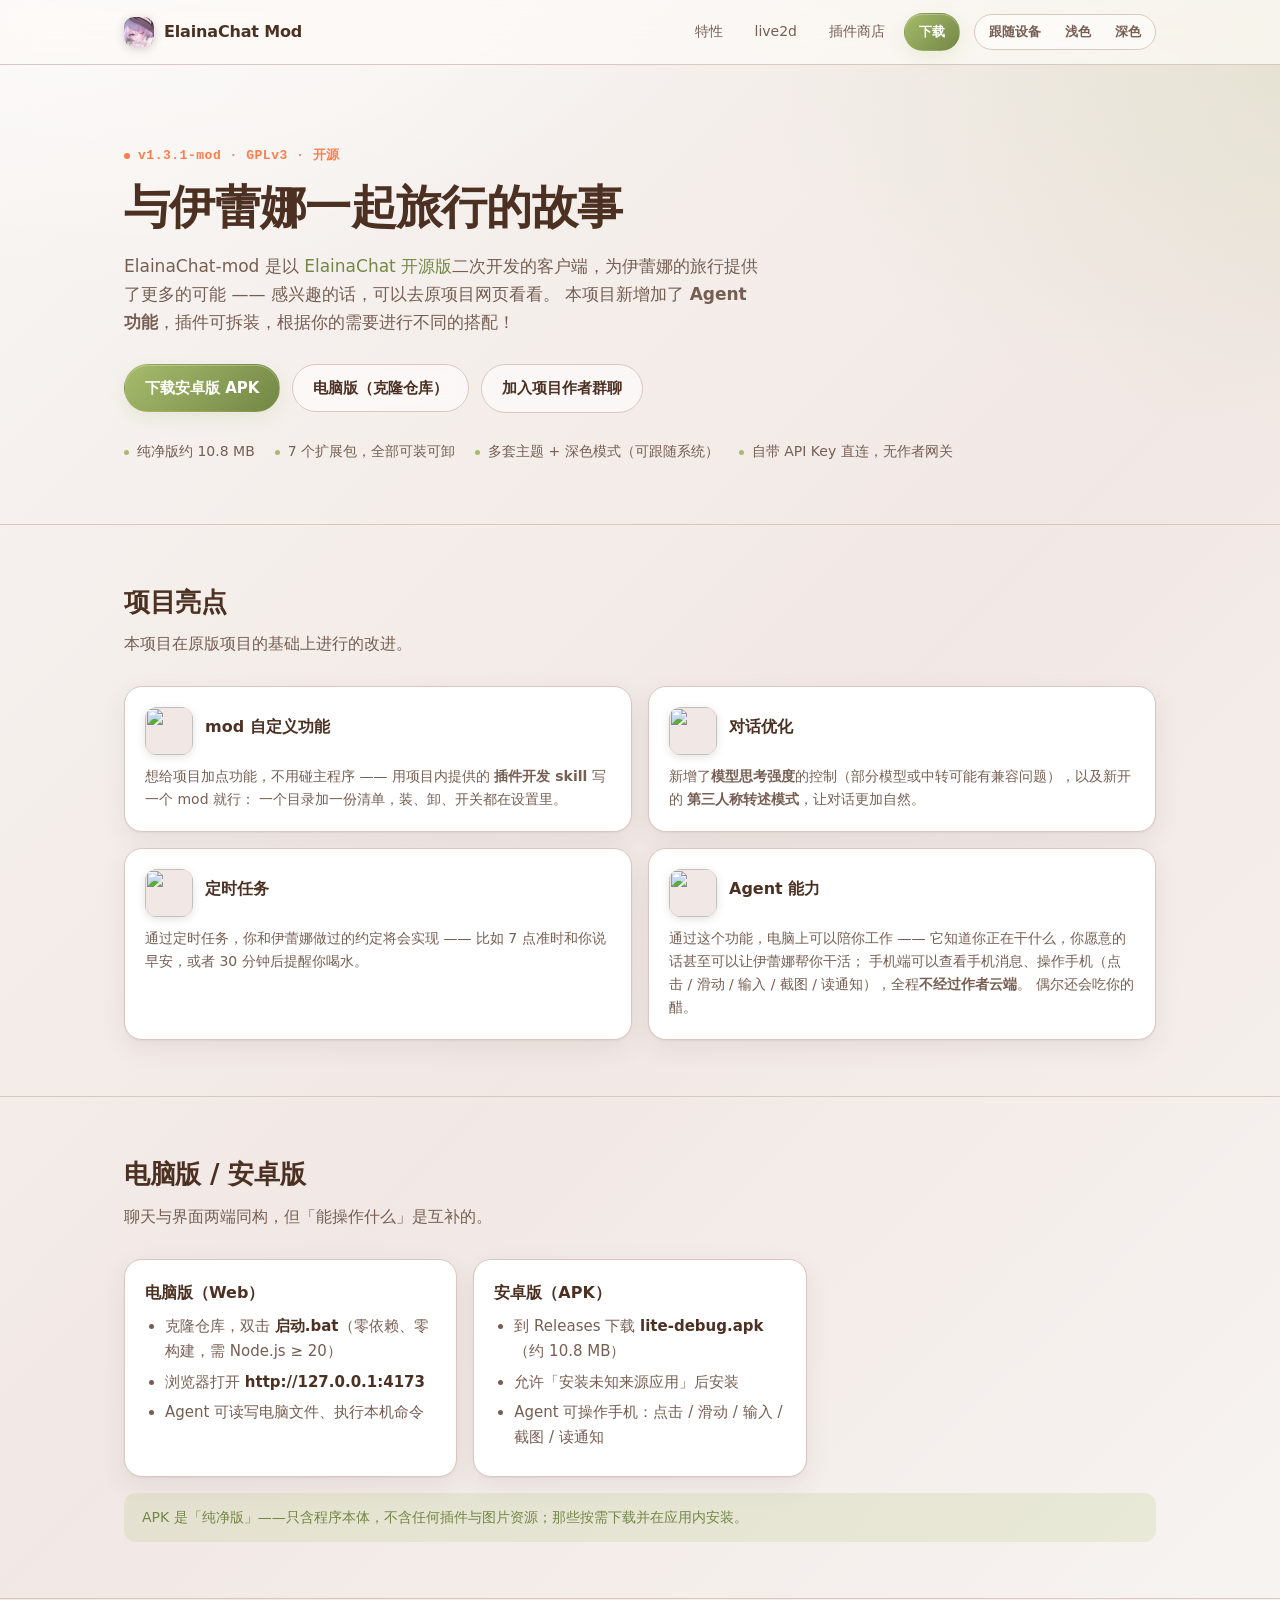
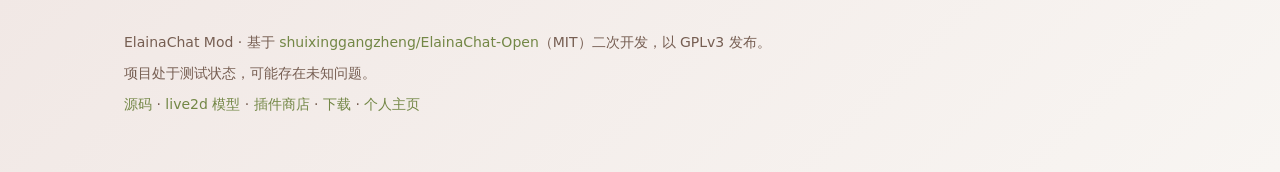
==== index.html @ 5423472d "Update index.html" ====
<!DOCTYPE html>
<html lang="zh-CN">
<head>
<meta charset="UTF-8">
<meta name="viewport" content="width=device-width, initial-scale=1">
<title>ElainaChat Mod · 以插件为核心的伊蕾娜角色聊天应用</title>
<meta name="description" content="ElainaChat Mod：程序本体只有文字聊天与 Agent 能力，角色呈现与界面全部交给可装可卸的扩展包。自带 API Key 直连服务商，开源（GPLv3）。">
<link rel="stylesheet" href="./style.css">
<!-- 外观切换：在 head 里同步引入，绘制前先落地主题，避免刷新时闪一下默认配色 -->
<script src="./theme.js"></script>
</head>
<body>

<!-- ── 顶部导航：改站点名 / 菜单项在这里 ───────────────────────────── -->
<header class="site-header">
  <div class="wrap header-inner">
    <a class="brand" href="./">
      <img class="brand-mark" src="./brand.png" width="30" height="30" alt="">
      <span>ElainaChat Mod</span>
    </a>
    <div class="header-right">
      <nav class="nav">
        <a class="nav-link" href="#features">特性</a>
        <a class="nav-link" href="./models/">live2d</a>
        <a class="nav-link" href="./store/">插件商店</a>
        <a class="btn btn--sm btn--primary" href="https://github.com/XYZ921746/ElainaChat-mod/releases/latest">下载</a>
      </nav>
      <!-- 外观控件：深浅色三态胶囊。配色固定为应用的默认主题「暖米绿」，不再提供色点选择 -->
      <div class="appearance">
        <div class="theme-capsule" role="group" aria-label="主题模式">
          <button type="button" data-mode="auto" title="跟随设备深浅色">跟随设备</button>
          <button type="button" data-mode="light" title="始终使用浅色">浅色</button>
          <button type="button" data-mode="dark" title="始终使用深色">深色</button>
        </div>
      </div>
    </div>
  </div>
</header>

<main>

  <!-- ── Hero：标题、简介、按钮 ──────────────────────────────────── -->
  <section class="hero">
    <div class="wrap">
      <p class="eyebrow">v1.3.1-mod · GPLv3 · 开源</p>
      <h1>与伊蕾娜一起旅行的故事</h1>
      <p class="lede">ElainaChat-mod 是以 <a href="https://elainachat.j3.ink" target="_blank" rel="noopener">ElainaChat 开源版</a>二次开发的客户端，为伊蕾娜的旅行提供了更多的可能 —— 感兴趣的话，可以去原项目网页看看。
        本项目新增加了 <strong>Agent 功能</strong>，插件可拆装，根据你的需要进行不同的搭配！</p>
      <div class="hero-actions">
        <a class="btn btn--primary" href="https://github.com/XYZ921746/ElainaChat-mod/releases/latest">下载安卓版 APK</a>
        <a class="btn btn--ghost" href="https://github.com/XYZ921746/ElainaChat-mod">电脑版（克隆仓库）</a>
        <a class="btn btn--ghost" href="https://qm.qq.com/q/cr59nTQiUo" target="_blank" rel="noopener">加入项目作者群聊</a>
      </div>
      <ul class="meta">
        <li>纯净版约 10.8 MB</li>
        <li>7 个扩展包，全部可装可卸</li>
        <li>多套主题 + 深色模式（可跟随系统）</li>
        <li>自带 API Key 直连，无作者网关</li>
      </ul>
    </div>
  </section>

  <!-- ── 项目亮点（相对原版项目改了什么） ────────────────────────── -->
  <section class="section" id="features">
    <div class="wrap">
      <div class="section-head">
        <h2>项目亮点</h2>
        <p>本项目在原版项目的基础上进行的改进。</p>
      </div>
      <div class="grid grid--2">
        <article class="card">
          <div class="card-head">
            <img class="card-thumb" src="https://trae-api-cn.mchost.guru/api/ide/v1/text_to_image?prompt=soft%20watercolor%20storybook%20illustration%2C%20a%20witch%27s%20satchel%20spilling%20glowing%20magical%20trinkets%20and%20small%20tool%20icons%20onto%20cream%20paper%2C%20olive%20green%20and%20warm%20gold%2C%20hand%20painted%20texture&image_size=square" width="48" height="48" alt="" loading="lazy">
            <h3>mod 自定义功能</h3>
          </div>
          <p>想给项目加点功能，不用碰主程序 —— 用项目内提供的 <strong>插件开发 skill</strong> 写一个 mod 就行：
            一个目录加一份清单，装、卸、开关都在设置里。</p>
        </article>
        <article class="card">
          <div class="card-head">
            <img class="card-thumb" src="https://trae-api-cn.mchost.guru/api/ide/v1/text_to_image?prompt=soft%20watercolor%20storybook%20illustration%2C%20two%20speech%20bubbles%20drifting%20like%20paper%20lanterns%20above%20an%20open%20notebook%2C%20cream%20paper%20texture%2C%20sage%20green%20and%20dusty%20pink%2C%20hand%20painted&image_size=square" width="48" height="48" alt="" loading="lazy">
            <h3>对话优化</h3>
          </div>
          <p>新增了<strong>模型思考强度</strong>的控制（部分模型或中转可能有兼容问题），以及新开的
            <strong>第三人称转述模式</strong>，让对话更加自然。</p>
        </article>
        <article class="card">
          <div class="card-head">
            <img class="card-thumb" src="https://trae-api-cn.mchost.guru/api/ide/v1/text_to_image?prompt=soft%20watercolor%20storybook%20illustration%2C%20a%20pocket%20watch%20and%20a%20small%20broom%20on%20a%20windowsill%20at%20dawn%2C%20cream%20paper%20texture%2C%20amber%20and%20olive%20green%2C%20hand%20painted&image_size=square" width="48" height="48" alt="" loading="lazy">
            <h3>定时任务</h3>
          </div>
          <p>通过定时任务，你和伊蕾娜做过的约定将会实现 —— 比如 7 点准时和你说早安，或者 30 分钟后提醒你喝水。</p>
        </article>
        <article class="card">
          <div class="card-head">
            <img class="card-thumb" src="https://trae-api-cn.mchost.guru/api/ide/v1/text_to_image?prompt=soft%20watercolor%20storybook%20illustration%2C%20a%20tidy%20desk%20with%20a%20laptop%20and%20a%20phone%2C%20a%20tiny%20witch%20silhouette%20helping%20arrange%20papers%2C%20cream%20paper%20texture%2C%20teal%20and%20olive%20green%2C%20hand%20painted&image_size=square" width="48" height="48" alt="" loading="lazy">
            <h3>Agent 能力</h3>
          </div>
          <p>通过这个功能，电脑上可以陪你工作 —— 它知道你正在干什么，你愿意的话甚至可以让伊蕾娜帮你干活；
            手机端可以查看手机消息、操作手机（点击 / 滑动 / 输入 / 截图 / 读通知），全程<strong>不经过作者云端</strong>。
            偶尔还会吃你的醋。</p>
        </article>
      </div>
    </div>
  </section>

  <!-- ── 双端 ────────────────────────────────────────────────────── -->
  <section class="section" id="platforms">
    <div class="wrap">
      <div class="section-head">
        <h2>电脑版 / 安卓版</h2>
        <p>聊天与界面两端同构，但「能操作什么」是互补的。</p>
      </div>
      <div class="grid">
        <article class="card">
          <h3>电脑版（Web）</h3>
          <ul class="steps">
            <li>克隆仓库，双击 <strong>启动.bat</strong>（零依赖、零构建，需 Node.js ≥ 20）</li>
            <li>浏览器打开 <strong>http://127.0.0.1:4173</strong></li>
            <li>Agent 可读写电脑文件、执行本机命令</li>
          </ul>
        </article>
        <article class="card">
          <h3>安卓版（APK）</h3>
          <ul class="steps">
            <li>到 Releases 下载 <strong>lite-debug.apk</strong>（约 10.8 MB）</li>
            <li>允许「安装未知来源应用」后安装</li>
            <li>Agent 可操作手机：点击 / 滑动 / 输入 / 截图 / 读通知</li>
          </ul>
        </article>
      </div>
      <p class="notice">APK 是「纯净版」——只含程序本体，不含任何插件与图片资源；那些按需下载并在应用内安装。</p>
    </div>
  </section>

</main>

<!-- ── 页脚 ────────────────────────────────────────────────────────── -->
<footer class="site-footer">
  <div class="wrap">
    <p>ElainaChat Mod · 基于 <a href="https://github.com/shuixinggangzheng/ElainaChat-Open">shuixinggangzheng/ElainaChat-Open</a>（MIT）二次开发，以 GPLv3 发布。</p>
    <p>项目处于测试状态，可能存在未知问题。</p>
    <p>
      <a href="https://github.com/XYZ921746/ElainaChat-mod">源码</a> ·
      <a href="./models/">live2d 模型</a> ·
      <a href="./store/">插件商店</a> ·
      <a href="https://github.com/XYZ921746/ElainaChat-mod/releases/latest">下载</a> ·
      <a href="https://github.com/XYZ921746">个人主页</a>
    </p>
  </div>
</footer>

</body>
</html>
---- style.css ----
/* ==========================================================================
   ElainaChat Mod · 站点样式（单文件，首页与插件商店共用）
   ── 想改配色 / 圆角 / 宽度：改下面 :root 里的变量即可 ──

   ★ 2026-10 改版：**配色与组件语言全部改成应用（web/）那一套** —— 站点是应用的
     对外门面，两边同一套视觉才对得上。令牌直接照搬应用（web/index.html 的 :root
     与 web/css/themes.css）。

   ★ 2026-10（第二次）：**取消颜色选择**，站点固定用应用的默认主题「暖米绿」，
     不再提供 iOS 蓝 / 陶土橙 / 鼠尾草 / 樱花桃 那排色点 —— 所以这里只保留
     默认主题的浅色与深色两份令牌，多主题的变量块已整段删掉。
     深浅色仍可切换（跟随设备 / 浅色 / 深色），那是模式而不是配色，见 theme.js。
   ========================================================================== */

/* ── 一、令牌层：默认主题「暖米绿」（与应用默认外观同源） ────────────── */
:root {
  color-scheme: light;

  --pixso-canvas: #a8b974;
  --pixso-cream: #f8f5f2;
  --pixso-surface: #ffffff;
  --pixso-panel: #e9ddda;
  --pixso-panel-soft: #f1e8e5;
  --pixso-brown: #4c3123;
  --pixso-brown-soft: #765e52;
  --pixso-green: #a7bb6c;
  --pixso-green-dark: #738746;
  --pixso-orange: #ff7d4d;
  --pixso-line: #d9c7c0;
  --pixso-warn: #b45309;
  --pixso-warn-bg: rgba(255, 247, 237, 0.75);
  --pixso-warn-line: #fed7aa;
  --pixso-shadow: 0 24px 70px rgba(67, 47, 36, 0.18);

  /* 品牌色的半透明版（药丸按钮投影、标签底、导航悬停都用它） */
  --tpl-tint: rgba(167, 187, 108, 0.18);

  /* 站点语义层：组件只认这几个名字，改配色时不用动组件 */
  --text: var(--pixso-brown);
  --text-muted: var(--pixso-brown-soft);
  --border: var(--pixso-line);
  --surface: var(--pixso-surface);
  --surface-2: var(--pixso-panel-soft);
  --accent: var(--pixso-green);
  --accent-deep: var(--pixso-green-dark);
  --on-accent: #ffffff;
  --glass: rgba(255, 255, 255, 0.55);
  --header-bg: rgba(252, 250, 247, 0.74);
  --card-shadow: 0 8px 26px rgba(67, 47, 36, 0.08), 0 1px 2px rgba(67, 47, 36, 0.06);
  --card-shadow-hover: 0 18px 46px rgba(67, 47, 36, 0.16), 0 2px 6px rgba(67, 47, 36, 0.08);

  /* 页面底：照应用的聊天区处理 —— 柔白 + 品牌色光斑 + 暖米渐变。
     光斑的纵向位置用 px 写死（不用 %）：% 是相对**整篇文档高度**解析的，
     页面一长就会把光斑推到屏幕之外；px 才能稳定贴在页面顶部。 */
  --page-bg:
    radial-gradient(1100px 700px at 8% -140px, rgba(255, 255, 255, 0.88), transparent 62%),
    radial-gradient(900px 620px at 104% 40px, var(--tpl-tint), transparent 64%),
    linear-gradient(135deg, var(--pixso-cream) 0%, var(--pixso-panel-soft) 52%, var(--pixso-cream) 100%);

  /* 尺寸 / 字体 */
  --radius: 12px;
  --radius-lg: 18px;
  --maxw: 1080px;
  --gap: 16px;
  --font: system-ui, -apple-system, "Segoe UI", "PingFang SC", "Microsoft YaHei", sans-serif;
  --mono: ui-monospace, SFMono-Regular, Consolas, "Liberation Mono", monospace;
}

/* ── 二、深色模式 ──────────────────────────────────────────────────────
   文字 / 警示 / 阴影是专门调过对比度的（深色下正文不是纯白，避免过硬），
   底色与品牌色取应用深色版里「暖米绿」那一组。 */
html[data-theme="dark"] {
  color-scheme: dark;

  --pixso-canvas: #10140f;
  --pixso-cream: #252c23;
  --pixso-surface: #171c15;
  --pixso-panel: #1c221b;
  --pixso-panel-soft: #242b22;
  --pixso-brown: #dfe6f0;
  --pixso-brown-dark: #eef2f7;
  --pixso-brown-soft: #9aa4b6;
  --pixso-green: #9db167;
  --pixso-green-dark: #74873f;
  --pixso-orange: #ff7d4d;
  --pixso-line: #2f3a2e;
  --pixso-warn: #fbbf24;
  --pixso-warn-bg: rgba(251, 191, 36, 0.1);
  --pixso-warn-line: rgba(251, 191, 36, 0.35);
  --pixso-shadow: 0 30px 80px rgba(0, 0, 0, 0.5), 0 6px 18px rgba(0, 0, 0, 0.3);
  --card-shadow: 0 10px 30px rgba(0, 0, 0, 0.35), 0 1px 2px rgba(0, 0, 0, 0.3);
  --card-shadow-hover: 0 20px 48px rgba(0, 0, 0, 0.5), 0 2px 8px rgba(0, 0, 0, 0.35);

  --tpl-tint: rgba(157, 177, 103, 0.18);
  --glass: rgba(255, 255, 255, 0.07);
  --header-bg: rgba(23, 28, 21, 0.74);
  --on-accent: #ffffff;
}

/* ── 三、基础 ─────────────────────────────────────────────────────────── */
* { box-sizing: border-box; }
html {
  scroll-behavior: smooth;
  /* 顶栏是 sticky 的，锚点跳转要留出它的高度，否则标题会被压在栏下 */
  scroll-padding-top: 84px;
}
body {
  margin: 0;
  /* 不用 background-attachment: fixed —— 移动端普遍忽略它，桌面端长页面滚动时
     逐帧重绘固定底图也要额外开销；渐变本身铺满整篇文档就够了 */
  background: var(--page-bg);
  background-color: var(--pixso-cream);
  color: var(--text);
  font: 16px/1.65 var(--font);
  -webkit-font-smoothing: antialiased;
  text-rendering: optimizeLegibility;
}
a { color: var(--accent-deep); text-decoration: none; }
a:hover { text-decoration: underline; }
:focus-visible { outline: 2px solid var(--accent); outline-offset: 2px; border-radius: 6px; }
img { max-width: 100%; }
.wrap {
  width: 100%;
  max-width: var(--maxw);
  margin: 0 auto;
  padding: 0 24px;
}

/* ── 四、顶部导航 ─────────────────────────────────────────────────────── */
.site-header {
  position: sticky;
  top: 0;
  z-index: 20;
  background: var(--header-bg);
  backdrop-filter: blur(16px) saturate(1.6);
  -webkit-backdrop-filter: blur(16px) saturate(1.6);
  border-bottom: 1px solid var(--border);
}
.header-inner {
  display: flex;
  align-items: center;
  justify-content: space-between;
  gap: 16px;
  min-height: 64px;
}
/* 导航与外观控件同组，窄屏时整组换行到第二排（不会挤坏品牌区） */
.header-right {
  display: flex;
  align-items: center;
  justify-content: flex-end;
  flex-wrap: wrap;
  gap: 14px;
}
.brand {
  display: inline-flex;
  align-items: center;
  gap: 10px;
  color: var(--text);
  font-weight: 650;
  letter-spacing: -0.01em;
  white-space: nowrap;
}
.brand:hover { text-decoration: none; }
/* 站点图标（图片）：与应用左上角的角色头像同源 */
.brand-mark {
  display: block;
  width: 30px;
  height: 30px;
  flex: none;
  border-radius: 10px;
  object-fit: cover;
  background: var(--surface-2);
  box-shadow: 0 2px 10px rgba(67, 47, 36, 0.22), inset 0 0 0 1px rgba(0, 0, 0, 0.06);
}
.nav { display: flex; align-items: center; gap: 6px; font-size: 14px; }
.nav-link {
  padding: 7px 13px;
  border-radius: 999px;
  color: var(--text-muted);
  transition: background 0.18s ease, color 0.18s ease;
}
.nav-link:hover {
  background: var(--tpl-tint);
  color: var(--text);
  text-decoration: none;
}

/* 外观控件：深浅色三态胶囊（与应用顶栏同一套语言、连体胶囊） */
.appearance { display: flex; align-items: center; gap: 10px; }
.theme-capsule {
  display: inline-flex;
  align-items: center;
  gap: 2px;
  padding: 3px;
  border: 1px solid var(--border);
  border-radius: 999px;
  background: var(--glass);
}
.theme-capsule button {
  border: 0;
  border-radius: 999px;
  padding: 5px 11px;
  background: transparent;
  color: var(--text-muted);
  font: 600 13px/1.4 var(--font);
  cursor: pointer;
  white-space: nowrap;
  transition: color 0.18s ease, background 0.18s ease, box-shadow 0.18s ease;
}
.theme-capsule button:hover { color: var(--text); }
.theme-capsule button[aria-pressed="true"] {
  background: linear-gradient(135deg, var(--pixso-green), var(--pixso-green-dark));
  color: var(--on-accent);
  box-shadow: 0 3px 10px var(--tpl-tint);
}

/* ── 五、按钮：药丸 + 柔渐变（与应用主按钮一致，不是纯色块） ───────────── */
.btn {
  display: inline-flex;
  align-items: center;
  justify-content: center;
  gap: 8px;
  padding: 11px 20px;
  border: 1px solid transparent;
  border-radius: 999px;
  font-size: 15px;
  font-weight: 650;
  cursor: pointer;
  white-space: nowrap;
  text-decoration: none;
  transition: transform 0.18s ease, box-shadow 0.18s ease, background 0.18s ease,
    border-color 0.18s ease, color 0.18s ease;
}
.btn:hover { text-decoration: none; }
.btn--primary {
  background: linear-gradient(135deg, var(--pixso-green), var(--pixso-green-dark));
  color: var(--on-accent);
  box-shadow: 0 6px 18px var(--tpl-tint), inset 0 1px 0 rgba(255, 255, 255, 0.26);
}
.btn--primary:hover { transform: translateY(-1px); box-shadow: 0 10px 24px var(--tpl-tint); }
.btn--primary:active { transform: translateY(0); }
.btn--ghost {
  background: var(--glass);
  border-color: var(--border);
  color: var(--text);
  backdrop-filter: blur(8px);
  -webkit-backdrop-filter: blur(8px);
}
.btn--ghost:hover {
  border-color: var(--accent);
  color: var(--accent-deep);
  background: var(--tpl-tint);
  transform: translateY(-1px);
}
.btn--sm { padding: 7px 14px; font-size: 13px; }

/* ── 六、Hero ─────────────────────────────────────────────────────────── */
.hero { padding: 76px 0 60px; }
.eyebrow {
  display: inline-flex;
  align-items: center;
  gap: 8px;
  margin: 0 0 14px;
  color: var(--pixso-orange);
  font: 600 13px/1.6 var(--mono);
  letter-spacing: 0.04em;
}
.eyebrow::before {
  content: "";
  width: 6px;
  height: 6px;
  border-radius: 50%;
  background: var(--pixso-orange);
}
.hero h1 {
  margin: 0 0 16px;
  font-size: clamp(30px, 5vw, 46px);
  line-height: 1.2;
  letter-spacing: -0.015em;
}
.lede {
  margin: 0 0 28px;
  max-width: 640px;
  font-size: 17px;
  color: var(--text-muted);
}
.hero-actions { display: flex; flex-wrap: wrap; gap: 12px; }
.meta {
  display: flex;
  flex-wrap: wrap;
  gap: 8px 20px;
  margin: 28px 0 0;
  padding: 0;
  list-style: none;
  font-size: 14px;
  color: var(--text-muted);
}
.meta li { display: flex; align-items: center; gap: 8px; }
.meta li::before {
  content: "";
  width: 5px;
  height: 5px;
  border-radius: 50%;
  background: var(--accent);
}

/* ── 七、区块 ─────────────────────────────────────────────────────────── */
.section { padding: 56px 0; border-top: 1px solid var(--border); }
.section-head { margin-bottom: 28px; }
.section-head h2 {
  margin: 0 0 8px;
  font-size: 26px;
  letter-spacing: -0.01em;
}
.section-head p { margin: 0; max-width: 680px; color: var(--text-muted); }

/* ── 八、卡片网格 ─────────────────────────────────────────────────────── */
.grid {
  display: grid;
  gap: var(--gap);
  grid-template-columns: repeat(auto-fill, minmax(260px, 1fr));
}
/* 亮点卡（比较大，且左上角带图）排成两列，不要「三列 + 一张落单」 */
.grid--2 { grid-template-columns: repeat(auto-fit, minmax(340px, 1fr)); }

/* 卡片左上角的小图 + 标题（图片是装饰，标题已经承载语义，所以 alt 留空） */
.card-head { display: flex; align-items: center; gap: 12px; margin-bottom: 10px; }
.card-head h3 { margin: 0; }
.card-thumb {
  width: 48px;
  height: 48px;
  flex: none;
  border-radius: 12px;
  object-fit: cover;
  background: var(--surface-2);
  box-shadow: 0 2px 8px rgba(67, 47, 36, 0.14), inset 0 0 0 1px rgba(0, 0, 0, 0.06);
}
.card {
  background: var(--surface);
  border: 1px solid var(--border);
  border-radius: var(--radius-lg);
  padding: 20px;
  box-shadow: var(--card-shadow);
  transition: transform 0.18s ease, box-shadow 0.18s ease, border-color 0.18s ease;
}
.card:hover {
  transform: translateY(-2px);
  box-shadow: var(--card-shadow-hover);
  border-color: var(--accent);
}
.card h3 { margin: 0 0 8px; font-size: 16px; }
.card p { margin: 0; font-size: 14px; color: var(--text-muted); }
/* 扩展包 / 模型卡片 */
.mod-card { display: flex; flex-direction: column; gap: 10px; }
.mod-head { display: flex; align-items: center; justify-content: space-between; gap: 10px; }
.mod-name { margin: 0; font-size: 16px; }
.mod-desc { flex: 1; }
.mod-dep { margin: 0; color: var(--text-muted); font: 13px/1.6 var(--mono); }
/* 使用范围：用途标签（可商用 / 禁止商用 …）与授权说明排在同一行 */
.mod-usage { display: flex; align-items: center; gap: 8px; flex-wrap: wrap; }
.mod-foot {
  display: flex;
  align-items: center;
  justify-content: space-between;
  flex-wrap: wrap;
  gap: 8px 10px;
  margin-top: 4px;
}
.mod-ver { color: var(--text-muted); font: 12px/1.6 var(--mono); }
/* 卡片右下角的一组动作按钮（README / 演示视频 / 下载 zip） */
.mod-actions {
  display: flex;
  align-items: center;
  justify-content: flex-end;
  flex-wrap: wrap;
  gap: 8px;
}

/* 标签：强调类用品牌色淡底，普通类用面板色（语义分工与页面上一致） */
.tag {
  display: inline-block;
  padding: 3px 9px;
  border-radius: 999px;
  background: var(--surface-2);
  color: var(--text-muted);
  font-size: 12px;
  line-height: 1.5;
  white-space: nowrap;
}
.tag--accent { background: var(--tpl-tint); color: var(--accent-deep); }
/* 用途标签：可商用走品牌色，禁止 / 需授权走警示色（警示色在两套深浅色里都调过对比度） */
.tag--ok { background: var(--tpl-tint); color: var(--accent-deep); }
.tag--warn { background: var(--pixso-warn-bg); color: var(--pixso-warn); }

/* ── 九、说明列表 / 提示条 ────────────────────────────────────────────── */
.steps { margin: 0; padding-left: 20px; color: var(--text-muted); font-size: 15px; }
.steps li { margin: 6px 0; }
.steps strong { color: var(--text); font-weight: 650; }
.notice {
  margin: 16px 0 0;
  padding: 13px 18px;
  border-radius: var(--radius);
  background: var(--tpl-tint);
  color: var(--accent-deep);
  font-size: 14px;
}
.notice[hidden] { display: none; }
.notice a { color: inherit; text-decoration: underline; }
/* 免责声明块：整幅卡片，跟在列表下面 */
.disclaimer { margin-top: 24px; }
.disclaimer h3 { color: var(--pixso-warn); }
.disclaimer p + p { margin-top: 8px; }
.disclaimer ul {
  margin: 8px 0 0;
  padding-left: 20px;
  color: var(--text-muted);
  font-size: 14px;
}
.disclaimer li { margin: 5px 0; }
.disclaimer strong { color: var(--text); font-weight: 650; }
.loading { color: var(--text-muted); font-size: 14px; }

/* ── 十、页脚 ─────────────────────────────────────────────────────────── */
.site-footer {
  border-top: 1px solid var(--border);
  padding: 32px 0 48px;
  font-size: 14px;
  color: var(--text-muted);
}
.site-footer p { margin: 0 0 8px; }

/* ── 十一、小屏 ───────────────────────────────────────────────────────── */
@media (max-width: 620px) {
  /* 品牌区一行、导航 + 外观控件换到第二行，避免在手机上挤成一团 */
  .header-inner { flex-wrap: wrap; min-height: 0; padding: 10px 0; row-gap: 10px; }
  .hero { padding: 48px 0 36px; }
  .nav { gap: 4px; }
  .nav-link { display: none; }  /* 小屏只留「下载」按钮，需要保留就别删这行 */
  .theme-capsule button { padding: 5px 9px; font-size: 12px; }
  .section { padding: 44px 0; }
}
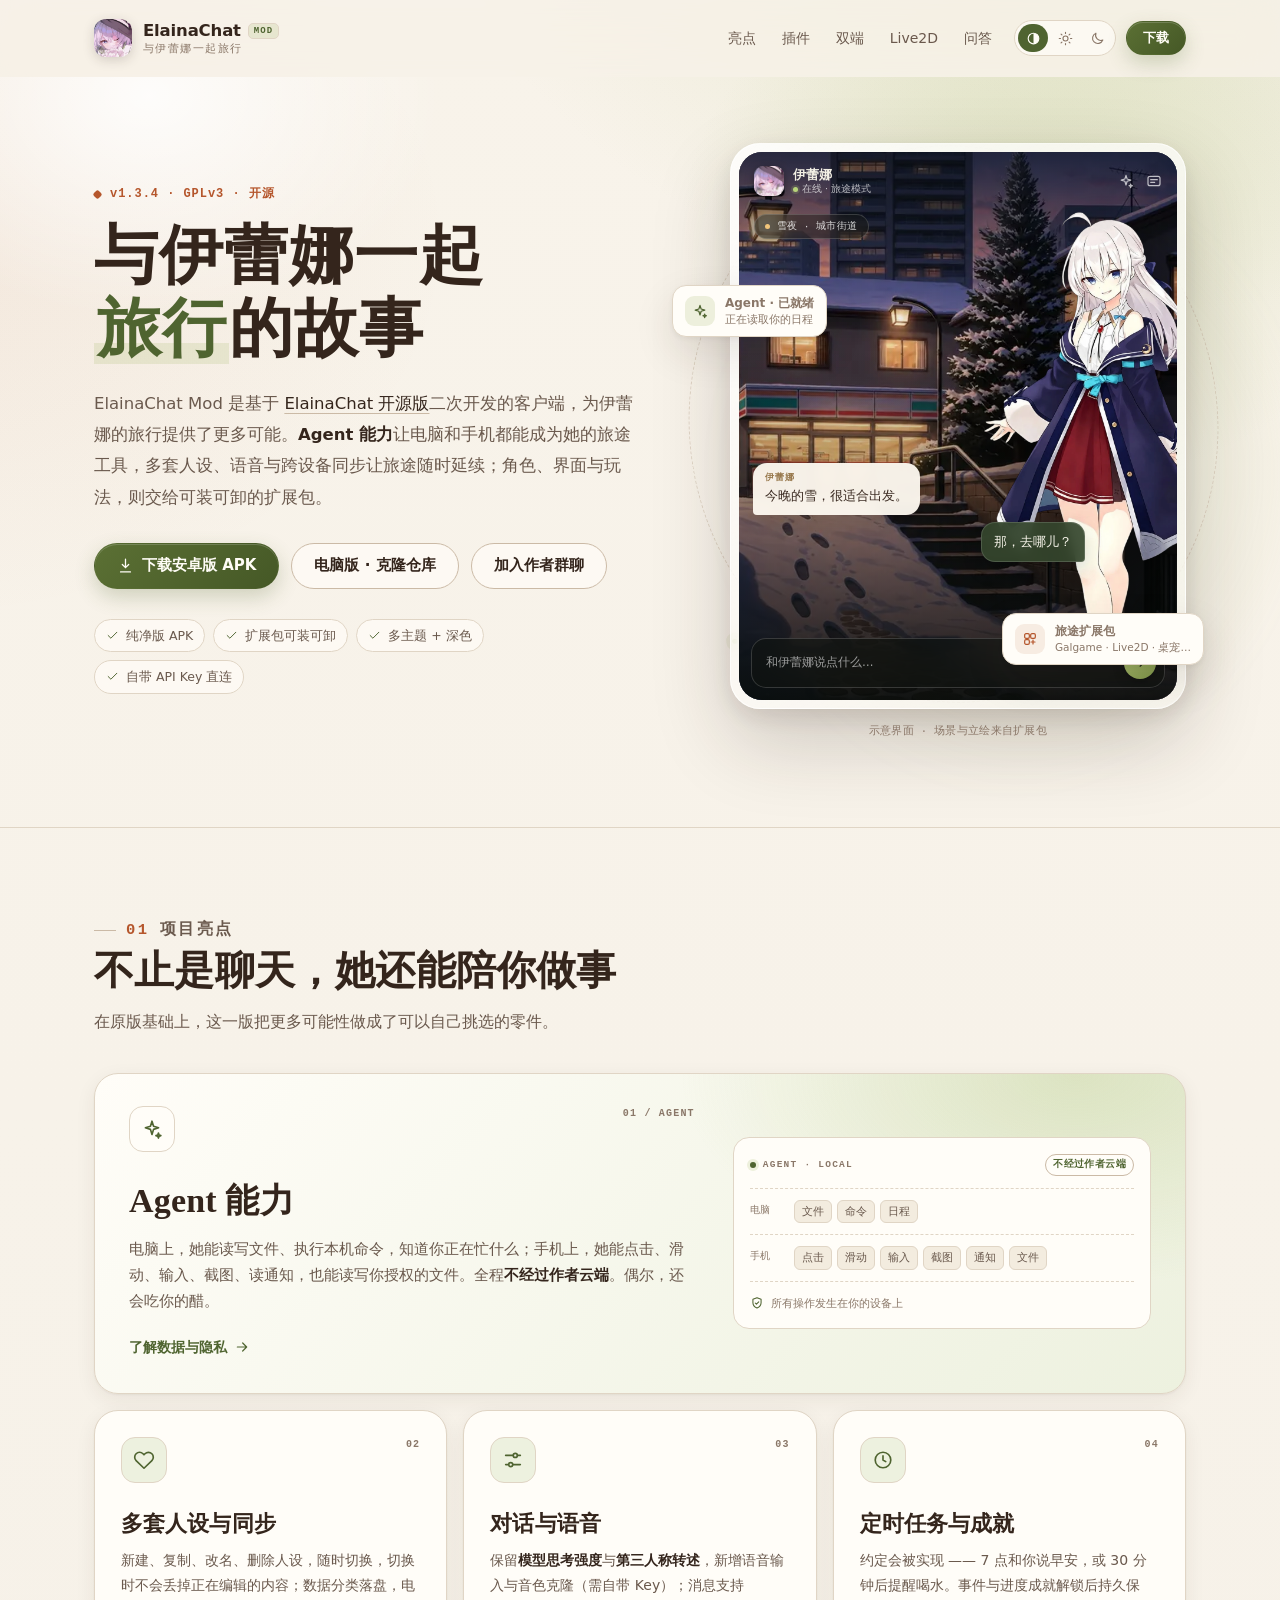
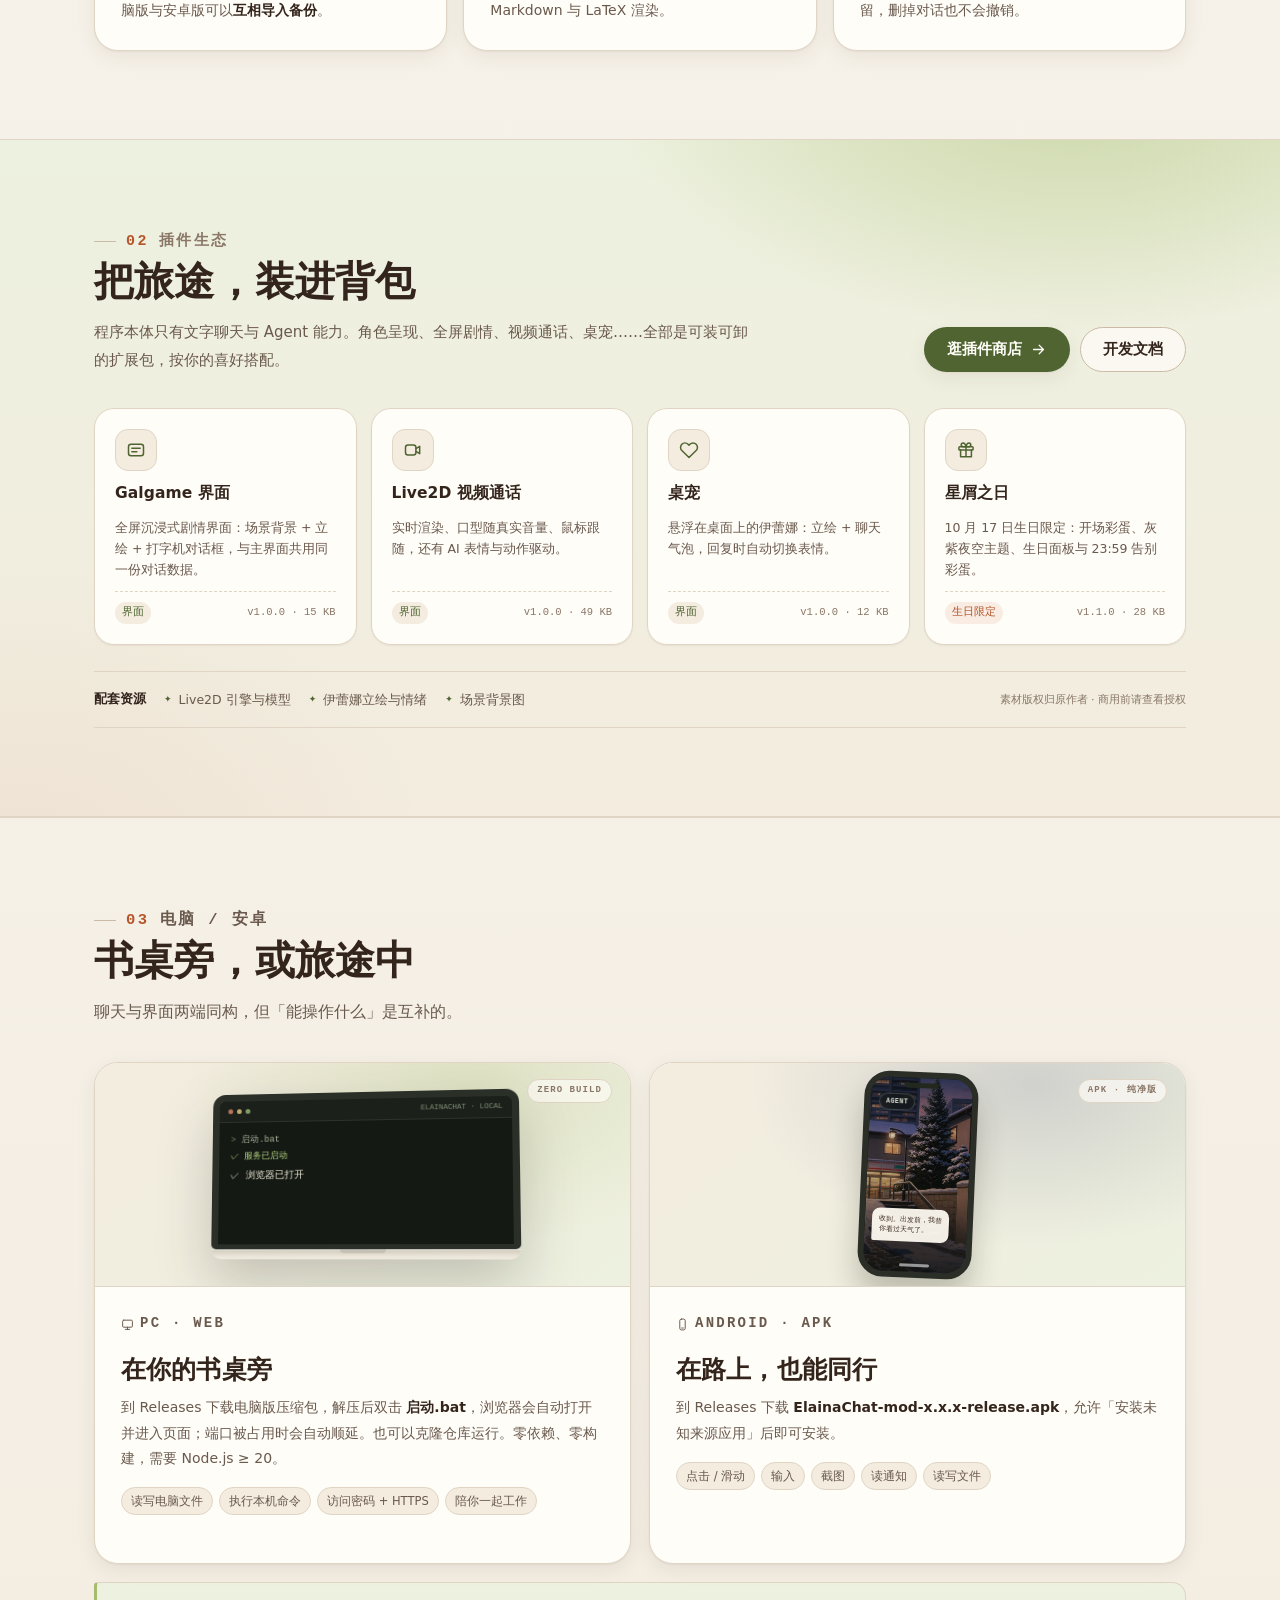
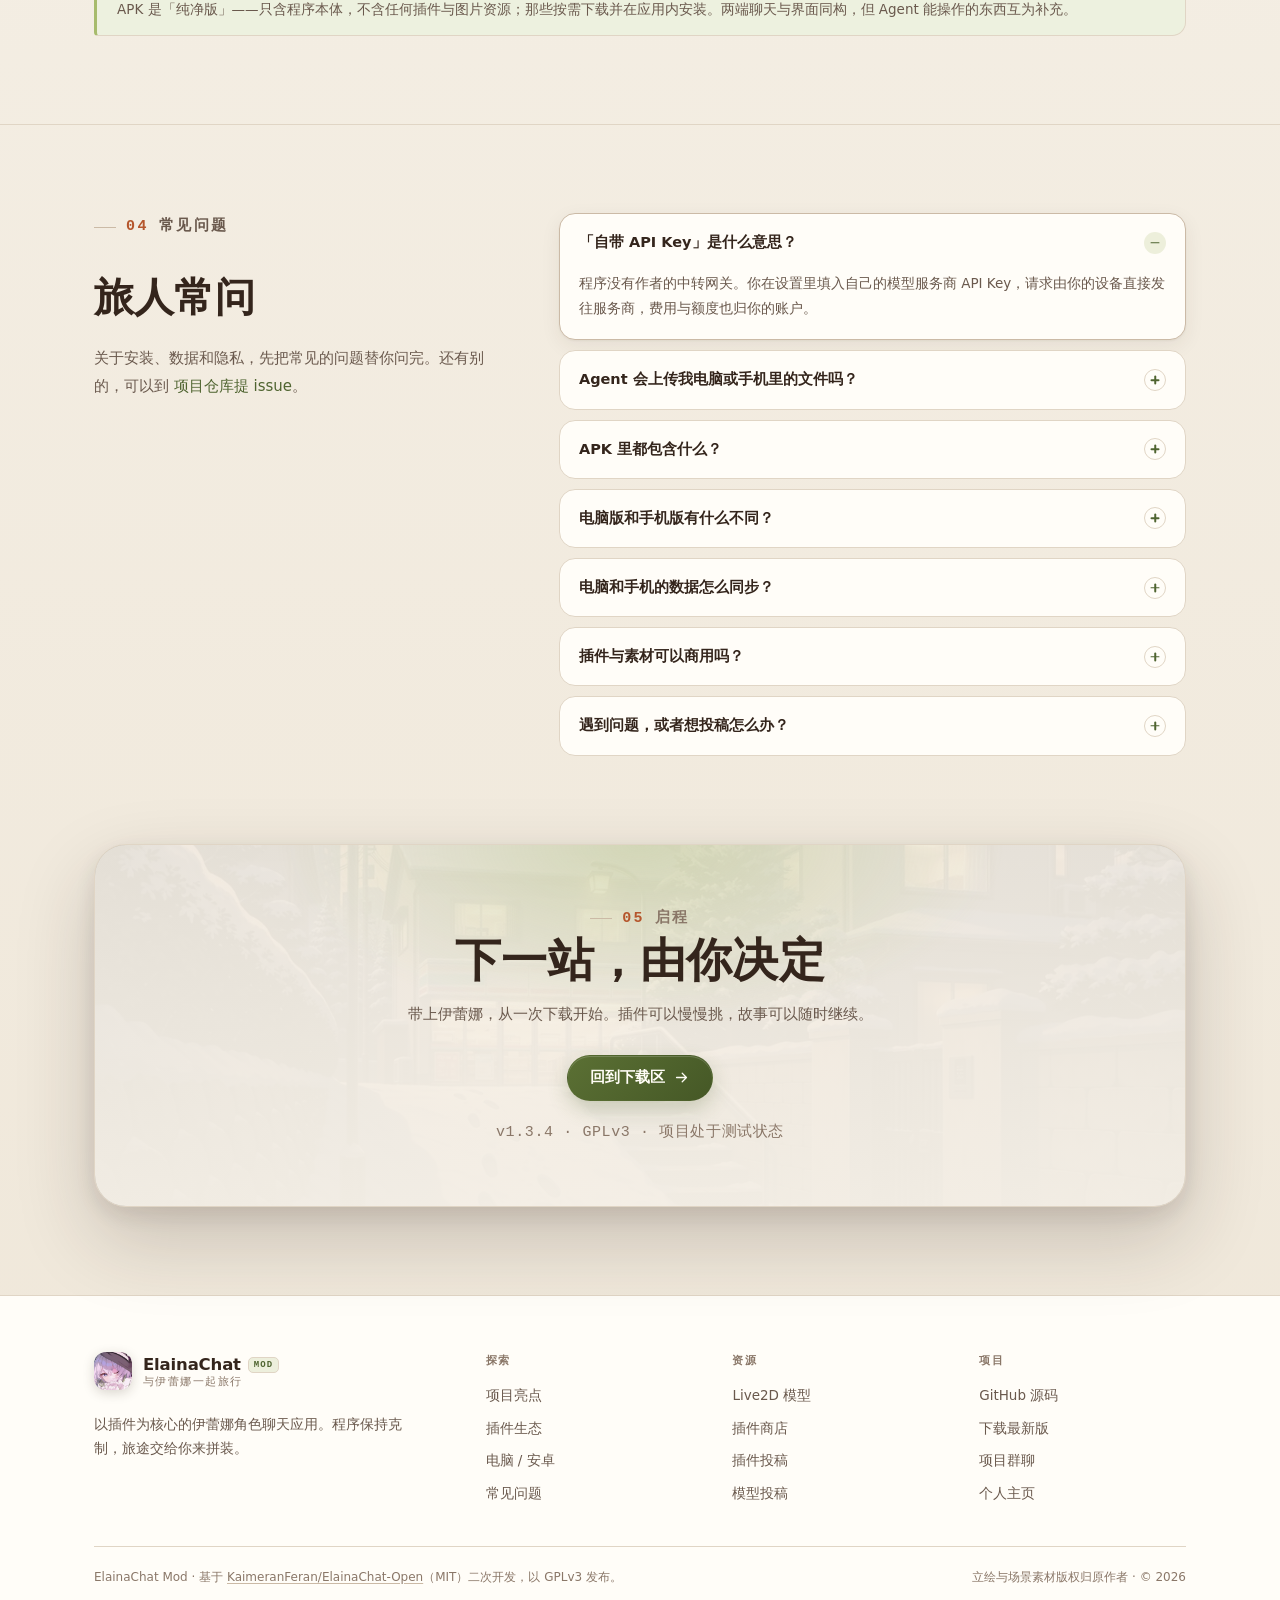
==== commit a9438828: "feat(site): 整体重构官网视觉与目录体验 - 重做全站视觉、三态主题与响应式导航 - 首页加入应用界面示意、Agent/插件/双端内容与统一下载区 - 模型区与插件商店新增双栏首屏、搜索筛选" ====
--- a/index.html
+++ b/index.html
@@ -3,150 +3,507 @@
 <head>
 <meta charset="UTF-8">
 <meta name="viewport" content="width=device-width, initial-scale=1">
-<title>ElainaChat Mod · 以插件为核心的伊蕾娜角色聊天应用</title>
-<meta name="description" content="ElainaChat Mod：程序本体只有文字聊天与 Agent 能力，角色呈现与界面全部交给可装可卸的扩展包。自带 API Key 直连服务商，开源（GPLv3）。">
+<title>ElainaChat Mod · 与伊蕾娜一起旅行的聊天应用</title>
+<meta name="description" content="ElainaChat Mod 是基于 ElainaChat 开源版二次开发的伊蕾娜聊天应用：文字与语音聊天、Agent 能力、多套人设与跨设备同步；角色、界面与玩法交给可装可卸的扩展包。自带 API Key 直连，开源（GPLv3）。">
+<meta name="theme-color" id="theme-color" content="#f6f1e8">
+<link rel="icon" href="./assets/favicon.png" type="image/png">
+<link rel="canonical" href="https://xyz921746.github.io/web/">
+<meta property="og:type" content="website">
+<meta property="og:locale" content="zh_CN">
+<meta property="og:site_name" content="ElainaChat Mod">
+<meta property="og:title" content="ElainaChat Mod · 与伊蕾娜一起旅行的聊天应用">
+<meta property="og:description" content="文字与语音聊天、Agent 能力、多套人设与跨设备同步；角色与玩法交给可装可卸的扩展包。自带 API Key 直连服务商，开源（GPLv3）。">
+<meta property="og:url" content="https://xyz921746.github.io/web/">
+<meta property="og:image" content="https://xyz921746.github.io/web/assets/og-cover.jpg">
+<meta property="og:image:width" content="1200">
+<meta property="og:image:height" content="630">
+<meta property="og:image:alt" content="雪夜街道背景下的伊蕾娜立绘，标题：与伊蕾娜一起旅行的故事">
+<meta name="twitter:card" content="summary_large_image">
+<meta name="twitter:title" content="ElainaChat Mod · 与伊蕾娜一起旅行">
+<meta name="twitter:description" content="文字与语音聊天、Agent 能力、多套人设与跨设备同步；角色与玩法交给扩展包。">
+<meta name="twitter:image" content="https://xyz921746.github.io/web/assets/og-cover.jpg">
+<meta name="twitter:image:alt" content="雪夜街道背景下的伊蕾娜立绘，标题：与伊蕾娜一起旅行的故事">
+<script type="application/ld+json">
+{
+  "@context": "https://schema.org",
+  "@type": "SoftwareApplication",
+  "name": "ElainaChat Mod",
+  "url": "https://xyz921746.github.io/web/",
+  "description": "基于 ElainaChat 开源版二次开发的伊蕾娜聊天应用：文字与语音聊天、Agent 能力、多套人设与跨设备同步；角色、界面与玩法交给可装可卸的扩展包。",
+  "applicationCategory": "EntertainmentApplication",
+  "applicationSubCategory": "Chat",
+  "operatingSystem": "Windows, Android",
+  "softwareVersion": "1.3.4",
+  "inLanguage": "zh-CN",
+  "isAccessibleForFree": true,
+  "image": "https://xyz921746.github.io/web/assets/og-cover.jpg",
+  "downloadUrl": "https://github.com/XYZ921746/ElainaChat-mod/releases/latest",
+  "codeRepository": "https://github.com/XYZ921746/ElainaChat-mod",
+  "license": "https://www.gnu.org/licenses/gpl-3.0.html",
+  "offers": {
+    "@type": "Offer",
+    "price": "0",
+    "priceCurrency": "CNY"
+  }
+}
+</script>
 <link rel="stylesheet" href="./style.css">
-<!-- 外观切换：在 head 里同步引入，绘制前先落地主题，避免刷新时闪一下默认配色 -->
+<link rel="stylesheet" href="./home.css">
 <script src="./theme.js"></script>
+<script src="./site.js" defer></script>
 </head>
 <body>
 
-<!-- ── 顶部导航：改站点名 / 菜单项在这里 ───────────────────────────── -->
+<svg class="svg-sprite" width="0" height="0" aria-hidden="true" focusable="false" style="position:absolute;overflow:hidden">
+  <defs>
+    <symbol id="i-arrow" viewBox="0 0 24 24"><path d="M5 12h14M13 6l6 6-6 6"/></symbol>
+    <symbol id="i-check" viewBox="0 0 24 24"><path d="m20 6-11 11-5-5"/></symbol>
+    <symbol id="i-download" viewBox="0 0 24 24"><path d="M12 3v12m0 0 4.5-4.5M12 15l-4.5-4.5M5 21h14"/></symbol>
+    <symbol id="i-sparkles" viewBox="0 0 24 24"><path d="M12 3.5 13.7 9l5.5 1.7-5.5 1.7L12 18l-1.7-5.6L4.8 10.7 10.3 9 12 3.5Z"/><path d="M19 16.5l.7 2 2 .7-2 .7-.7 2-.7-2-2-.7 2-.7.7-2Z"/></symbol>
+    <symbol id="i-modules" viewBox="0 0 24 24"><rect x="4" y="4" width="7" height="7" rx="2"/><rect x="13" y="4" width="7" height="7" rx="2"/><rect x="4" y="13" width="7" height="7" rx="2"/><path d="M16.5 13.5v6M13.5 16.5h6"/></symbol>
+    <symbol id="i-sliders" viewBox="0 0 24 24"><path d="M4 7h8M17 7h3M4 17h3M12 17h8"/><circle cx="14.5" cy="7" r="2.2"/><circle cx="9.5" cy="17" r="2.2"/></symbol>
+    <symbol id="i-clock" viewBox="0 0 24 24"><circle cx="12" cy="12" r="8.5"/><path d="M12 7.5V12l3 1.8"/></symbol>
+    <symbol id="i-panel" viewBox="0 0 24 24"><rect x="3" y="5" width="18" height="14" rx="3"/><path d="M7 10h10M7 14h6"/></symbol>
+    <symbol id="i-video" viewBox="0 0 24 24"><rect x="3" y="6" width="12.5" height="12" rx="3"/><path d="m15.5 10.3 4.5-2.7v8.8l-4.5-2.7"/></symbol>
+    <symbol id="i-heart" viewBox="0 0 24 24"><path d="M20.6 5.2a5.3 5.3 0 0 0-7.5 0L12 6.3l-1.1-1.1a5.3 5.3 0 0 0-7.5 7.5L12 21l8.6-8.3a5.3 5.3 0 0 0 0-7.5Z"/></symbol>
+    <symbol id="i-gift" viewBox="0 0 24 24"><rect x="3.5" y="8" width="17" height="4" rx="1"/><path d="M5.5 12v8h13v-8M12 8v12"/><path d="M12 8S11 3.5 8.5 3.5a2.25 2.25 0 0 0 0 4.5H12Zm0 0s1-4.5 3.5-4.5a2.25 2.25 0 0 1 0 4.5H12Z"/></symbol>
+    <symbol id="i-shield" viewBox="0 0 24 24"><path d="m12 3 7 2.6v5.8c0 4.3-3 7.4-7 9.1-4-1.7-7-4.8-7-9.1V5.6L12 3Z"/><path d="m9 12 2 2 4-4"/></symbol>
+    <symbol id="i-monitor" viewBox="0 0 24 24"><rect x="3" y="4" width="18" height="13" rx="2"/><path d="M8 21h8M12 17v4"/></symbol>
+    <symbol id="i-phone" viewBox="0 0 24 24"><rect x="7" y="2" width="10" height="20" rx="3"/><path d="M10.5 18.5h3"/></symbol>
+    <symbol id="i-sun" viewBox="0 0 24 24"><circle cx="12" cy="12" r="4"/><path d="M12 2v2M12 20v2M4.9 4.9l1.4 1.4M17.7 17.7l1.4 1.4M2 12h2M20 12h2M4.9 19.1l1.4-1.4M17.7 6.3l1.4-1.4"/></symbol>
+    <symbol id="i-moon" viewBox="0 0 24 24"><path d="M20.5 14.5A8.5 8.5 0 0 1 9.5 3.5a8.5 8.5 0 1 0 11 11Z"/></symbol>
+    <symbol id="i-auto" viewBox="0 0 24 24"><circle cx="12" cy="12" r="8.5"/><path d="M12 3.5v17a8.5 8.5 0 0 0 0-17Z" fill="currentColor" stroke="none"/></symbol>
+  </defs>
+</svg>
+
+<a class="skip-link" href="#main">跳到主要内容</a>
+
 <header class="site-header">
   <div class="wrap header-inner">
-    <a class="brand" href="./">
-      <img class="brand-mark" src="./brand.png" width="30" height="30" alt="">
-      <span>ElainaChat Mod</span>
+    <a class="brand" href="./" aria-label="ElainaChat Mod 首页">
+      <img class="brand-mark" src="./brand.png" width="38" height="38" alt="">
+      <span class="brand-copy">
+        <span class="brand-name">ElainaChat <span class="brand-badge">MOD</span></span>
+        <span class="brand-sub">与伊蕾娜一起旅行</span>
+      </span>
     </a>
     <div class="header-right">
-      <nav class="nav">
-        <a class="nav-link" href="#features">特性</a>
-        <a class="nav-link" href="./models/">live2d</a>
-        <a class="nav-link" href="./store/">插件商店</a>
-        <a class="btn btn--sm btn--primary" href="https://github.com/XYZ921746/ElainaChat-mod/releases/latest">下载</a>
+      <nav class="nav" aria-label="主要导航">
+        <a class="nav-link" href="#features">亮点</a>
+        <a class="nav-link" href="./store/">插件</a>
+        <a class="nav-link" href="#platforms">双端</a>
+        <a class="nav-link" href="./models/">Live2D</a>
+        <a class="nav-link" href="#faq">问答</a>
       </nav>
-      <!-- 外观控件：深浅色三态胶囊。配色固定为应用的默认主题「暖米绿」，不再提供色点选择 -->
       <div class="appearance">
         <div class="theme-capsule" role="group" aria-label="主题模式">
-          <button type="button" data-mode="auto" title="跟随设备深浅色">跟随设备</button>
-          <button type="button" data-mode="light" title="始终使用浅色">浅色</button>
-          <button type="button" data-mode="dark" title="始终使用深色">深色</button>
-        </div>
-      </div>
-    </div>
+          <button type="button" data-mode="auto" title="跟随设备深浅色" aria-label="跟随设备深浅色"><svg class="icon" aria-hidden="true"><use href="#i-auto"></use></svg></button>
+          <button type="button" data-mode="light" title="始终使用浅色" aria-label="始终使用浅色"><svg class="icon" aria-hidden="true"><use href="#i-sun"></use></svg></button>
+          <button type="button" data-mode="dark" title="始终使用深色" aria-label="始终使用深色"><svg class="icon" aria-hidden="true"><use href="#i-moon"></use></svg></button>
+        </div>
+      </div>
+      <a class="btn btn--primary btn--sm header-cta" href="https://github.com/XYZ921746/ElainaChat-mod/releases/latest">下载</a>
+      <button class="menu-toggle" type="button" aria-expanded="false" aria-controls="mobile-menu" aria-label="打开菜单">
+        <span aria-hidden="true"></span><span aria-hidden="true"></span><span aria-hidden="true"></span>
+      </button>
+    </div>
+  </div>
+  <div class="mobile-menu" id="mobile-menu" hidden>
+    <nav class="mobile-nav" aria-label="移动导航">
+      <a class="nav-link" href="#features">项目亮点</a>
+      <a class="nav-link" href="./store/">插件商店</a>
+      <a class="nav-link" href="#platforms">电脑 / 安卓</a>
+      <a class="nav-link" href="#faq">常见问题</a>
+      <a class="nav-link" href="./models/">Live2D 模型</a>
+      <a class="nav-link" href="./store/submit/">插件投稿</a>
+      <a class="nav-link" href="./models/submit/">模型投稿</a>
+    </nav>
+    <div class="mobile-menu__actions">
+      <a class="btn btn--primary" href="https://github.com/XYZ921746/ElainaChat-mod/releases/latest">下载 APK</a>
+      <a class="btn btn--ghost" href="https://github.com/XYZ921746/ElainaChat-mod">GitHub 源码</a>
+    </div>
+    <p class="mobile-menu__note">电脑版需要 Node.js ≥ 20 · 项目处于测试状态</p>
   </div>
 </header>
 
-<main>
-
-  <!-- ── Hero：标题、简介、按钮 ──────────────────────────────────── -->
-  <section class="hero">
+<main id="main" tabindex="-1">
+
+  <!-- ── 首屏 ──────────────────────────────────────────────────────── -->
+  <section class="home-hero">
     <div class="wrap">
-      <p class="eyebrow">v1.3.1-mod · GPLv3 · 开源</p>
-      <h1>与伊蕾娜一起旅行的故事</h1>
-      <p class="lede">ElainaChat-mod 是以 <a href="https://elainachat.j3.ink" target="_blank" rel="noopener">ElainaChat 开源版</a>二次开发的客户端，为伊蕾娜的旅行提供了更多的可能 —— 感兴趣的话，可以去原项目网页看看。
-        本项目新增加了 <strong>Agent 功能</strong>，插件可拆装，根据你的需要进行不同的搭配！</p>
-      <div class="hero-actions">
-        <a class="btn btn--primary" href="https://github.com/XYZ921746/ElainaChat-mod/releases/latest">下载安卓版 APK</a>
-        <a class="btn btn--ghost" href="https://github.com/XYZ921746/ElainaChat-mod">电脑版（克隆仓库）</a>
-        <a class="btn btn--ghost" href="https://qm.qq.com/q/cr59nTQiUo" target="_blank" rel="noopener">加入项目作者群聊</a>
-      </div>
-      <ul class="meta">
-        <li>纯净版约 10.8 MB</li>
-        <li>7 个扩展包，全部可装可卸</li>
-        <li>多套主题 + 深色模式（可跟随系统）</li>
-        <li>自带 API Key 直连，无作者网关</li>
-      </ul>
+      <div class="hero-grid">
+        <div class="hero-copy">
+          <p class="eyebrow">v1.3.4 · GPLv3 · 开源</p>
+          <h1 class="hero-title">
+            <span>与伊蕾娜一起</span>
+            <span><em>旅行</em>的故事</span>
+          </h1>
+          <p class="hero-lede">
+            ElainaChat Mod 是基于 <a href="https://github.com/KaimeranFeran/ElainaChat-Open" target="_blank" rel="noopener">ElainaChat 开源版</a>二次开发的客户端，为伊蕾娜的旅行提供了更多可能。<strong>Agent 能力</strong>让电脑和手机都能成为她的旅途工具，多套人设、语音与跨设备同步让旅途随时延续；角色、界面与玩法，则交给可装可卸的扩展包。
+          </p>
+          <div class="hero-actions" id="download" role="group" aria-label="下载与加入">
+            <a class="btn btn--primary" href="https://github.com/XYZ921746/ElainaChat-mod/releases/latest" title="从 GitHub Releases 下载安卓 APK">
+              <svg class="icon" aria-hidden="true"><use href="#i-download"></use></svg>
+              下载安卓版 APK
+            </a>
+            <a class="btn btn--ghost" href="https://github.com/XYZ921746/ElainaChat-mod" title="克隆 GitHub 仓库运行电脑版">电脑版 · 克隆仓库</a>
+            <a class="btn btn--ghost" href="https://qm.qq.com/q/cr59nTQiUo" target="_blank" rel="noopener" title="加入项目作者 QQ 群">加入作者群聊</a>
+          </div>
+          <ul class="hero-meta" aria-label="项目速览">
+            <li><svg class="icon" aria-hidden="true"><use href="#i-check"></use></svg>纯净版 APK</li>
+            <li><svg class="icon" aria-hidden="true"><use href="#i-check"></use></svg>扩展包可装可卸</li>
+            <li><svg class="icon" aria-hidden="true"><use href="#i-check"></use></svg>多主题 + 深色</li>
+            <li><svg class="icon" aria-hidden="true"><use href="#i-check"></use></svg>自带 API Key 直连</li>
+          </ul>
+        </div>
+
+        <div class="hero-visual">
+          <div class="hero-stage">
+            <span class="stage-glow" aria-hidden="true"></span>
+            <span class="stage-ring" aria-hidden="true"></span>
+
+            <div class="float-note float-note--agent" aria-hidden="true">
+              <span class="float-icon"><svg class="icon"><use href="#i-sparkles"></use></svg></span>
+              <span><strong>Agent · 已就绪</strong><span>正在读取你的日程</span></span>
+            </div>
+
+            <figure class="app-frame">
+              <div class="app-window" role="img" aria-label="应用界面示意：雪夜街道前，伊蕾娜正在和你聊天">
+                <img class="app-bg" src="./assets/night-street.webp" width="1200" height="672" alt="" fetchpriority="high" decoding="async">
+                <span class="app-shade" aria-hidden="true"></span>
+                <div class="app-topbar">
+                  <span class="app-contact">
+                    <img src="./brand.png" width="30" height="30" alt="">
+                    <span class="app-contact-copy">
+                      <strong>伊蕾娜</strong>
+                      <small><i></i>在线 · 旅途模式</small>
+                    </span>
+                  </span>
+                  <span class="app-actions" aria-hidden="true">
+                    <svg class="icon"><use href="#i-sparkles"></use></svg>
+                    <svg class="icon"><use href="#i-panel"></use></svg>
+                  </span>
+                </div>
+                <span class="scene-chip">雪夜 · 城市街道</span>
+                <img class="hero-art" src="./assets/elaina.webp" width="760" height="1454" alt="" decoding="async">
+                <div class="chat-stack">
+                  <div class="bubble bubble--elaina"><span class="bubble-name">伊蕾娜</span>今晚的雪，很适合出发。</div>
+                  <div class="bubble bubble--user">那，去哪儿？</div>
+                </div>
+                <span class="app-composer">
+                  <span>和伊蕾娜说点什么…</span>
+                  <span class="app-send" aria-hidden="true"><svg class="icon"><use href="#i-arrow"></use></svg></span>
+                </span>
+              </div>
+            </figure>
+
+            <div class="float-note float-note--plugins" aria-hidden="true">
+              <span class="float-icon"><svg class="icon"><use href="#i-modules"></use></svg></span>
+              <span><strong>旅途扩展包</strong><span>Galgame · Live2D · 桌宠…</span></span>
+            </div>
+
+            <p class="stage-caption">示意界面 · 场景与立绘来自扩展包</p>
+          </div>
+        </div>
+      </div>
     </div>
   </section>
 
-  <!-- ── 项目亮点（相对原版项目改了什么） ────────────────────────── -->
+  <!-- ── 项目亮点 ──────────────────────────────────────────────────── -->
   <section class="section" id="features">
     <div class="wrap">
       <div class="section-head">
-        <h2>项目亮点</h2>
-        <p>本项目在原版项目的基础上进行的改进。</p>
-      </div>
-      <div class="grid grid--2">
-        <article class="card">
-          <div class="card-head">
-            <img class="card-thumb" src="https://trae-api-cn.mchost.guru/api/ide/v1/text_to_image?prompt=soft%20watercolor%20storybook%20illustration%2C%20a%20witch%27s%20satchel%20spilling%20glowing%20magical%20trinkets%20and%20small%20tool%20icons%20onto%20cream%20paper%2C%20olive%20green%20and%20warm%20gold%2C%20hand%20painted%20texture&image_size=square" width="48" height="48" alt="" loading="lazy">
-            <h3>mod 自定义功能</h3>
-          </div>
-          <p>想给项目加点功能，不用碰主程序 —— 用项目内提供的 <strong>插件开发 skill</strong> 写一个 mod 就行：
-            一个目录加一份清单，装、卸、开关都在设置里。</p>
-        </article>
-        <article class="card">
-          <div class="card-head">
-            <img class="card-thumb" src="https://trae-api-cn.mchost.guru/api/ide/v1/text_to_image?prompt=soft%20watercolor%20storybook%20illustration%2C%20two%20speech%20bubbles%20drifting%20like%20paper%20lanterns%20above%20an%20open%20notebook%2C%20cream%20paper%20texture%2C%20sage%20green%20and%20dusty%20pink%2C%20hand%20painted&image_size=square" width="48" height="48" alt="" loading="lazy">
-            <h3>对话优化</h3>
-          </div>
-          <p>新增了<strong>模型思考强度</strong>的控制（部分模型或中转可能有兼容问题），以及新开的
-            <strong>第三人称转述模式</strong>，让对话更加自然。</p>
-        </article>
-        <article class="card">
-          <div class="card-head">
-            <img class="card-thumb" src="https://trae-api-cn.mchost.guru/api/ide/v1/text_to_image?prompt=soft%20watercolor%20storybook%20illustration%2C%20a%20pocket%20watch%20and%20a%20small%20broom%20on%20a%20windowsill%20at%20dawn%2C%20cream%20paper%20texture%2C%20amber%20and%20olive%20green%2C%20hand%20painted&image_size=square" width="48" height="48" alt="" loading="lazy">
-            <h3>定时任务</h3>
-          </div>
-          <p>通过定时任务，你和伊蕾娜做过的约定将会实现 —— 比如 7 点准时和你说早安，或者 30 分钟后提醒你喝水。</p>
-        </article>
-        <article class="card">
-          <div class="card-head">
-            <img class="card-thumb" src="https://trae-api-cn.mchost.guru/api/ide/v1/text_to_image?prompt=soft%20watercolor%20storybook%20illustration%2C%20a%20tidy%20desk%20with%20a%20laptop%20and%20a%20phone%2C%20a%20tiny%20witch%20silhouette%20helping%20arrange%20papers%2C%20cream%20paper%20texture%2C%20teal%20and%20olive%20green%2C%20hand%20painted&image_size=square" width="48" height="48" alt="" loading="lazy">
+        <p class="kicker"><b>01</b>项目亮点</p>
+        <h2>不止是聊天，她还能陪你做事</h2>
+        <p>在原版基础上，这一版把更多可能性做成了可以自己挑选的零件。</p>
+      </div>
+
+      <div class="feature-grid">
+        <article class="feature-card feature-card--agent">
+          <div class="agent-copy">
+            <div class="feature-top">
+              <span class="feature-icon"><svg class="icon" aria-hidden="true"><use href="#i-sparkles"></use></svg></span>
+              <span class="feature-index">01 / AGENT</span>
+            </div>
             <h3>Agent 能力</h3>
-          </div>
-          <p>通过这个功能，电脑上可以陪你工作 —— 它知道你正在干什么，你愿意的话甚至可以让伊蕾娜帮你干活；
-            手机端可以查看手机消息、操作手机（点击 / 滑动 / 输入 / 截图 / 读通知），全程<strong>不经过作者云端</strong>。
-            偶尔还会吃你的醋。</p>
+            <p>电脑上，她能读写文件、执行本机命令，知道你正在忙什么；手机上，她能点击、滑动、输入、截图、读通知，也能读写你授权的文件。全程<strong>不经过作者云端</strong>。偶尔，还会吃你的醋。</p>
+            <a class="link-arrow link-arrow--light" href="#faq">了解数据与隐私 <svg class="icon" aria-hidden="true"><use href="#i-arrow"></use></svg></a>
+          </div>
+          <div class="agent-console" role="group" aria-label="Agent 能力一览">
+            <div class="console-head"><span><i aria-hidden="true"></i>AGENT · LOCAL</span><span class="console-badge">不经过作者云端</span></div>
+            <div class="console-row">
+              <span class="console-key">电脑</span>
+              <div class="console-chips"><span>文件</span><span>命令</span><span>日程</span></div>
+            </div>
+            <div class="console-row">
+              <span class="console-key">手机</span>
+              <div class="console-chips"><span>点击</span><span>滑动</span><span>输入</span><span>截图</span><span>通知</span><span>文件</span></div>
+            </div>
+            <div class="console-foot"><svg class="icon" aria-hidden="true"><use href="#i-shield"></use></svg>所有操作发生在你的设备上</div>
+          </div>
+        </article>
+
+        <article class="feature-card">
+          <div class="feature-top">
+            <span class="feature-icon"><svg class="icon" aria-hidden="true"><use href="#i-heart"></use></svg></span>
+            <span class="feature-index">02</span>
+          </div>
+          <h3>多套人设与同步</h3>
+          <p>新建、复制、改名、删除人设，随时切换，切换时不会丢掉正在编辑的内容；数据分类落盘，电脑版与安卓版可以<strong>互相导入备份</strong>。</p>
+        </article>
+
+        <article class="feature-card">
+          <div class="feature-top">
+            <span class="feature-icon"><svg class="icon" aria-hidden="true"><use href="#i-sliders"></use></svg></span>
+            <span class="feature-index">03</span>
+          </div>
+          <h3>对话与语音</h3>
+          <p>保留<strong>模型思考强度</strong>与<strong>第三人称转述</strong>，新增语音输入与音色克隆（需自带 Key）；消息支持 Markdown 与 LaTeX 渲染。</p>
+        </article>
+
+        <article class="feature-card">
+          <div class="feature-top">
+            <span class="feature-icon"><svg class="icon" aria-hidden="true"><use href="#i-clock"></use></svg></span>
+            <span class="feature-index">04</span>
+          </div>
+          <h3>定时任务与成就</h3>
+          <p>约定会被实现 —— 7 点和你说早安，或 30 分钟后提醒喝水。事件与进度成就解锁后持久保留，删掉对话也不会撤销。</p>
         </article>
       </div>
     </div>
   </section>
 
-  <!-- ── 双端 ────────────────────────────────────────────────────── -->
+  <!-- ── 插件生态 ──────────────────────────────────────────────────── -->
+  <section class="band band--night" id="plugins">
+    <div class="wrap">
+      <div class="band-head">
+        <div class="section-head">
+          <p class="kicker"><b>02</b>插件生态</p>
+          <h2>把旅途，装进背包</h2>
+          <p>程序本体只有文字聊天与 Agent 能力。角色呈现、全屏剧情、视频通话、桌宠……全部是可装可卸的扩展包，按你的喜好搭配。</p>
+        </div>
+        <div class="band-actions">
+          <a class="btn btn--light" href="./store/">逛插件商店 <svg class="icon" aria-hidden="true"><use href="#i-arrow"></use></svg></a>
+          <a class="btn btn--outline-light" href="https://github.com/XYZ921746/ElainaChat-mod/blob/main/%E5%BC%80%E5%8F%91%E6%96%87%E6%A1%A3.md" target="_blank" rel="noopener">开发文档</a>
+        </div>
+      </div>
+
+      <div class="plugin-grid">
+        <article class="plugin-card">
+          <span class="plugin-icon"><svg class="icon" aria-hidden="true"><use href="#i-panel"></use></svg></span>
+          <h3>Galgame 界面</h3>
+          <p>全屏沉浸式剧情界面：场景背景 + 立绘 + 打字机对话框，与主界面共用同一份对话数据。</p>
+          <div class="plugin-meta"><span class="plugin-type">界面</span><span>v1.0.0 · 15 KB</span></div>
+        </article>
+        <article class="plugin-card">
+          <span class="plugin-icon"><svg class="icon" aria-hidden="true"><use href="#i-video"></use></svg></span>
+          <h3>Live2D 视频通话</h3>
+          <p>实时渲染、口型随真实音量、鼠标跟随，还有 AI 表情与动作驱动。</p>
+          <div class="plugin-meta"><span class="plugin-type">界面</span><span>v1.0.0 · 49 KB</span></div>
+        </article>
+        <article class="plugin-card">
+          <span class="plugin-icon"><svg class="icon" aria-hidden="true"><use href="#i-heart"></use></svg></span>
+          <h3>桌宠</h3>
+          <p>悬浮在桌面上的伊蕾娜：立绘 + 聊天气泡，回复时自动切换表情。</p>
+          <div class="plugin-meta"><span class="plugin-type">界面</span><span>v1.0.0 · 12 KB</span></div>
+        </article>
+        <article class="plugin-card">
+          <span class="plugin-icon"><svg class="icon" aria-hidden="true"><use href="#i-gift"></use></svg></span>
+          <h3>星屑之日</h3>
+          <p>10 月 17 日生日限定：开场彩蛋、灰紫夜空主题、生日面板与 23:59 告别彩蛋。</p>
+          <div class="plugin-meta"><span class="plugin-type plugin-type--event">生日限定</span><span>v1.1.0 · 28 KB</span></div>
+        </article>
+      </div>
+
+      <div class="resource-bar">
+        <b>配套资源</b>
+        <div class="resource-list">
+          <span>Live2D 引擎与模型</span>
+          <span>伊蕾娜立绘与情绪</span>
+          <span>场景背景图</span>
+        </div>
+        <span class="resource-note">素材版权归原作者 · 商用前请查看授权</span>
+      </div>
+    </div>
+  </section>
+
+  <!-- ── 双端 ──────────────────────────────────────────────────────── -->
   <section class="section" id="platforms">
     <div class="wrap">
       <div class="section-head">
-        <h2>电脑版 / 安卓版</h2>
+        <p class="kicker"><b>03</b>电脑 / 安卓</p>
+        <h2>书桌旁，或旅途中</h2>
         <p>聊天与界面两端同构，但「能操作什么」是互补的。</p>
       </div>
-      <div class="grid">
-        <article class="card">
-          <h3>电脑版（Web）</h3>
-          <ul class="steps">
-            <li>克隆仓库，双击 <strong>启动.bat</strong>（零依赖、零构建，需 Node.js ≥ 20）</li>
-            <li>浏览器打开 <strong>http://127.0.0.1:4173</strong></li>
-            <li>Agent 可读写电脑文件、执行本机命令</li>
-          </ul>
-        </article>
-        <article class="card">
-          <h3>安卓版（APK）</h3>
-          <ul class="steps">
-            <li>到 Releases 下载 <strong>lite-debug.apk</strong>（约 10.8 MB）</li>
-            <li>允许「安装未知来源应用」后安装</li>
-            <li>Agent 可操作手机：点击 / 滑动 / 输入 / 截图 / 读通知</li>
-          </ul>
-        </article>
-      </div>
-      <p class="notice">APK 是「纯净版」——只含程序本体，不含任何插件与图片资源；那些按需下载并在应用内安装。</p>
+
+      <div class="platform-grid">
+        <article class="platform-card">
+          <div class="platform-stage" aria-hidden="true">
+            <span class="stage-sticker">ZERO BUILD</span>
+            <div class="laptop">
+              <div class="laptop-screen">
+                <div class="laptop-bar"><span></span><span></span><span></span><em>ELAINACHAT · LOCAL</em></div>
+                <div class="laptop-code">
+                  <p><span class="prompt">&gt;</span>启动.bat</p>
+                  <p class="ok">✓ 服务已启动</p>
+                  <p class="url">✓ 浏览器已打开</p>
+                </div>
+              </div>
+              <div class="laptop-base"></div>
+            </div>
+          </div>
+          <div class="platform-body">
+            <p class="device-label"><svg class="icon" aria-hidden="true"><use href="#i-monitor"></use></svg>PC · WEB</p>
+            <h3>在你的书桌旁</h3>
+            <p>到 Releases 下载电脑版压缩包，解压后双击 <strong>启动.bat</strong>，浏览器会自动打开并进入页面；端口被占用时会自动顺延。也可以克隆仓库运行。零依赖、零构建，需要 Node.js ≥ 20。</p>
+            <ul class="platform-caps">
+              <li>读写电脑文件</li>
+              <li>执行本机命令</li>
+              <li>访问密码 + HTTPS</li>
+              <li>陪你一起工作</li>
+            </ul>
+          </div>
+        </article>
+
+        <article class="platform-card">
+          <div class="platform-stage platform-stage--android" aria-hidden="true">
+            <span class="stage-sticker">APK · 纯净版</span>
+            <div class="phone">
+              <span class="phone-notch"></span>
+              <div class="phone-screen">
+                <img src="./assets/night-street.webp" width="1200" height="672" alt="" loading="lazy" decoding="async">
+                <span class="phone-chip">AGENT</span>
+                <span class="phone-bubble">收到。出发前，我替你看过天气了。</span>
+              </div>
+              <span class="phone-home"></span>
+            </div>
+          </div>
+          <div class="platform-body">
+            <p class="device-label"><svg class="icon" aria-hidden="true"><use href="#i-phone"></use></svg>ANDROID · APK</p>
+            <h3>在路上，也能同行</h3>
+            <p>到 Releases 下载 <strong>ElainaChat-mod-x.x.x-release.apk</strong>，允许「安装未知来源应用」后即可安装。</p>
+            <ul class="platform-caps">
+              <li>点击 / 滑动</li>
+              <li>输入</li>
+              <li>截图</li>
+              <li>读通知</li>
+              <li>读写文件</li>
+            </ul>
+          </div>
+        </article>
+      </div>
+
+      <p class="notice">APK 是「纯净版」——只含程序本体，不含任何插件与图片资源；那些按需下载并在应用内安装。两端聊天与界面同构，但 Agent 能操作的东西互为补充。</p>
     </div>
   </section>
 
+  <!-- ── 常见问题 ──────────────────────────────────────────────────── -->
+  <section class="section" id="faq">
+    <div class="wrap faq-layout">
+      <div class="faq-aside">
+        <p class="kicker"><b>04</b>常见问题</p>
+        <h2>旅人常问</h2>
+        <p>关于安装、数据和隐私，先把常见的问题替你问完。还有别的，可以到 <a href="https://github.com/XYZ921746/web/issues" target="_blank" rel="noopener">项目仓库提 issue</a>。</p>
+      </div>
+
+      <div class="faq-list">
+        <details class="faq-item" open>
+          <summary>「自带 API Key」是什么意思？<span class="faq-toggle" aria-hidden="true"></span></summary>
+          <div class="faq-answer"><p>程序没有作者的中转网关。你在设置里填入自己的模型服务商 API Key，请求由你的设备直接发往服务商，费用与额度也归你的账户。</p></div>
+        </details>
+        <details class="faq-item">
+          <summary>Agent 会上传我电脑或手机里的文件吗？<span class="faq-toggle" aria-hidden="true"></span></summary>
+          <div class="faq-answer"><p>Agent 的操作在你的设备上完成，全程不经过作者云端。电脑版可以读写文件、执行本机命令；手机版可以点击、滑动、输入、截图、读通知，也能读写你授权的手机文件。具体能看到什么，取决于你交办的任务 —— 建议只在信任的环境里使用。</p></div>
+        </details>
+        <details class="faq-item">
+          <summary>APK 里都包含什么？<span class="faq-toggle" aria-hidden="true"></span></summary>
+          <div class="faq-answer"><p>它是纯净版：只含程序本体，不含任何插件与图片资源。立绘、场景、Live2D 引擎和模型都按需下载，装进应用后再启用。</p></div>
+        </details>
+        <details class="faq-item">
+          <summary>电脑版和手机版有什么不同？<span class="faq-toggle" aria-hidden="true"></span></summary>
+          <div class="faq-answer"><p>聊天、主题、插件与数据备份在两端同构；区别主要在 Agent：电脑能读写文件、执行命令，手机能操作手机界面、读写授权文件，各自做擅长的事。电脑版需要 Node.js ≥ 20，零构建启动。</p></div>
+        </details>
+        <details class="faq-item">
+          <summary>电脑和手机的数据怎么同步？<span class="faq-toggle" aria-hidden="true"></span></summary>
+          <div class="faq-answer"><p>数据分类落盘保存，电脑版与安卓版可以互相导入备份；也可以手动导出标准 zip，手机端会导出到文档目录。</p></div>
+        </details>
+        <details class="faq-item">
+          <summary>插件与素材可以商用吗？<span class="faq-toggle" aria-hidden="true"></span></summary>
+          <div class="faq-answer"><p>程序与插件代码以 GPLv3 发布；角色立绘、场景背景、Live2D 模型等素材的权利属于各自作者，商用需另行取得授权。<a href="./store/">插件商店</a>与<a href="./models/">模型区</a>的每张卡片都标注了用途，安装前看一眼。</p></div>
+        </details>
+        <details class="faq-item">
+          <summary>遇到问题，或者想投稿怎么办？<span class="faq-toggle" aria-hidden="true"></span></summary>
+          <div class="faq-answer"><p>可以到 <a href="https://github.com/XYZ921746/web/issues" target="_blank" rel="noopener">web 仓库提 issue</a>，或加入作者群聊。插件与模型都有各自的 GitHub 投稿表单：<a href="./store/submit/">插件投稿</a>、<a href="./models/submit/">模型投稿</a>，不用会 git。</p></div>
+        </details>
+      </div>
+    </div>
+  </section>
+
+  <!-- ── 结尾 CTA ──────────────────────────────────────────────────── -->
+  <section class="final-cta">
+    <div class="wrap">
+      <div class="cta-card">
+        <img class="cta-bg" src="./assets/night-street.webp" width="1200" height="672" alt="" loading="lazy" decoding="async">
+        <div class="cta-inner">
+          <p class="kicker"><b>05</b>启程</p>
+          <h2>下一站，由你决定</h2>
+          <p>带上伊蕾娜，从一次下载开始。插件可以慢慢挑，故事可以随时继续。</p>
+          <div class="cta-actions">
+            <a class="btn btn--primary" href="#download">回到下载区 <svg class="icon" aria-hidden="true"><use href="#i-arrow"></use></svg></a>
+          </div>
+          <p class="cta-note">v1.3.4 · GPLv3 · 项目处于测试状态</p>
+        </div>
+      </div>
+    </div>
+  </section>
+
 </main>
 
-<!-- ── 页脚 ────────────────────────────────────────────────────────── -->
 <footer class="site-footer">
   <div class="wrap">
-    <p>ElainaChat Mod · 基于 <a href="https://github.com/shuixinggangzheng/ElainaChat-Open">shuixinggangzheng/ElainaChat-Open</a>（MIT）二次开发，以 GPLv3 发布。</p>
-    <p>项目处于测试状态，可能存在未知问题。</p>
-    <p>
-      <a href="https://github.com/XYZ921746/ElainaChat-mod">源码</a> ·
-      <a href="./models/">live2d 模型</a> ·
-      <a href="./store/">插件商店</a> ·
-      <a href="https://github.com/XYZ921746/ElainaChat-mod/releases/latest">下载</a> ·
-      <a href="https://github.com/XYZ921746">个人主页</a>
-    </p>
+    <div class="footer-grid">
+      <div class="footer-brand">
+        <a class="brand" href="./" aria-label="ElainaChat Mod 首页">
+          <img class="brand-mark" src="./brand.png" width="38" height="38" alt="" loading="lazy">
+          <span class="brand-copy">
+            <span class="brand-name">ElainaChat <span class="brand-badge">MOD</span></span>
+            <span class="brand-sub">与伊蕾娜一起旅行</span>
+          </span>
+        </a>
+        <p>以插件为核心的伊蕾娜角色聊天应用。程序保持克制，旅途交给你来拼装。</p>
+      </div>
+      <div>
+        <p class="footer-col-title">探索</p>
+        <ul class="footer-links">
+          <li><a href="#features">项目亮点</a></li>
+          <li><a href="#plugins">插件生态</a></li>
+          <li><a href="#platforms">电脑 / 安卓</a></li>
+          <li><a href="#faq">常见问题</a></li>
+        </ul>
+      </div>
+      <div>
+        <p class="footer-col-title">资源</p>
+        <ul class="footer-links">
+          <li><a href="./models/">Live2D 模型</a></li>
+          <li><a href="./store/">插件商店</a></li>
+          <li><a href="./store/submit/">插件投稿</a></li>
+          <li><a href="./models/submit/">模型投稿</a></li>
+        </ul>
+      </div>
+      <div>
+        <p class="footer-col-title">项目</p>
+        <ul class="footer-links">
+          <li><a href="https://github.com/XYZ921746/ElainaChat-mod">GitHub 源码</a></li>
+          <li><a href="https://github.com/XYZ921746/ElainaChat-mod/releases/latest">下载最新版</a></li>
+          <li><a href="https://qm.qq.com/q/cr59nTQiUo" target="_blank" rel="noopener">项目群聊</a></li>
+          <li><a href="https://github.com/XYZ921746">个人主页</a></li>
+        </ul>
+      </div>
+    </div>
+    <div class="footer-bottom">
+      <p>ElainaChat Mod · 基于 <a href="https://github.com/KaimeranFeran/ElainaChat-Open" target="_blank" rel="noopener">KaimeranFeran/ElainaChat-Open</a>（MIT）二次开发，以 GPLv3 发布。</p>
+      <p>立绘与场景素材版权归原作者 · © 2026</p>
+    </div>
   </div>
 </footer>
 
--- a/style.css
+++ b/style.css
@@ -1,373 +1,777 @@
 /* ==========================================================================
-   ElainaChat Mod · 站点样式（单文件，首页与插件商店共用）
-   ── 想改配色 / 圆角 / 宽度：改下面 :root 里的变量即可 ──
-
-   ★ 2026-10 改版：**配色与组件语言全部改成应用（web/）那一套** —— 站点是应用的
-     对外门面，两边同一套视觉才对得上。令牌直接照搬应用（web/index.html 的 :root
-     与 web/css/themes.css）。
-
-   ★ 2026-10（第二次）：**取消颜色选择**，站点固定用应用的默认主题「暖米绿」，
-     不再提供 iOS 蓝 / 陶土橙 / 鼠尾草 / 樱花桃 那排色点 —— 所以这里只保留
-     默认主题的浅色与深色两份令牌，多主题的变量块已整段删掉。
-     深浅色仍可切换（跟随设备 / 浅色 / 深色），那是模式而不是配色，见 theme.js。
+   ElainaChat Mod · 站点设计系统（首页 / 插件商店 / 模型区共用）
+   配色沿用应用的默认主题「暖米绿」，排版上加入故事书式的衬线标题与纸张质感。
    ========================================================================== */
 
-/* ── 一、令牌层：默认主题「暖米绿」（与应用默认外观同源） ────────────── */
+/* ── 一、设计令牌 ─────────────────────────────────────────────────────── */
 :root {
   color-scheme: light;
 
-  --pixso-canvas: #a8b974;
-  --pixso-cream: #f8f5f2;
-  --pixso-surface: #ffffff;
-  --pixso-panel: #e9ddda;
-  --pixso-panel-soft: #f1e8e5;
-  --pixso-brown: #4c3123;
-  --pixso-brown-soft: #765e52;
-  --pixso-green: #a7bb6c;
-  --pixso-green-dark: #738746;
-  --pixso-orange: #ff7d4d;
-  --pixso-line: #d9c7c0;
-  --pixso-warn: #b45309;
-  --pixso-warn-bg: rgba(255, 247, 237, 0.75);
-  --pixso-warn-line: #fed7aa;
-  --pixso-shadow: 0 24px 70px rgba(67, 47, 36, 0.18);
-
-  /* 品牌色的半透明版（药丸按钮投影、标签底、导航悬停都用它） */
-  --tpl-tint: rgba(167, 187, 108, 0.18);
-
-  /* 站点语义层：组件只认这几个名字，改配色时不用动组件 */
-  --text: var(--pixso-brown);
-  --text-muted: var(--pixso-brown-soft);
-  --border: var(--pixso-line);
-  --surface: var(--pixso-surface);
-  --surface-2: var(--pixso-panel-soft);
-  --accent: var(--pixso-green);
-  --accent-deep: var(--pixso-green-dark);
-  --on-accent: #ffffff;
-  --glass: rgba(255, 255, 255, 0.55);
-  --header-bg: rgba(252, 250, 247, 0.74);
-  --card-shadow: 0 8px 26px rgba(67, 47, 36, 0.08), 0 1px 2px rgba(67, 47, 36, 0.06);
-  --card-shadow-hover: 0 18px 46px rgba(67, 47, 36, 0.16), 0 2px 6px rgba(67, 47, 36, 0.08);
-
-  /* 页面底：照应用的聊天区处理 —— 柔白 + 品牌色光斑 + 暖米渐变。
-     光斑的纵向位置用 px 写死（不用 %）：% 是相对**整篇文档高度**解析的，
-     页面一长就会把光斑推到屏幕之外；px 才能稳定贴在页面顶部。 */
+  --font-sans: system-ui, -apple-system, "Segoe UI", "PingFang SC", "Hiragino Sans GB",
+    "Microsoft YaHei", sans-serif;
+  --font-serif: "Source Han Serif SC", "Noto Serif CJK SC", "Noto Serif SC", "Songti SC",
+    STSong, "SimSun", Georgia, serif;
+  --font-mono: ui-monospace, SFMono-Regular, "JetBrains Mono", Consolas, monospace;
+
+  --paper: #f6f1e8;
+  --paper-deep: #efe7d9;
+  --surface: #fffdf8;
+  --surface-soft: #f3ecdf;
+  --surface-glass: rgba(255, 253, 248, 0.68);
+  --ink: #34251c;
+  --ink-soft: #6a594d;
+  --ink-faint: #8a7768;
+  --line: #e0d5c5;
+  --line-strong: #cbbaa6;
+
+  --sage: #a7bb6c;
+  --sage-deep: #4f6430;
+  --sage-soft: rgba(167, 187, 108, 0.2);
+  --sage-wash: #edf1df;
+  --clay: #b5562c;
+  --clay-soft: rgba(181, 86, 44, 0.1);
+  --gold: #c79a4b;
+  --navy: #262a4a;
+
+  --warn: #925614;
+  --warn-bg: #fdf3e3;
+  --warn-line: #e9c9a4;
+
+  --on-dark: #f5f1e6;
+  --on-dark-soft: #bdc0b0;
+
   --page-bg:
-    radial-gradient(1100px 700px at 8% -140px, rgba(255, 255, 255, 0.88), transparent 62%),
-    radial-gradient(900px 620px at 104% 40px, var(--tpl-tint), transparent 64%),
-    linear-gradient(135deg, var(--pixso-cream) 0%, var(--pixso-panel-soft) 52%, var(--pixso-cream) 100%);
-
-  /* 尺寸 / 字体 */
-  --radius: 12px;
-  --radius-lg: 18px;
-  --maxw: 1080px;
-  --gap: 16px;
-  --font: system-ui, -apple-system, "Segoe UI", "PingFang SC", "Microsoft YaHei", sans-serif;
-  --mono: ui-monospace, SFMono-Regular, Consolas, "Liberation Mono", monospace;
-}
-
-/* ── 二、深色模式 ──────────────────────────────────────────────────────
-   文字 / 警示 / 阴影是专门调过对比度的（深色下正文不是纯白，避免过硬），
-   底色与品牌色取应用深色版里「暖米绿」那一组。 */
+    radial-gradient(1100px 700px at 88% -120px, rgba(167, 187, 108, 0.24), transparent 62%),
+    radial-gradient(900px 620px at -8% 240px, rgba(181, 86, 44, 0.07), transparent 62%),
+    linear-gradient(180deg, #f8f3ea 0%, var(--paper) 46%, var(--paper-deep) 100%);
+  --header-bg: rgba(247, 242, 233, 0.8);
+  --focus: #43552a;
+
+  --shadow-xs: 0 1px 2px rgba(52, 37, 28, 0.06);
+  --shadow-sm: 0 6px 20px rgba(52, 37, 28, 0.07), 0 1px 2px rgba(52, 37, 28, 0.05);
+  --shadow-md: 0 16px 40px rgba(52, 37, 28, 0.11), 0 2px 6px rgba(52, 37, 28, 0.06);
+  --shadow-lg: 0 32px 80px rgba(45, 32, 24, 0.2), 0 8px 24px rgba(45, 32, 24, 0.1);
+  --card-shadow: var(--shadow-sm);
+  --card-shadow-hover: var(--shadow-md);
+
+  --radius-xs: 8px;
+  --radius-sm: 12px;
+  --radius-md: 18px;
+  --radius-lg: 24px;
+  --radius-xl: 32px;
+  --maxw: 1140px;
+  --gutter: 24px;
+  --header-h: 76px;
+  --section-y: 88px;
+}
+
 html[data-theme="dark"] {
   color-scheme: dark;
 
-  --pixso-canvas: #10140f;
-  --pixso-cream: #252c23;
-  --pixso-surface: #171c15;
-  --pixso-panel: #1c221b;
-  --pixso-panel-soft: #242b22;
-  --pixso-brown: #dfe6f0;
-  --pixso-brown-dark: #eef2f7;
-  --pixso-brown-soft: #9aa4b6;
-  --pixso-green: #9db167;
-  --pixso-green-dark: #74873f;
-  --pixso-orange: #ff7d4d;
-  --pixso-line: #2f3a2e;
-  --pixso-warn: #fbbf24;
-  --pixso-warn-bg: rgba(251, 191, 36, 0.1);
-  --pixso-warn-line: rgba(251, 191, 36, 0.35);
-  --pixso-shadow: 0 30px 80px rgba(0, 0, 0, 0.5), 0 6px 18px rgba(0, 0, 0, 0.3);
-  --card-shadow: 0 10px 30px rgba(0, 0, 0, 0.35), 0 1px 2px rgba(0, 0, 0, 0.3);
-  --card-shadow-hover: 0 20px 48px rgba(0, 0, 0, 0.5), 0 2px 8px rgba(0, 0, 0, 0.35);
-
-  --tpl-tint: rgba(157, 177, 103, 0.18);
-  --glass: rgba(255, 255, 255, 0.07);
-  --header-bg: rgba(23, 28, 21, 0.74);
-  --on-accent: #ffffff;
-}
-
-/* ── 三、基础 ─────────────────────────────────────────────────────────── */
+  --paper: #10140f;
+  --paper-deep: #0c100c;
+  --surface: #171d16;
+  --surface-soft: #1e251d;
+  --surface-glass: rgba(23, 29, 22, 0.66);
+  --ink: #eee9dd;
+  --ink-soft: #b2ab9d;
+  --ink-faint: #8b8578;
+  --line: #2e382c;
+  --line-strong: #465442;
+
+  --sage: #a9bd74;
+  --sage-deep: #c3d58d;
+  --sage-soft: rgba(169, 189, 116, 0.16);
+  --sage-wash: #1d241b;
+  --clay: #e79a6d;
+  --clay-soft: rgba(231, 154, 109, 0.12);
+  --gold: #e0b56a;
+
+  --warn: #f0bf72;
+  --warn-bg: #211c12;
+  --warn-line: #4f4226;
+
+  --on-dark: #f5f1e6;
+  --on-dark-soft: #b9bcac;
+
+  --page-bg:
+    radial-gradient(1000px 620px at 86% -120px, rgba(169, 189, 116, 0.14), transparent 62%),
+    radial-gradient(900px 640px at -10% 220px, rgba(58, 66, 104, 0.28), transparent 62%),
+    linear-gradient(180deg, #0d110d 0%, var(--paper) 48%, var(--paper-deep) 100%);
+  --header-bg: rgba(16, 20, 15, 0.8);
+  --focus: #c3d58d;
+
+  --shadow-xs: 0 1px 2px rgba(0, 0, 0, 0.3);
+  --shadow-sm: 0 8px 26px rgba(0, 0, 0, 0.3), 0 1px 2px rgba(0, 0, 0, 0.25);
+  --shadow-md: 0 20px 48px rgba(0, 0, 0, 0.42), 0 2px 8px rgba(0, 0, 0, 0.3);
+  --shadow-lg: 0 36px 90px rgba(0, 0, 0, 0.55), 0 10px 30px rgba(0, 0, 0, 0.35);
+  --card-shadow: var(--shadow-sm);
+  --card-shadow-hover: var(--shadow-md);
+}
+
+/* ── 二、基础 ─────────────────────────────────────────────────────────── */
 * { box-sizing: border-box; }
 html {
   scroll-behavior: smooth;
-  /* 顶栏是 sticky 的，锚点跳转要留出它的高度，否则标题会被压在栏下 */
-  scroll-padding-top: 84px;
+  scroll-padding-top: calc(var(--header-h) + 20px);
 }
 body {
   margin: 0;
-  /* 不用 background-attachment: fixed —— 移动端普遍忽略它，桌面端长页面滚动时
-     逐帧重绘固定底图也要额外开销；渐变本身铺满整篇文档就够了 */
   background: var(--page-bg);
-  background-color: var(--pixso-cream);
-  color: var(--text);
-  font: 16px/1.65 var(--font);
+  background-color: var(--paper);
+  color: var(--ink);
+  font: 16px/1.75 var(--font-sans);
   -webkit-font-smoothing: antialiased;
   text-rendering: optimizeLegibility;
 }
-a { color: var(--accent-deep); text-decoration: none; }
-a:hover { text-decoration: underline; }
-:focus-visible { outline: 2px solid var(--accent); outline-offset: 2px; border-radius: 6px; }
-img { max-width: 100%; }
+h1, h2, h3, h4 {
+  font-family: var(--font-serif);
+  font-weight: 600;
+  letter-spacing: 0.005em;
+  text-wrap: balance;
+}
+p { text-wrap: pretty; }
+a {
+  color: var(--sage-deep);
+  text-decoration: none;
+  text-underline-offset: 0.2em;
+  transition: color 0.16s ease;
+}
+a:hover {
+  color: var(--ink);
+  text-decoration: underline;
+  text-decoration-thickness: 1px;
+}
+:focus-visible {
+  outline: 2px solid var(--focus);
+  outline-offset: 3px;
+  border-radius: 6px;
+}
+::selection { background: var(--sage); color: #243016; }
+img { display: block; max-width: 100%; }
+svg { display: block; }
+ul, ol { padding-left: 1.3em; }
 .wrap {
   width: 100%;
   max-width: var(--maxw);
   margin: 0 auto;
-  padding: 0 24px;
-}
-
-/* ── 四、顶部导航 ─────────────────────────────────────────────────────── */
+  padding: 0 var(--gutter);
+}
+.sr-only {
+  position: absolute;
+  width: 1px;
+  height: 1px;
+  padding: 0;
+  margin: -1px;
+  overflow: hidden;
+  clip: rect(0 0 0 0);
+  white-space: nowrap;
+  border: 0;
+}
+.skip-link {
+  position: fixed;
+  top: 12px;
+  left: 12px;
+  z-index: 100;
+  padding: 10px 16px;
+  border-radius: 999px;
+  background: var(--ink);
+  color: var(--paper);
+  font-size: 14px;
+  transform: translateY(-160%);
+  transition: transform 0.2s ease;
+}
+.skip-link:focus-visible {
+  transform: translateY(0);
+  color: var(--paper);
+  text-decoration: none;
+}
+.icon {
+  width: 20px;
+  height: 20px;
+  flex: none;
+  fill: none;
+  stroke: currentColor;
+  stroke-width: 1.8;
+  stroke-linecap: round;
+  stroke-linejoin: round;
+}
+
+/* ── 三、页头与导航 ───────────────────────────────────────────────────── */
 .site-header {
   position: sticky;
   top: 0;
-  z-index: 20;
+  z-index: 60;
   background: var(--header-bg);
-  backdrop-filter: blur(16px) saturate(1.6);
-  -webkit-backdrop-filter: blur(16px) saturate(1.6);
-  border-bottom: 1px solid var(--border);
+  border-bottom: 1px solid transparent;
+  backdrop-filter: blur(18px) saturate(1.45);
+  -webkit-backdrop-filter: blur(18px) saturate(1.45);
+  transition: border-color 0.2s ease, box-shadow 0.2s ease;
+}
+.site-header.is-scrolled {
+  border-bottom-color: var(--line);
+  box-shadow: 0 10px 30px rgba(52, 37, 28, 0.06);
+}
+html[data-theme="dark"] .site-header.is-scrolled {
+  box-shadow: 0 10px 30px rgba(0, 0, 0, 0.28);
 }
 .header-inner {
   display: flex;
   align-items: center;
   justify-content: space-between;
-  gap: 16px;
-  min-height: 64px;
-}
-/* 导航与外观控件同组，窄屏时整组换行到第二排（不会挤坏品牌区） */
+  gap: 18px;
+  min-height: var(--header-h);
+}
 .header-right {
   display: flex;
   align-items: center;
   justify-content: flex-end;
-  flex-wrap: wrap;
-  gap: 14px;
+  gap: 10px;
+  min-width: 0;
 }
 .brand {
   display: inline-flex;
   align-items: center;
-  gap: 10px;
-  color: var(--text);
-  font-weight: 650;
+  gap: 11px;
+  flex: none;
+  color: var(--ink);
+}
+.brand:hover { color: var(--ink); text-decoration: none; }
+.brand-mark {
+  width: 38px;
+  height: 38px;
+  flex: none;
+  border-radius: 12px;
+  object-fit: cover;
+  background: var(--surface-soft);
+  box-shadow: 0 3px 12px rgba(52, 37, 28, 0.18), inset 0 0 0 1px rgba(0, 0, 0, 0.06);
+}
+.brand-copy {
+  display: flex;
+  flex-direction: column;
+  gap: 1px;
+  line-height: 1.2;
+}
+.brand-name {
+  display: flex;
+  align-items: center;
+  gap: 7px;
+  font-size: 16.5px;
+  font-weight: 700;
   letter-spacing: -0.01em;
   white-space: nowrap;
 }
-.brand:hover { text-decoration: none; }
-/* 站点图标（图片）：与应用左上角的角色头像同源 */
-.brand-mark {
-  display: block;
-  width: 30px;
-  height: 30px;
-  flex: none;
-  border-radius: 10px;
-  object-fit: cover;
-  background: var(--surface-2);
-  box-shadow: 0 2px 10px rgba(67, 47, 36, 0.22), inset 0 0 0 1px rgba(0, 0, 0, 0.06);
-}
-.nav { display: flex; align-items: center; gap: 6px; font-size: 14px; }
+.brand-badge {
+  padding: 3px 5px 2px;
+  border: 1px solid var(--line);
+  border-radius: 5px;
+  background: var(--sage-soft);
+  color: var(--sage-deep);
+  font: 700 9px/1 var(--font-mono);
+  letter-spacing: 0.12em;
+}
+.brand-sub {
+  color: var(--ink-faint);
+  font-size: 10.5px;
+  letter-spacing: 0.14em;
+  white-space: nowrap;
+}
+.nav {
+  display: flex;
+  align-items: center;
+  gap: 2px;
+}
 .nav-link {
-  padding: 7px 13px;
+  padding: 8px 12px;
   border-radius: 999px;
-  color: var(--text-muted);
-  transition: background 0.18s ease, color 0.18s ease;
+  color: var(--ink-soft);
+  font-size: 14px;
+  font-weight: 500;
+  white-space: nowrap;
+  transition: background 0.16s ease, color 0.16s ease;
 }
 .nav-link:hover {
-  background: var(--tpl-tint);
-  color: var(--text);
+  background: var(--sage-soft);
+  color: var(--ink);
   text-decoration: none;
 }
-
-/* 外观控件：深浅色三态胶囊（与应用顶栏同一套语言、连体胶囊） */
-.appearance { display: flex; align-items: center; gap: 10px; }
+.nav-link.is-active,
+.nav-link[aria-current="page"],
+.nav-link[aria-current="true"] {
+  background: var(--sage-soft);
+  color: var(--ink);
+}
+.appearance { display: flex; align-items: center; }
 .theme-capsule {
   display: inline-flex;
   align-items: center;
   gap: 2px;
   padding: 3px;
-  border: 1px solid var(--border);
+  border: 1px solid var(--line);
   border-radius: 999px;
-  background: var(--glass);
+  background: var(--surface-glass);
 }
 .theme-capsule button {
+  display: grid;
+  place-items: center;
+  width: 30px;
+  height: 28px;
+  padding: 0;
   border: 0;
   border-radius: 999px;
-  padding: 5px 11px;
   background: transparent;
-  color: var(--text-muted);
-  font: 600 13px/1.4 var(--font);
+  color: var(--ink-faint);
   cursor: pointer;
-  white-space: nowrap;
-  transition: color 0.18s ease, background 0.18s ease, box-shadow 0.18s ease;
-}
-.theme-capsule button:hover { color: var(--text); }
+  transition: background 0.16s ease, color 0.16s ease;
+}
+.theme-capsule button svg { width: 15px; height: 15px; }
+.theme-capsule button:hover { color: var(--ink); }
 .theme-capsule button[aria-pressed="true"] {
-  background: linear-gradient(135deg, var(--pixso-green), var(--pixso-green-dark));
-  color: var(--on-accent);
-  box-shadow: 0 3px 10px var(--tpl-tint);
-}
-
-/* ── 五、按钮：药丸 + 柔渐变（与应用主按钮一致，不是纯色块） ───────────── */
+  background: var(--sage-deep);
+  color: #fffdf6;
+}
+html[data-theme="dark"] .theme-capsule button[aria-pressed="true"] {
+  background: var(--sage);
+  color: #1b2117;
+}
+.header-cta {
+  padding: 8px 17px;
+  font-size: 13.5px;
+}
+.menu-toggle {
+  display: none;
+  position: relative;
+  width: 40px;
+  height: 40px;
+  padding: 0;
+  border: 1px solid var(--line);
+  border-radius: 12px;
+  background: var(--surface-glass);
+  color: var(--ink);
+  cursor: pointer;
+}
+.menu-toggle span {
+  position: absolute;
+  left: 12px;
+  width: 16px;
+  height: 1.5px;
+  border-radius: 2px;
+  background: currentColor;
+  transition: transform 0.2s ease, opacity 0.2s ease, top 0.2s ease;
+}
+.menu-toggle span:nth-child(1) { top: 14px; }
+.menu-toggle span:nth-child(2) { top: 19px; }
+.menu-toggle span:nth-child(3) { top: 24px; }
+.menu-toggle[aria-expanded="true"] span:nth-child(1) { top: 19px; transform: rotate(45deg); }
+.menu-toggle[aria-expanded="true"] span:nth-child(2) { opacity: 0; }
+.menu-toggle[aria-expanded="true"] span:nth-child(3) { top: 19px; transform: rotate(-45deg); }
+.mobile-menu {
+  position: absolute;
+  top: 100%;
+  left: 0;
+  right: 0;
+  z-index: 59;
+  max-height: calc(100vh - var(--header-h));
+  overflow-y: auto;
+  padding: 10px var(--gutter) 22px;
+  background: var(--surface);
+  border-top: 1px solid var(--line);
+  border-bottom: 1px solid var(--line);
+  box-shadow: var(--shadow-md);
+}
+.mobile-menu[hidden] { display: none; }
+.mobile-nav {
+  display: flex;
+  flex-direction: column;
+  gap: 2px;
+}
+.mobile-nav .nav-link {
+  padding: 11px 12px;
+  border-radius: 10px;
+  font-size: 15px;
+}
+.mobile-menu__actions {
+  display: flex;
+  gap: 10px;
+  margin-top: 14px;
+  padding-top: 16px;
+  border-top: 1px dashed var(--line);
+}
+.mobile-menu__actions .btn { flex: 1; }
+.mobile-menu__note {
+  margin: 14px 2px 0;
+  color: var(--ink-faint);
+  font-size: 12px;
+}
+
+/* ── 四、按钮 ─────────────────────────────────────────────────────────── */
 .btn {
   display: inline-flex;
   align-items: center;
   justify-content: center;
   gap: 8px;
-  padding: 11px 20px;
+  padding: 12px 22px;
   border: 1px solid transparent;
   border-radius: 999px;
+  font-family: var(--font-sans);
   font-size: 15px;
   font-weight: 650;
+  line-height: 1.3;
+  white-space: nowrap;
   cursor: pointer;
-  white-space: nowrap;
   text-decoration: none;
   transition: transform 0.18s ease, box-shadow 0.18s ease, background 0.18s ease,
     border-color 0.18s ease, color 0.18s ease;
 }
-.btn:hover { text-decoration: none; }
+.btn:hover {
+  text-decoration: none;
+  color: inherit;
+}
+.btn .icon { width: 17px; height: 17px; }
 .btn--primary {
-  background: linear-gradient(135deg, var(--pixso-green), var(--pixso-green-dark));
-  color: var(--on-accent);
-  box-shadow: 0 6px 18px var(--tpl-tint), inset 0 1px 0 rgba(255, 255, 255, 0.26);
-}
-.btn--primary:hover { transform: translateY(-1px); box-shadow: 0 10px 24px var(--tpl-tint); }
+  background: linear-gradient(135deg, #5b7034 0%, #455826 100%);
+  color: #fffdf6;
+  box-shadow: 0 8px 20px rgba(79, 100, 48, 0.24), inset 0 1px 0 rgba(255, 255, 255, 0.18);
+}
+.btn--primary:hover {
+  color: #fffdf6;
+  transform: translateY(-1px);
+  box-shadow: 0 12px 28px rgba(79, 100, 48, 0.3), inset 0 1px 0 rgba(255, 255, 255, 0.2);
+}
 .btn--primary:active { transform: translateY(0); }
 .btn--ghost {
-  background: var(--glass);
-  border-color: var(--border);
-  color: var(--text);
-  backdrop-filter: blur(8px);
-  -webkit-backdrop-filter: blur(8px);
+  background: var(--surface-glass);
+  border-color: var(--line-strong);
+  color: var(--ink);
 }
 .btn--ghost:hover {
-  border-color: var(--accent);
-  color: var(--accent-deep);
-  background: var(--tpl-tint);
+  background: var(--sage-soft);
+  border-color: var(--sage);
+  color: var(--ink);
   transform: translateY(-1px);
 }
-.btn--sm { padding: 7px 14px; font-size: 13px; }
-
-/* ── 六、Hero ─────────────────────────────────────────────────────────── */
-.hero { padding: 76px 0 60px; }
+.btn--sm { padding: 8px 16px; font-size: 13px; }
+.btn--block { width: 100%; }
+.link-arrow {
+  display: inline-flex;
+  align-items: center;
+  gap: 7px;
+  font-size: 14px;
+  font-weight: 600;
+  color: var(--sage-deep);
+}
+.link-arrow .icon {
+  width: 16px;
+  height: 16px;
+  transition: transform 0.18s ease;
+}
+.link-arrow:hover { text-decoration: none; color: var(--ink); }
+.link-arrow:hover .icon { transform: translateX(3px); }
+html[data-theme="dark"] .btn--primary {
+  background: linear-gradient(135deg, #b4c982 0%, #8fa65a 100%);
+  color: #1b2117;
+  box-shadow: 0 8px 24px rgba(169, 189, 116, 0.18);
+}
+html[data-theme="dark"] .btn--primary:hover { color: #12170f; }
+
+/* ── 五、通用区块 / 首屏（子页面也使用） ───────────────────────────────── */
+.hero {
+  position: relative;
+  padding: 68px 0 58px;
+}
+.hero .wrap { position: relative; z-index: 1; }
+.hero h1 {
+  max-width: 18em;
+  margin: 0 0 18px;
+  font-size: clamp(34px, 4.6vw, 52px);
+  line-height: 1.2;
+}
 .eyebrow {
   display: inline-flex;
   align-items: center;
-  gap: 8px;
-  margin: 0 0 14px;
-  color: var(--pixso-orange);
-  font: 600 13px/1.6 var(--mono);
-  letter-spacing: 0.04em;
+  gap: 9px;
+  margin: 0 0 16px;
+  color: var(--clay);
+  font: 600 12px/1.6 var(--font-mono);
+  letter-spacing: 0.08em;
 }
 .eyebrow::before {
   content: "";
-  width: 6px;
-  height: 6px;
-  border-radius: 50%;
-  background: var(--pixso-orange);
-}
-.hero h1 {
-  margin: 0 0 16px;
-  font-size: clamp(30px, 5vw, 46px);
-  line-height: 1.2;
-  letter-spacing: -0.015em;
+  width: 7px;
+  height: 7px;
+  flex: none;
+  border-radius: 2px;
+  background: currentColor;
+  transform: rotate(45deg);
 }
 .lede {
+  max-width: 700px;
   margin: 0 0 28px;
-  max-width: 640px;
-  font-size: 17px;
-  color: var(--text-muted);
-}
-.hero-actions { display: flex; flex-wrap: wrap; gap: 12px; }
-.meta {
+  color: var(--ink-soft);
+  font-size: 16.5px;
+  line-height: 1.85;
+}
+.lede strong { color: var(--ink); font-weight: 650; }
+.hero-actions {
   display: flex;
   flex-wrap: wrap;
-  gap: 8px 20px;
-  margin: 28px 0 0;
+  align-items: center;
+  gap: 12px;
+}
+/* 目录页首屏：与首页的故事书气质一致，右侧放一张“使用便签” */
+.catalog-hero {
+  position: relative;
+  overflow: hidden;
+  padding: 64px 0 60px;
+  background:
+    radial-gradient(760px 420px at 88% -10%, rgba(167, 187, 108, 0.22), transparent 62%),
+    radial-gradient(620px 360px at 0% 110%, rgba(181, 86, 44, 0.06), transparent 65%);
+}
+.catalog-hero::after {
+  content: "";
+  position: absolute;
+  inset: 0;
+  pointer-events: none;
+  opacity: 0.4;
+  background-image:
+    radial-gradient(1.2px 1.2px at 15% 28%, var(--line-strong) 50%, transparent 51%),
+    radial-gradient(1px 1px at 42% 12%, var(--line-strong) 50%, transparent 51%),
+    radial-gradient(1.3px 1.3px at 73% 34%, var(--line-strong) 50%, transparent 51%),
+    radial-gradient(1px 1px at 91% 72%, var(--line-strong) 50%, transparent 51%);
+}
+.catalog-hero .wrap { position: relative; z-index: 1; }
+.catalog-hero__inner {
+  display: grid;
+  grid-template-columns: minmax(0, 1.12fr) minmax(320px, 0.88fr);
+  align-items: center;
+  gap: clamp(34px, 5vw, 64px);
+}
+.catalog-hero__copy .lede { margin-bottom: 26px; }
+.catalog-tags {
+  display: flex;
+  flex-wrap: wrap;
+  gap: 8px;
+  margin: 26px 0 0;
   padding: 0;
   list-style: none;
-  font-size: 14px;
-  color: var(--text-muted);
-}
-.meta li { display: flex; align-items: center; gap: 8px; }
-.meta li::before {
+}
+.catalog-tags li {
+  display: inline-flex;
+  align-items: center;
+  gap: 6px;
+  padding: 6px 10px;
+  border: 1px solid var(--line);
+  border-radius: 999px;
+  background: var(--surface-glass);
+  color: var(--ink-soft);
+  font-size: 12px;
+  line-height: 1.5;
+  backdrop-filter: blur(6px);
+}
+.catalog-tags li::before {
   content: "";
   width: 5px;
   height: 5px;
+  flex: none;
   border-radius: 50%;
-  background: var(--accent);
-}
-
-/* ── 七、区块 ─────────────────────────────────────────────────────────── */
-.section { padding: 56px 0; border-top: 1px solid var(--border); }
-.section-head { margin-bottom: 28px; }
+  background: var(--sage);
+}
+.catalog-note {
+  position: relative;
+  padding: 30px;
+  border: 1px solid var(--line);
+  border-radius: var(--radius-lg);
+  background:
+    linear-gradient(160deg, var(--surface) 0%, var(--sage-wash) 100%);
+  box-shadow: var(--shadow-md);
+}
+.catalog-note::before {
+  content: "";
+  position: absolute;
+  top: -9px;
+  left: 28px;
+  width: 56px;
+  height: 18px;
+  border: 1px solid var(--line);
+  border-radius: 3px;
+  background: var(--sage-soft);
+  transform: rotate(-2.5deg);
+}
+.catalog-note__label {
+  margin: 0 0 10px;
+  color: var(--clay);
+  font: 600 10px/1.5 var(--font-mono);
+  letter-spacing: 0.14em;
+}
+.catalog-note h2 {
+  margin: 0 0 18px;
+  font-size: clamp(22px, 2.4vw, 28px);
+  line-height: 1.3;
+}
+.catalog-note__list {
+  display: grid;
+  gap: 14px;
+  margin: 0;
+  padding: 0;
+  list-style: none;
+}
+.catalog-note__list li {
+  padding-top: 13px;
+  border-top: 1px dashed var(--line);
+}
+.catalog-note__list li:first-child {
+  padding-top: 0;
+  border-top: 0;
+}
+.catalog-note__list strong {
+  display: block;
+  margin-bottom: 3px;
+  color: var(--ink);
+  font-size: 14px;
+  font-weight: 650;
+}
+.catalog-note__list span {
+  display: block;
+  color: var(--ink-soft);
+  font-size: 12.5px;
+  line-height: 1.75;
+}
+.catalog-note__foot {
+  margin: 18px 0 0;
+  padding-top: 14px;
+  border-top: 1px solid var(--line);
+  color: var(--ink-faint);
+  font: 10.5px/1.65 var(--font-mono);
+  letter-spacing: 0.02em;
+}
+
+.section {
+  position: relative;
+  padding: var(--section-y) 0;
+  border-top: 1px solid var(--line);
+}
+.section-head {
+  max-width: 720px;
+  margin-bottom: 36px;
+}
 .section-head h2 {
-  margin: 0 0 8px;
-  font-size: 26px;
-  letter-spacing: -0.01em;
-}
-.section-head p { margin: 0; max-width: 680px; color: var(--text-muted); }
-
-/* ── 八、卡片网格 ─────────────────────────────────────────────────────── */
+  margin: 0 0 12px;
+  font-size: clamp(28px, 3.3vw, 40px);
+  line-height: 1.28;
+}
+.section-head p {
+  margin: 0;
+  color: var(--ink-soft);
+  font-size: 15.5px;
+  line-height: 1.85;
+}
+.section-head p + p { margin-top: 10px; }
+.section-head a { text-decoration: underline; text-decoration-color: var(--line-strong); }
+.section-head a:hover { text-decoration-color: currentColor; }
+.kicker {
+  display: flex;
+  align-items: center;
+  gap: 10px;
+  margin: 0 0 14px;
+  color: var(--ink-faint);
+  font: 600 11px/1.5 var(--font-mono);
+  letter-spacing: 0.16em;
+  text-transform: uppercase;
+}
+.kicker::before {
+  content: "";
+  width: 22px;
+  height: 1px;
+  background: var(--line-strong);
+}
+.kicker b { color: var(--clay); font-weight: 600; }
+
+/* ── 六、卡片 / 网格 / 标签 ───────────────────────────────────────────── */
 .grid {
   display: grid;
-  gap: var(--gap);
-  grid-template-columns: repeat(auto-fill, minmax(260px, 1fr));
-}
-/* 亮点卡（比较大，且左上角带图）排成两列，不要「三列 + 一张落单」 */
-.grid--2 { grid-template-columns: repeat(auto-fit, minmax(340px, 1fr)); }
-
-/* 卡片左上角的小图 + 标题（图片是装饰，标题已经承载语义，所以 alt 留空） */
-.card-head { display: flex; align-items: center; gap: 12px; margin-bottom: 10px; }
-.card-head h3 { margin: 0; }
-.card-thumb {
-  width: 48px;
-  height: 48px;
-  flex: none;
-  border-radius: 12px;
-  object-fit: cover;
-  background: var(--surface-2);
-  box-shadow: 0 2px 8px rgba(67, 47, 36, 0.14), inset 0 0 0 1px rgba(0, 0, 0, 0.06);
-}
+  grid-template-columns: repeat(auto-fill, minmax(280px, 1fr));
+  gap: 18px;
+}
+.grid--2 { grid-template-columns: repeat(auto-fit, minmax(320px, 1fr)); }
+.grid--4 { grid-template-columns: repeat(auto-fit, minmax(240px, 1fr)); }
 .card {
+  position: relative;
+  padding: 24px;
+  border: 1px solid var(--line);
+  border-radius: var(--radius-lg);
   background: var(--surface);
-  border: 1px solid var(--border);
-  border-radius: var(--radius-lg);
-  padding: 20px;
   box-shadow: var(--card-shadow);
-  transition: transform 0.18s ease, box-shadow 0.18s ease, border-color 0.18s ease;
+  transition: transform 0.2s ease, box-shadow 0.2s ease, border-color 0.2s ease;
 }
 .card:hover {
-  transform: translateY(-2px);
+  transform: translateY(-3px);
+  border-color: var(--line-strong);
   box-shadow: var(--card-shadow-hover);
-  border-color: var(--accent);
-}
-.card h3 { margin: 0 0 8px; font-size: 16px; }
-.card p { margin: 0; font-size: 14px; color: var(--text-muted); }
-/* 扩展包 / 模型卡片 */
-.mod-card { display: flex; flex-direction: column; gap: 10px; }
-.mod-head { display: flex; align-items: center; justify-content: space-between; gap: 10px; }
-.mod-name { margin: 0; font-size: 16px; }
-.mod-desc { flex: 1; }
-.mod-dep { margin: 0; color: var(--text-muted); font: 13px/1.6 var(--mono); }
-/* 使用范围：用途标签（可商用 / 禁止商用 …）与授权说明排在同一行 */
-.mod-usage { display: flex; align-items: center; gap: 8px; flex-wrap: wrap; }
+}
+.card h3 {
+  margin: 0 0 8px;
+  font-family: var(--font-sans);
+  font-size: 16.5px;
+  font-weight: 650;
+  line-height: 1.5;
+}
+.card p {
+  margin: 0;
+  color: var(--ink-soft);
+  font-size: 14.5px;
+  line-height: 1.8;
+}
+.card p + p, .card p + ul, .card ul + p { margin-top: 10px; }
+.card > .btn, .card > .link-arrow { margin-top: 16px; }
+.mod-card {
+  display: flex;
+  flex-direction: column;
+  gap: 9px;
+}
+.mod-head {
+  display: flex;
+  align-items: flex-start;
+  justify-content: space-between;
+  gap: 12px;
+}
+.mod-name {
+  margin: 0;
+  font-family: var(--font-sans);
+  font-size: 16.5px;
+  font-weight: 650;
+  line-height: 1.45;
+}
+.mod-desc { flex: 1; margin: 0; }
+.mod-dep {
+  margin: 0;
+  color: var(--ink-faint);
+  font: 12.5px/1.7 var(--font-mono);
+}
+.mod-dep a { text-decoration: underline; text-decoration-color: var(--line-strong); }
+.mod-usage {
+  display: flex;
+  align-items: center;
+  gap: 8px;
+  flex-wrap: wrap;
+  margin: 2px 0 0;
+  color: var(--ink-faint);
+  font-size: 12.5px;
+}
 .mod-foot {
   display: flex;
   align-items: center;
   justify-content: space-between;
   flex-wrap: wrap;
-  gap: 8px 10px;
-  margin-top: 4px;
-}
-.mod-ver { color: var(--text-muted); font: 12px/1.6 var(--mono); }
-/* 卡片右下角的一组动作按钮（README / 演示视频 / 下载 zip） */
+  gap: 10px;
+  margin-top: 8px;
+  padding-top: 14px;
+  border-top: 1px dashed var(--line);
+}
+.mod-ver {
+  color: var(--ink-faint);
+  font: 11.5px/1.6 var(--font-mono);
+  letter-spacing: 0.02em;
+}
 .mod-actions {
   display: flex;
   align-items: center;
@@ -375,67 +779,303 @@
   flex-wrap: wrap;
   gap: 8px;
 }
-
-/* 标签：强调类用品牌色淡底，普通类用面板色（语义分工与页面上一致） */
+.mod-card[hidden] { display: none !important; }
+.catalog-toolbar {
+  display: flex;
+  align-items: center;
+  justify-content: space-between;
+  gap: 14px;
+  margin-bottom: 14px;
+}
+.catalog-toolbar[hidden] { display: none; }
+.catalog-search {
+  display: flex;
+  align-items: center;
+  gap: 9px;
+  flex: 1 1 260px;
+  max-width: 420px;
+  height: 46px;
+  padding: 0 15px;
+  border: 1px solid var(--line);
+  border-radius: 999px;
+  background: var(--surface);
+  color: var(--ink-faint);
+  transition: border-color 0.16s ease, box-shadow 0.16s ease;
+}
+.catalog-search:focus-within {
+  border-color: var(--sage);
+  box-shadow: 0 0 0 3px var(--sage-soft);
+}
+.catalog-search .icon {
+  width: 16px;
+  height: 16px;
+  flex: none;
+}
+.catalog-search input {
+  width: 100%;
+  min-width: 0;
+  padding: 0;
+  border: 0;
+  outline: 0;
+  background: transparent;
+  color: var(--ink);
+  font: 14px/1.5 var(--font-sans);
+}
+.catalog-search input::placeholder { color: var(--ink-faint); }
+main:focus { outline: 0; }
+.catalog-filters {
+  display: flex;
+  flex-wrap: wrap;
+  gap: 4px;
+  padding: 4px;
+  border: 1px solid var(--line);
+  border-radius: 999px;
+  background: var(--surface-soft);
+}
+.catalog-filters button {
+  padding: 7px 14px;
+  border: 0;
+  border-radius: 999px;
+  background: transparent;
+  color: var(--ink-soft);
+  font: 500 12.5px/1.4 var(--font-sans);
+  cursor: pointer;
+  transition: background 0.16s ease, color 0.16s ease;
+}
+.catalog-filters button:hover { color: var(--ink); }
+.catalog-filters button[aria-pressed="true"] {
+  background: var(--surface);
+  color: var(--ink);
+  box-shadow: var(--shadow-xs);
+}
+.catalog-status {
+  min-height: 1.6em;
+  margin: 0 0 18px;
+  color: var(--ink-faint);
+  font: 11.5px/1.6 var(--font-mono);
+  letter-spacing: 0.02em;
+}
+.catalog-empty {
+  padding: 34px 20px;
+  border: 1px dashed var(--line-strong);
+  border-radius: var(--radius-md);
+  background: var(--surface-soft);
+  color: var(--ink-soft);
+  font-size: 14px;
+  line-height: 1.8;
+  text-align: center;
+}
+.catalog-empty[hidden] { display: none; }
 .tag {
   display: inline-block;
-  padding: 3px 9px;
+  padding: 4px 9px;
+  border: 1px solid transparent;
   border-radius: 999px;
-  background: var(--surface-2);
-  color: var(--text-muted);
+  background: var(--surface-soft);
+  color: var(--ink-soft);
+  font-size: 11.5px;
+  font-weight: 500;
+  line-height: 1.4;
+  white-space: nowrap;
+}
+.tag--accent { background: var(--sage-soft); color: var(--sage-deep); }
+.tag--ok { background: var(--sage-soft); color: var(--sage-deep); }
+.tag--warn {
+  background: var(--warn-bg);
+  color: var(--warn);
+  border-color: var(--warn-line);
+}
+
+/* ── 七、说明列表 / 提示 / 免责声明 ───────────────────────────────────── */
+.steps {
+  margin: 0;
+  padding: 0;
+  list-style: none;
+  color: var(--ink-soft);
+  font-size: 14.5px;
+}
+.steps li {
+  position: relative;
+  margin: 0 0 9px;
+  padding-left: 21px;
+  line-height: 1.75;
+}
+.steps li:last-child { margin-bottom: 0; }
+.steps li::before {
+  content: "";
+  position: absolute;
+  top: 0.65em;
+  left: 2px;
+  width: 7px;
+  height: 7px;
+  border: 1.5px solid var(--sage-deep);
+  border-radius: 50%;
+}
+.steps strong { color: var(--ink); font-weight: 650; }
+.notice {
+  margin: 18px 0 0;
+  padding: 14px 18px 14px 20px;
+  border: 1px solid var(--line);
+  border-left: 3px solid var(--sage);
+  border-radius: 4px 14px 14px 4px;
+  background: var(--sage-wash);
+  color: var(--ink-soft);
+  font-size: 13.5px;
+  line-height: 1.8;
+}
+.notice[hidden] { display: none; }
+.notice strong { color: var(--ink); font-weight: 650; }
+.notice a { color: var(--sage-deep); text-decoration: underline; }
+html[data-theme="dark"] .notice { background: var(--surface-soft); }
+.disclaimer {
+  margin-top: 24px;
+  border-color: var(--warn-line);
+  background: linear-gradient(180deg, var(--warn-bg), var(--surface) 58%);
+}
+.disclaimer h3 { color: var(--warn); }
+.disclaimer p + p { margin-top: 10px; }
+.disclaimer ul {
+  margin: 10px 0 0;
+  padding-left: 20px;
+  color: var(--ink-soft);
+  font-size: 14px;
+  line-height: 1.85;
+}
+.disclaimer li { margin: 6px 0; }
+.disclaimer strong { color: var(--ink); font-weight: 650; }
+.loading {
+  margin: 0;
+  padding: 28px;
+  border: 1px dashed var(--line-strong);
+  border-radius: var(--radius-md);
+  color: var(--ink-faint);
+  font-size: 14px;
+  grid-column: 1 / -1;
+}
+
+/* ── 八、页脚 ─────────────────────────────────────────────────────────── */
+.site-footer {
+  padding: 56px 0 28px;
+  border-top: 1px solid var(--line);
+  background: var(--surface);
+  font-size: 14px;
+}
+.footer-grid {
+  display: grid;
+  grid-template-columns: 1.7fr repeat(3, 1fr);
+  gap: 40px;
+}
+.footer-brand p {
+  max-width: 320px;
+  margin: 14px 0 0;
+  color: var(--ink-soft);
+  font-size: 13.5px;
+  line-height: 1.8;
+}
+.footer-col-title {
+  margin: 2px 0 13px;
+  color: var(--ink-faint);
+  font: 600 10.5px/1.5 var(--font-mono);
+  letter-spacing: 0.14em;
+  text-transform: uppercase;
+}
+.footer-links {
+  display: flex;
+  flex-direction: column;
+  gap: 8px;
+  margin: 0;
+  padding: 0;
+  list-style: none;
+}
+.footer-links a {
+  color: var(--ink-soft);
+  font-size: 13.5px;
+}
+.footer-links a:hover { color: var(--sage-deep); }
+.footer-bottom {
+  display: flex;
+  flex-wrap: wrap;
+  justify-content: space-between;
+  gap: 8px 24px;
+  margin-top: 40px;
+  padding-top: 20px;
+  border-top: 1px solid var(--line);
+  color: var(--ink-faint);
   font-size: 12px;
-  line-height: 1.5;
-  white-space: nowrap;
-}
-.tag--accent { background: var(--tpl-tint); color: var(--accent-deep); }
-/* 用途标签：可商用走品牌色，禁止 / 需授权走警示色（警示色在两套深浅色里都调过对比度） */
-.tag--ok { background: var(--tpl-tint); color: var(--accent-deep); }
-.tag--warn { background: var(--pixso-warn-bg); color: var(--pixso-warn); }
-
-/* ── 九、说明列表 / 提示条 ────────────────────────────────────────────── */
-.steps { margin: 0; padding-left: 20px; color: var(--text-muted); font-size: 15px; }
-.steps li { margin: 6px 0; }
-.steps strong { color: var(--text); font-weight: 650; }
-.notice {
-  margin: 16px 0 0;
-  padding: 13px 18px;
-  border-radius: var(--radius);
-  background: var(--tpl-tint);
-  color: var(--accent-deep);
-  font-size: 14px;
-}
-.notice[hidden] { display: none; }
-.notice a { color: inherit; text-decoration: underline; }
-/* 免责声明块：整幅卡片，跟在列表下面 */
-.disclaimer { margin-top: 24px; }
-.disclaimer h3 { color: var(--pixso-warn); }
-.disclaimer p + p { margin-top: 8px; }
-.disclaimer ul {
-  margin: 8px 0 0;
-  padding-left: 20px;
-  color: var(--text-muted);
-  font-size: 14px;
-}
-.disclaimer li { margin: 5px 0; }
-.disclaimer strong { color: var(--text); font-weight: 650; }
-.loading { color: var(--text-muted); font-size: 14px; }
-
-/* ── 十、页脚 ─────────────────────────────────────────────────────────── */
-.site-footer {
-  border-top: 1px solid var(--border);
-  padding: 32px 0 48px;
-  font-size: 14px;
-  color: var(--text-muted);
-}
-.site-footer p { margin: 0 0 8px; }
-
-/* ── 十一、小屏 ───────────────────────────────────────────────────────── */
+  line-height: 1.8;
+}
+.footer-bottom p { margin: 0; }
+.footer-bottom a { color: inherit; text-decoration: underline; text-decoration-color: var(--line-strong); }
+.footer-bottom a:hover { color: var(--ink); }
+
+/* ── 九、响应式 ───────────────────────────────────────────────────────── */
+@media (max-width: 1080px) {
+  .nav-link { padding: 8px 9px; }
+  .footer-grid { grid-template-columns: 1.4fr repeat(3, 1fr); gap: 28px; }
+}
+@media (max-width: 960px) {
+  :root { --section-y: 72px; --header-h: 68px; }
+  .nav { display: none; }
+  .header-cta { display: none; }
+  .menu-toggle { display: inline-block; }
+  .brand-sub { display: none; }
+  .hero { padding: 52px 0 44px; }
+  .catalog-hero__inner { grid-template-columns: minmax(0, 1fr); }
+  .catalog-note { max-width: 620px; }
+  .footer-grid { grid-template-columns: 1fr 1fr; gap: 32px 24px; }
+  .footer-brand { grid-column: 1 / -1; }
+}
+@media (max-width: 720px) {
+  .catalog-toolbar {
+    flex-direction: column;
+    align-items: stretch;
+  }
+  .catalog-search {
+    flex-basis: auto;
+    max-width: none;
+  }
+  .catalog-search input { font-size: 16px; }
+  .catalog-filters { width: 100%; }
+  .catalog-filters button { flex: 1; }
+}
 @media (max-width: 620px) {
-  /* 品牌区一行、导航 + 外观控件换到第二行，避免在手机上挤成一团 */
-  .header-inner { flex-wrap: wrap; min-height: 0; padding: 10px 0; row-gap: 10px; }
-  .hero { padding: 48px 0 36px; }
-  .nav { gap: 4px; }
-  .nav-link { display: none; }  /* 小屏只留「下载」按钮，需要保留就别删这行 */
-  .theme-capsule button { padding: 5px 9px; font-size: 12px; }
-  .section { padding: 44px 0; }
-}
+  :root { --gutter: 18px; --header-h: 64px; --section-y: 60px; }
+  .brand-mark { width: 34px; height: 34px; border-radius: 10px; }
+  .brand-name { font-size: 15.5px; }
+  .header-right { gap: 8px; }
+  .theme-capsule button { width: 28px; height: 26px; }
+  .btn { padding: 11px 18px; }
+  .header-cta, .menu-toggle { flex: none; }
+  .hero { padding: 40px 0 36px; }
+  .hero h1 { font-size: clamp(30px, 8.6vw, 38px); }
+  .catalog-hero { padding: 42px 0 40px; }
+  .catalog-note { padding: 24px 20px; }
+  .catalog-note::before { left: 20px; }
+  .catalog-tags { margin-top: 22px; }
+  .lede { font-size: 15.5px; line-height: 1.8; }
+  .hero-actions { gap: 10px; }
+  .hero-actions .btn { flex: 1 1 160px; }
+  .section-head { margin-bottom: 26px; }
+  .section-head h2 { font-size: 27px; }
+  .card { padding: 20px; border-radius: var(--radius-md); }
+  .footer-grid { grid-template-columns: 1fr; gap: 28px; }
+  .footer-brand { grid-column: auto; }
+  .footer-bottom { flex-direction: column; }
+}
+@media (max-width: 380px) {
+  :root { --gutter: 14px; }
+  .brand-badge { display: none; }
+  .brand-name { font-size: 14.5px; }
+  .header-right { gap: 6px; }
+  .theme-capsule button { width: 25px; height: 24px; }
+  .menu-toggle { width: 36px; height: 36px; }
+}
+@media (prefers-reduced-motion: reduce) {
+  html { scroll-behavior: auto; }
+  *, *::before, *::after {
+    animation-duration: 0.01ms !important;
+    animation-iteration-count: 1 !important;
+    transition-duration: 0.01ms !important;
+    scroll-behavior: auto !important;
+  }
+}
--- a/home.css
+++ b/home.css
@@ -0,0 +1,1396 @@
+/* ==========================================================================
+   ElainaChat Mod · 首页
+   首页专属布局：首屏应用示意、亮点 Bento、夜间插件带、双端、FAQ、结尾 CTA。
+   共用令牌与组件在 style.css。
+   ========================================================================== */
+
+/* ── 首屏 ─────────────────────────────────────────────────────────────── */
+.home-hero {
+  position: relative;
+  overflow: clip;
+  padding: 56px 0 88px;
+}
+.home-hero::before {
+  content: "";
+  position: absolute;
+  inset: -10% -10% auto;
+  height: 780px;
+  pointer-events: none;
+  background:
+    radial-gradient(560px 420px at 76% 28%, rgba(167, 187, 108, 0.28), transparent 64%),
+    radial-gradient(420px 320px at 18% 12%, rgba(255, 255, 255, 0.85), transparent 70%);
+}
+html[data-theme="dark"] .home-hero::before {
+  background:
+    radial-gradient(560px 420px at 76% 28%, rgba(169, 189, 116, 0.14), transparent 64%),
+    radial-gradient(420px 320px at 18% 12%, rgba(255, 255, 255, 0.04), transparent 70%);
+}
+.hero-grid {
+  position: relative;
+  z-index: 1;
+  display: grid;
+  grid-template-columns: minmax(0, 1.04fr) minmax(0, 0.96fr);
+  align-items: center;
+  gap: 52px;
+}
+.hero-copy { min-width: 0; }
+.hero-title {
+  margin: 0 0 22px;
+  font-size: clamp(38px, 5.4vw, 64px);
+  line-height: 1.14;
+  letter-spacing: 0.015em;
+}
+.hero-title span { display: block; }
+.hero-title em {
+  font-style: normal;
+  color: var(--sage-deep);
+  background: linear-gradient(transparent 70%, var(--sage-soft) 70%);
+  padding: 0 0.04em;
+}
+.hero-lede {
+  max-width: 580px;
+  margin: 0 0 30px;
+  color: var(--ink-soft);
+  font-size: 16.5px;
+  line-height: 1.9;
+}
+.hero-lede strong { color: var(--ink); font-weight: 650; }
+.hero-lede a {
+  color: var(--ink);
+  text-decoration: underline;
+  text-decoration-color: var(--line-strong);
+  text-underline-offset: 0.22em;
+}
+.hero-lede a:hover { color: var(--sage-deep); text-decoration-color: currentColor; }
+.hero-actions {
+  display: flex;
+  flex-wrap: wrap;
+  align-items: center;
+  gap: 12px;
+}
+.hero-meta {
+  display: flex;
+  flex-wrap: wrap;
+  gap: 8px;
+  margin: 30px 0 0;
+  padding: 0;
+  list-style: none;
+}
+.hero-meta li {
+  display: inline-flex;
+  align-items: center;
+  gap: 7px;
+  padding: 7px 11px;
+  border: 1px solid var(--line);
+  border-radius: 999px;
+  background: var(--surface-glass);
+  color: var(--ink-soft);
+  font-size: 12.5px;
+  line-height: 1.4;
+  backdrop-filter: blur(6px);
+}
+.hero-meta .icon { width: 13px; height: 13px; color: var(--sage-deep); }
+
+/* 首屏舞台：应用界面示意 */
+.hero-visual { min-width: 0; }
+.hero-stage {
+  position: relative;
+  width: min(100%, 456px);
+  margin-left: auto;
+  padding: 10px 0 0;
+}
+.stage-glow {
+  position: absolute;
+  inset: 4% -22% -8% -18%;
+  z-index: 0;
+  border-radius: 50%;
+  background: radial-gradient(circle at 60% 50%, var(--sage-soft), transparent 64%);
+  filter: blur(18px);
+}
+.stage-ring {
+  position: absolute;
+  inset: 2% -7% 6% -9%;
+  z-index: 0;
+  border: 1px dashed var(--line-strong);
+  border-radius: 50%;
+  opacity: 0.55;
+  transform: rotate(-9deg);
+}
+.stage-ring::before,
+.stage-ring::after {
+  content: "";
+  position: absolute;
+  width: 7px;
+  height: 7px;
+  border-radius: 50%;
+  background: var(--sage);
+  box-shadow: 0 0 0 6px var(--sage-soft);
+}
+.stage-ring::before { top: 13%; right: 4%; }
+.stage-ring::after { bottom: 17%; left: 2%; width: 5px; height: 5px; }
+.app-frame {
+  position: relative;
+  z-index: 2;
+  margin: 0;
+  padding: 8px;
+  border: 1px solid rgba(255, 255, 255, 0.7);
+  border-radius: 30px;
+  background: linear-gradient(155deg, rgba(255, 255, 255, 0.82), rgba(255, 255, 255, 0.3));
+  box-shadow: var(--shadow-lg);
+  backdrop-filter: blur(10px);
+}
+html[data-theme="dark"] .app-frame {
+  border-color: rgba(255, 255, 255, 0.12);
+  background: linear-gradient(155deg, rgba(255, 255, 255, 0.12), rgba(255, 255, 255, 0.03));
+}
+.app-window {
+  position: relative;
+  isolation: isolate;
+  overflow: hidden;
+  aspect-ratio: 4 / 5;
+  border-radius: 23px;
+  background: #141a16;
+  color: #f3f0e5;
+}
+.app-bg {
+  position: absolute;
+  inset: 0;
+  z-index: 0;
+  width: 100%;
+  height: 100%;
+  object-fit: cover;
+  object-position: 54% center;
+}
+.app-shade {
+  position: absolute;
+  inset: 0;
+  z-index: 1;
+  background:
+    linear-gradient(180deg, rgba(9, 13, 18, 0.58) 0%, rgba(9, 13, 18, 0.06) 30%, transparent 48%),
+    linear-gradient(0deg, rgba(8, 12, 9, 0.92) 0%, rgba(8, 12, 9, 0.38) 34%, transparent 64%);
+}
+.app-topbar {
+  position: absolute;
+  top: 0;
+  left: 0;
+  right: 0;
+  z-index: 5;
+  display: flex;
+  align-items: center;
+  justify-content: space-between;
+  gap: 12px;
+  padding: 14px 15px 12px;
+}
+.app-contact {
+  display: flex;
+  align-items: center;
+  gap: 9px;
+  min-width: 0;
+}
+.app-contact img {
+  width: 30px;
+  height: 30px;
+  border-radius: 9px;
+  object-fit: cover;
+  box-shadow: 0 2px 8px rgba(0, 0, 0, 0.35), inset 0 0 0 1px rgba(255, 255, 255, 0.16);
+}
+.app-contact-copy {
+  display: flex;
+  flex-direction: column;
+  gap: 1px;
+  line-height: 1.25;
+}
+.app-contact-copy strong {
+  font-size: 12.5px;
+  font-weight: 650;
+  letter-spacing: 0.01em;
+}
+.app-contact-copy small {
+  display: inline-flex;
+  align-items: center;
+  gap: 4px;
+  color: rgba(255, 255, 255, 0.7);
+  font-size: 9.5px;
+}
+.app-contact-copy i {
+  width: 5px;
+  height: 5px;
+  border-radius: 50%;
+  background: #b8d47a;
+  box-shadow: 0 0 0 2px rgba(184, 212, 122, 0.18);
+}
+.app-actions {
+  display: flex;
+  align-items: center;
+  gap: 12px;
+  color: rgba(255, 255, 255, 0.7);
+}
+.app-actions .icon { width: 16px; height: 16px; }
+.scene-chip {
+  position: absolute;
+  top: 62px;
+  left: 15px;
+  z-index: 4;
+  display: inline-flex;
+  align-items: center;
+  gap: 7px;
+  max-width: calc(100% - 30px);
+  padding: 5px 10px;
+  border: 1px solid rgba(255, 255, 255, 0.16);
+  border-radius: 999px;
+  background: rgba(17, 23, 18, 0.42);
+  color: rgba(255, 255, 255, 0.82);
+  font: 500 9.5px/1.4 var(--font-mono);
+  letter-spacing: 0.04em;
+  backdrop-filter: blur(10px);
+}
+.scene-chip::before {
+  content: "";
+  width: 5px;
+  height: 5px;
+  border-radius: 50%;
+  background: #f0c47a;
+}
+.hero-art {
+  position: absolute;
+  right: -7%;
+  bottom: 60px;
+  z-index: 2;
+  width: auto;
+  height: 78%;
+  max-width: none;
+  filter: drop-shadow(0 20px 30px rgba(0, 0, 0, 0.45));
+  animation: art-drift 9s ease-in-out infinite;
+}
+@keyframes art-drift {
+  0%, 100% { transform: translateY(0); }
+  50% { transform: translateY(-7px); }
+}
+.chat-stack {
+  position: absolute;
+  left: 14px;
+  right: 92px;
+  bottom: 138px;
+  z-index: 6;
+  display: flex;
+  flex-direction: column;
+  align-items: flex-start;
+  gap: 7px;
+}
+.bubble {
+  max-width: 235px;
+  padding: 9px 12px;
+  border-radius: 14px 14px 14px 4px;
+  background: rgba(255, 251, 243, 0.94);
+  color: #3b2b22;
+  font-size: 12.5px;
+  line-height: 1.6;
+  box-shadow: 0 8px 20px rgba(0, 0, 0, 0.16);
+  backdrop-filter: blur(6px);
+}
+.bubble-name {
+  display: block;
+  margin-bottom: 1px;
+  color: #98794d;
+  font: 600 9px/1.4 var(--font-mono);
+  letter-spacing: 0.09em;
+}
+.bubble--user {
+  align-self: flex-end;
+  border-radius: 14px 14px 4px 14px;
+  background: rgba(53, 70, 45, 0.92);
+  color: #f5f2e8;
+  border: 1px solid rgba(255, 255, 255, 0.14);
+}
+.app-composer {
+  position: absolute;
+  left: 12px;
+  right: 12px;
+  bottom: 12px;
+  z-index: 7;
+  display: flex;
+  align-items: center;
+  gap: 10px;
+  padding: 8px 8px 8px 14px;
+  border: 1px solid rgba(255, 255, 255, 0.16);
+  border-radius: 15px;
+  background: rgba(16, 21, 17, 0.56);
+  color: rgba(255, 255, 255, 0.58);
+  font-size: 11.5px;
+  backdrop-filter: blur(16px);
+}
+.app-composer > span:first-child { flex: 1; }
+.app-send {
+  display: grid;
+  place-items: center;
+  width: 32px;
+  height: 32px;
+  flex: none;
+  border-radius: 50%;
+  background: linear-gradient(135deg, var(--sage), #7d9349);
+  color: #1c2416;
+  box-shadow: 0 4px 12px rgba(0, 0, 0, 0.24), inset 0 1px 0 rgba(255, 255, 255, 0.32);
+}
+.app-send .icon { width: 15px; height: 15px; }
+.float-note {
+  position: absolute;
+  z-index: 4;
+  display: flex;
+  align-items: center;
+  gap: 10px;
+  padding: 9px 12px;
+  border: 1px solid var(--line);
+  border-radius: 14px;
+  background: var(--surface);
+  box-shadow: var(--shadow-md);
+  color: var(--ink);
+  font-size: 11.5px;
+  line-height: 1.45;
+  animation: note-float 7s ease-in-out infinite;
+}
+.float-note strong {
+  display: block;
+  font-size: 12px;
+  font-weight: 650;
+}
+.float-note span:not(.float-icon) {
+  display: block;
+  color: var(--ink-faint);
+  font-size: 10.5px;
+}
+.float-icon {
+  display: grid !important;
+  place-items: center;
+  width: 30px;
+  height: 30px;
+  flex: none;
+  border-radius: 9px;
+  background: var(--sage-soft);
+  color: var(--sage-deep);
+}
+.float-icon .icon { width: 16px; height: 16px; }
+.float-note--agent {
+  top: 25%;
+  left: -58px;
+}
+.float-note--plugins {
+  right: -18px;
+  bottom: 74px;
+  animation-delay: -3.4s;
+}
+.float-note--plugins .float-icon { background: var(--clay-soft); color: var(--clay); }
+@keyframes note-float {
+  0%, 100% { transform: translateY(0); }
+  50% { transform: translateY(-5px); }
+}
+.stage-caption {
+  position: relative;
+  z-index: 2;
+  margin: 14px 2px 0;
+  color: var(--ink-faint);
+  font: 10.5px/1.6 var(--font-mono);
+  letter-spacing: 0.03em;
+  text-align: center;
+}
+
+/* ── 亮点 Bento ───────────────────────────────────────────────────────── */
+.feature-grid {
+  display: grid;
+  grid-template-columns: repeat(3, minmax(0, 1fr));
+  gap: 16px;
+}
+.feature-card {
+  position: relative;
+  display: flex;
+  flex-direction: column;
+  padding: 26px;
+  border: 1px solid var(--line);
+  border-radius: var(--radius-lg);
+  background: var(--surface);
+  box-shadow: var(--shadow-sm);
+  transition: transform 0.22s ease, box-shadow 0.22s ease, border-color 0.22s ease;
+}
+.feature-card:hover {
+  transform: translateY(-3px);
+  border-color: var(--line-strong);
+  box-shadow: var(--shadow-md);
+}
+.feature-top {
+  display: flex;
+  align-items: flex-start;
+  justify-content: space-between;
+  gap: 12px;
+  margin-bottom: 26px;
+}
+.feature-icon {
+  display: grid;
+  place-items: center;
+  width: 46px;
+  height: 46px;
+  flex: none;
+  border: 1px solid var(--line);
+  border-radius: 14px;
+  background: var(--sage-wash);
+  color: var(--sage-deep);
+}
+.feature-icon .icon { width: 22px; height: 22px; }
+.feature-index {
+  color: var(--ink-faint);
+  font: 600 10px/1.5 var(--font-mono);
+  letter-spacing: 0.12em;
+}
+.feature-card h3 {
+  margin: 0 0 9px;
+  font-size: 22px;
+  line-height: 1.35;
+}
+.feature-card p {
+  margin: 0;
+  color: var(--ink-soft);
+  font-size: 14px;
+  line-height: 1.82;
+}
+.feature-card p strong { color: var(--ink); font-weight: 650; }
+.feature-card .link-arrow { margin-top: 20px; }
+.feature-card--agent {
+  --agent-strong: var(--ink);
+  --agent-soft: var(--ink-soft);
+  --agent-faint: var(--ink-faint);
+  --agent-line: var(--line);
+  --agent-line-soft: var(--line);
+  --agent-panel: var(--surface);
+  --agent-chip: var(--surface-soft);
+  --agent-accent: var(--sage-deep);
+  --agent-icon-bg: var(--surface);
+  --agent-icon-ink: var(--sage-deep);
+  --agent-badge-line: var(--line-strong);
+  --agent-badge-ink: var(--sage-deep);
+  --agent-dot: var(--sage-deep);
+  --agent-dot-ring: var(--sage-soft);
+  grid-column: 1 / -1;
+  display: grid;
+  grid-template-columns: minmax(0, 1.15fr) minmax(0, 0.85fr);
+  align-items: center;
+  gap: 38px;
+  padding: 32px 34px;
+  border-color: var(--agent-line);
+  background:
+    radial-gradient(600px 320px at 90% 0%, rgba(167, 187, 108, 0.3), transparent 66%),
+    linear-gradient(135deg, var(--surface) 0%, var(--sage-wash) 100%);
+  color: var(--agent-strong);
+  box-shadow: var(--shadow-sm);
+}
+.feature-card--agent:hover { border-color: var(--line-strong); }
+.feature-card--agent .feature-icon {
+  border-color: var(--agent-line);
+  background: var(--agent-icon-bg);
+  color: var(--agent-icon-ink);
+}
+.feature-card--agent .feature-index { color: var(--agent-faint); }
+.feature-card--agent h3 {
+  font-size: clamp(26px, 3vw, 34px);
+  margin-bottom: 12px;
+}
+.feature-card--agent p {
+  max-width: 560px;
+  color: var(--agent-soft);
+  font-size: 14.5px;
+}
+.feature-card--agent p strong { color: var(--agent-strong); }
+.link-arrow--light { color: var(--agent-accent); }
+.link-arrow--light:hover { color: var(--agent-strong); }
+.agent-console {
+  overflow: hidden;
+  padding: 16px;
+  border: 1px solid var(--agent-line);
+  border-radius: 16px;
+  background: var(--agent-panel);
+  backdrop-filter: blur(8px);
+}
+.console-head {
+  display: flex;
+  align-items: center;
+  justify-content: space-between;
+  gap: 12px;
+  padding-bottom: 12px;
+  border-bottom: 1px dashed var(--agent-line-soft);
+  color: var(--agent-faint);
+  font: 600 9.5px/1.4 var(--font-mono);
+  letter-spacing: 0.13em;
+}
+.console-head > span:first-child { display: inline-flex; align-items: center; gap: 7px; }
+.console-head i {
+  width: 6px;
+  height: 6px;
+  border-radius: 50%;
+  background: var(--agent-dot);
+  box-shadow: 0 0 0 3px var(--agent-dot-ring);
+}
+.console-badge {
+  padding: 3px 7px;
+  border: 1px solid var(--agent-badge-line);
+  border-radius: 999px;
+  color: var(--agent-badge-ink);
+  letter-spacing: 0.04em;
+}
+.console-row {
+  display: flex;
+  align-items: flex-start;
+  gap: 12px;
+  padding: 11px 0;
+  border-bottom: 1px dashed var(--agent-line-soft);
+}
+.console-key {
+  width: 32px;
+  flex: none;
+  padding-top: 3px;
+  color: var(--agent-faint);
+  font: 500 10px/1.5 var(--font-mono);
+}
+.console-chips {
+  display: flex;
+  flex-wrap: wrap;
+  gap: 5px;
+}
+.console-chips span {
+  padding: 3px 7px;
+  border: 1px solid var(--agent-line-soft);
+  border-radius: 6px;
+  background: var(--agent-chip);
+  color: var(--agent-soft);
+  font-size: 10.5px;
+  line-height: 1.5;
+}
+.console-foot {
+  display: flex;
+  align-items: center;
+  gap: 7px;
+  padding-top: 12px;
+  color: var(--agent-faint);
+  font-size: 10.5px;
+}
+.console-foot .icon { width: 14px; height: 14px; color: var(--agent-accent); }
+html[data-theme="dark"] .feature-card--agent {
+  --agent-strong: #f4f1e6;
+  --agent-soft: var(--on-dark-soft);
+  --agent-faint: #9ca78e;
+  --agent-line: rgba(255, 255, 255, 0.12);
+  --agent-line-soft: rgba(255, 255, 255, 0.09);
+  --agent-panel: rgba(10, 14, 10, 0.34);
+  --agent-chip: rgba(255, 255, 255, 0.05);
+  --agent-accent: #c9db96;
+  --agent-icon-bg: rgba(255, 255, 255, 0.07);
+  --agent-icon-ink: #c9db96;
+  --agent-badge-line: rgba(201, 219, 150, 0.24);
+  --agent-badge-ink: #c9db96;
+  --agent-dot: #adc76f;
+  --agent-dot-ring: rgba(173, 199, 111, 0.16);
+  border-color: #2e392b;
+  background:
+    radial-gradient(600px 320px at 90% 0%, rgba(167, 187, 108, 0.16), transparent 66%),
+    linear-gradient(135deg, #1b221a 0%, #232d21 100%);
+  color: var(--agent-strong);
+  box-shadow: 0 20px 48px rgba(35, 43, 31, 0.18);
+}
+html[data-theme="dark"] .feature-card--agent:hover { border-color: #465b3c; }
+
+/* ── 夜间插件带 ───────────────────────────────────────────────────────── */
+.band {
+  position: relative;
+  overflow: hidden;
+}
+.band--night {
+  --band-ink: var(--ink);
+  --band-soft: var(--ink-soft);
+  --band-faint: var(--ink-faint);
+  --band-line: var(--line);
+  --band-card: var(--surface);
+  --band-card-hover: var(--surface-soft);
+  --band-icon-bg: var(--surface-soft);
+  --band-icon-ink: var(--sage-deep);
+  --band-chip-bg: var(--surface-soft);
+  --band-chip-ink: var(--sage-deep);
+  --band-event-bg: var(--clay-soft);
+  --band-event-ink: var(--clay);
+  padding: var(--section-y) 0;
+  border-top: 1px solid var(--band-line);
+  border-bottom: 1px solid var(--band-line);
+  background:
+    radial-gradient(760px 420px at 84% -10%, rgba(167, 187, 108, 0.34), transparent 62%),
+    linear-gradient(180deg, var(--sage-wash) 0%, var(--surface-soft) 100%);
+  color: var(--band-ink);
+}
+.band--night::before {
+  content: "";
+  position: absolute;
+  inset: 0;
+  pointer-events: none;
+  background:
+    radial-gradient(760px 420px at 84% -10%, rgba(167, 187, 108, 0.22), transparent 62%),
+    radial-gradient(640px 480px at 2% 108%, rgba(181, 86, 44, 0.07), transparent 64%);
+}
+.band--night::after {
+  content: "";
+  position: absolute;
+  inset: 0;
+  pointer-events: none;
+  display: none;
+  opacity: 0.65;
+  background-image:
+    radial-gradient(1px 1px at 12% 20%, rgba(255, 255, 255, 0.55) 50%, transparent 51%),
+    radial-gradient(1px 1px at 28% 72%, rgba(255, 255, 255, 0.35) 50%, transparent 51%),
+    radial-gradient(1.4px 1.4px at 43% 32%, rgba(255, 255, 255, 0.45) 50%, transparent 51%),
+    radial-gradient(1px 1px at 55% 84%, rgba(255, 255, 255, 0.3) 50%, transparent 51%),
+    radial-gradient(1px 1px at 68% 16%, rgba(255, 255, 255, 0.45) 50%, transparent 51%),
+    radial-gradient(1.6px 1.6px at 81% 58%, rgba(255, 255, 255, 0.45) 50%, transparent 51%),
+    radial-gradient(1px 1px at 92% 28%, rgba(255, 255, 255, 0.35) 50%, transparent 51%),
+    radial-gradient(1px 1px at 36% 8%, rgba(255, 255, 255, 0.4) 50%, transparent 51%);
+}
+.band--night .wrap { position: relative; z-index: 2; }
+.band-head {
+  display: flex;
+  align-items: flex-end;
+  justify-content: space-between;
+  gap: 36px;
+  margin-bottom: 34px;
+}
+.band-head .section-head { max-width: 660px; margin: 0; }
+.band-head .kicker { color: var(--ink-faint); }
+.band-head .kicker::before { background: var(--line-strong); }
+.band-head .kicker b { color: var(--clay); }
+.band-head h2 {
+  margin: 0 0 12px;
+  color: var(--band-ink);
+  font-size: clamp(28px, 3.3vw, 40px);
+  line-height: 1.28;
+}
+.band-head p {
+  margin: 0;
+  color: var(--band-soft);
+  font-size: 15px;
+  line-height: 1.85;
+}
+.band-actions {
+  display: flex;
+  flex-wrap: wrap;
+  gap: 10px;
+  padding-bottom: 2px;
+}
+.btn--light {
+  background: var(--sage-deep);
+  color: #fffdf8;
+  box-shadow: var(--shadow-sm);
+}
+.btn--light:hover {
+  background: var(--ink);
+  color: var(--paper);
+  transform: translateY(-1px);
+}
+.btn--outline-light {
+  border-color: var(--line-strong);
+  background: var(--surface-glass);
+  color: var(--ink);
+}
+.btn--outline-light:hover {
+  border-color: var(--ink-faint);
+  background: var(--surface);
+  color: var(--ink);
+  transform: translateY(-1px);
+}
+.plugin-grid {
+  display: grid;
+  grid-template-columns: repeat(4, minmax(0, 1fr));
+  gap: 14px;
+}
+.plugin-card {
+  display: flex;
+  flex-direction: column;
+  gap: 11px;
+  min-height: 214px;
+  padding: 20px;
+  border: 1px solid var(--band-line);
+  border-radius: 20px;
+  background: var(--band-card);
+  box-shadow: var(--shadow-xs);
+  backdrop-filter: blur(6px);
+  transition: transform 0.2s ease, background 0.2s ease, border-color 0.2s ease;
+}
+.plugin-card:hover {
+  transform: translateY(-3px);
+  border-color: var(--line-strong);
+  background: var(--band-card-hover);
+  box-shadow: var(--shadow-sm);
+}
+.plugin-icon {
+  display: grid;
+  place-items: center;
+  width: 42px;
+  height: 42px;
+  border: 1px solid var(--band-line);
+  border-radius: 13px;
+  background: var(--band-icon-bg);
+  color: var(--band-icon-ink);
+}
+.plugin-icon .icon { width: 20px; height: 20px; }
+.plugin-card h3 {
+  margin: 0;
+  color: var(--band-ink);
+  font-family: var(--font-sans);
+  font-size: 15.5px;
+  font-weight: 650;
+  line-height: 1.5;
+}
+.plugin-card p {
+  flex: 1;
+  margin: 0;
+  color: var(--band-soft);
+  font-size: 12.5px;
+  line-height: 1.7;
+}
+.plugin-meta {
+  display: flex;
+  align-items: center;
+  justify-content: space-between;
+  gap: 8px;
+  padding-top: 10px;
+  border-top: 1px dashed var(--band-line);
+  color: var(--band-faint);
+  font: 10.5px/1.5 var(--font-mono);
+}
+.plugin-type {
+  padding: 3px 7px;
+  border-radius: 999px;
+  background: var(--band-chip-bg);
+  color: var(--band-chip-ink);
+}
+.plugin-type--event { background: var(--band-event-bg); color: var(--band-event-ink); }
+.resource-bar {
+  display: grid;
+  grid-template-columns: auto minmax(0, 1fr) auto;
+  align-items: center;
+  gap: 18px;
+  margin-top: 26px;
+  padding: 16px 0;
+  border-top: 1px solid var(--band-line);
+  border-bottom: 1px solid var(--band-line);
+  color: var(--band-soft);
+  font-size: 12.5px;
+}
+.resource-bar b {
+  color: var(--band-ink);
+  font-family: var(--font-sans);
+  font-size: 13px;
+  font-weight: 600;
+}
+.resource-list {
+  display: flex;
+  flex-wrap: wrap;
+  gap: 6px 18px;
+}
+.resource-list span {
+  display: inline-flex;
+  align-items: center;
+  gap: 7px;
+  color: var(--band-soft);
+}
+.resource-list span::before {
+  content: "✦";
+  color: var(--band-icon-ink);
+  font-size: 9px;
+}
+.resource-note {
+  color: var(--band-faint);
+  font-size: 11px;
+}
+html[data-theme="dark"] .band--night {
+  --band-ink: var(--on-dark);
+  --band-soft: var(--on-dark-soft);
+  --band-faint: #8f9a82;
+  --band-line: rgba(255, 255, 255, 0.1);
+  --band-card: rgba(255, 255, 255, 0.045);
+  --band-card-hover: rgba(255, 255, 255, 0.075);
+  --band-icon-bg: rgba(167, 187, 108, 0.12);
+  --band-icon-ink: #c9db96;
+  --band-chip-bg: rgba(255, 255, 255, 0.06);
+  --band-chip-ink: #b7c39f;
+  --band-event-bg: rgba(216, 176, 111, 0.13);
+  --band-event-ink: #dcb97d;
+  border-color: #263122;
+  background: #111710;
+  color: var(--band-ink);
+}
+html[data-theme="dark"] .band--night::before {
+  background:
+    radial-gradient(760px 420px at 84% -10%, rgba(167, 187, 108, 0.2), transparent 62%),
+    radial-gradient(640px 480px at 2% 108%, rgba(58, 71, 45, 0.5), transparent 64%);
+}
+html[data-theme="dark"] .band--night::after { display: block; }
+html[data-theme="dark"] .band-head .kicker { color: #98a48a; }
+html[data-theme="dark"] .band-head .kicker::before { background: rgba(255, 255, 255, 0.22); }
+html[data-theme="dark"] .band-head .kicker b { color: #d8b06f; }
+html[data-theme="dark"] .btn--light {
+  background: var(--on-dark);
+  color: #232d1d;
+  box-shadow: 0 10px 24px rgba(0, 0, 0, 0.24);
+}
+html[data-theme="dark"] .btn--light:hover {
+  background: #fffdf6;
+  color: #232d1d;
+}
+html[data-theme="dark"] .btn--outline-light {
+  border-color: rgba(255, 255, 255, 0.24);
+  background: transparent;
+  color: var(--on-dark);
+}
+html[data-theme="dark"] .btn--outline-light:hover {
+  border-color: rgba(255, 255, 255, 0.5);
+  background: rgba(255, 255, 255, 0.08);
+  color: var(--on-dark);
+}
+html[data-theme="dark"] .plugin-card { box-shadow: none; }
+html[data-theme="dark"] .plugin-card:hover {
+  border-color: rgba(167, 187, 108, 0.42);
+  box-shadow: none;
+}
+
+/* ── 双端 ─────────────────────────────────────────────────────────────── */
+.platform-grid {
+  display: grid;
+  grid-template-columns: repeat(2, minmax(0, 1fr));
+  gap: 18px;
+}
+.platform-card {
+  display: flex;
+  flex-direction: column;
+  overflow: hidden;
+  border: 1px solid var(--line);
+  border-radius: var(--radius-lg);
+  background: var(--surface);
+  box-shadow: var(--shadow-sm);
+  transition: transform 0.22s ease, box-shadow 0.22s ease, border-color 0.22s ease;
+}
+.platform-card:hover {
+  transform: translateY(-3px);
+  border-color: var(--line-strong);
+  box-shadow: var(--shadow-md);
+}
+.platform-stage {
+  position: relative;
+  display: grid;
+  place-items: center;
+  height: 224px;
+  overflow: hidden;
+  border-bottom: 1px solid var(--line);
+  background:
+    radial-gradient(420px 240px at 70% 10%, rgba(167, 187, 108, 0.24), transparent 68%),
+    linear-gradient(140deg, var(--surface-soft), var(--sage-wash));
+}
+.platform-stage::before {
+  content: "";
+  position: absolute;
+  inset: 0;
+  opacity: 0.5;
+  background-image: radial-gradient(var(--line-strong) 0.7px, transparent 0.7px);
+  background-size: 14px 14px;
+}
+html[data-theme="dark"] .platform-stage {
+  background:
+    radial-gradient(420px 240px at 70% 10%, rgba(169, 189, 116, 0.1), transparent 68%),
+    linear-gradient(140deg, #1c231a, #151a14);
+}
+.platform-stage--android {
+  background:
+    radial-gradient(420px 240px at 72% 10%, rgba(64, 76, 122, 0.18), transparent 68%),
+    linear-gradient(140deg, var(--surface-soft), var(--sage-wash));
+}
+html[data-theme="dark"] .platform-stage--android {
+  background:
+    radial-gradient(420px 240px at 72% 10%, rgba(75, 88, 138, 0.2), transparent 68%),
+    linear-gradient(140deg, #1b1f23, #141913);
+}
+.stage-sticker {
+  position: absolute;
+  top: 16px;
+  right: 18px;
+  padding: 4px 9px;
+  border: 1px solid var(--line);
+  border-radius: 999px;
+  background: var(--surface-glass);
+  color: var(--ink-faint);
+  font: 600 9px/1.5 var(--font-mono);
+  letter-spacing: 0.12em;
+  backdrop-filter: blur(6px);
+}
+.platform-body {
+  display: flex;
+  flex: 1;
+  flex-direction: column;
+  padding: 24px 26px 26px;
+}
+.device-label {
+  display: flex;
+  align-items: center;
+  gap: 6px;
+  margin: 0 0 8px;
+  color: var(--clay);
+  font: 600 10px/1.5 var(--font-mono);
+  letter-spacing: 0.16em;
+}
+.device-label .icon { width: 13px; height: 13px; }
+.platform-body h3 {
+  margin: 0 0 9px;
+  font-size: 25px;
+  line-height: 1.35;
+}
+.platform-body > p {
+  margin: 0 0 16px;
+  color: var(--ink-soft);
+  font-size: 14px;
+  line-height: 1.8;
+}
+.platform-body > p strong { color: var(--ink); font-weight: 650; }
+.platform-caps {
+  display: flex;
+  flex-wrap: wrap;
+  gap: 6px;
+  margin: 0 0 22px;
+  padding: 0;
+  list-style: none;
+}
+.platform-caps li {
+  padding: 5px 9px;
+  border: 1px solid var(--line);
+  border-radius: 999px;
+  background: var(--surface-soft);
+  color: var(--ink-soft);
+  font-size: 11.5px;
+  line-height: 1.4;
+}
+.laptop {
+  position: relative;
+  width: min(76%, 310px);
+  transform: perspective(900px) rotateX(5deg) rotateY(-7deg);
+  filter: drop-shadow(0 24px 28px rgba(38, 32, 22, 0.22));
+}
+.laptop-screen {
+  overflow: hidden;
+  height: 158px;
+  padding: 0 12px 12px;
+  border: 7px solid #2a2f28;
+  border-bottom-width: 5px;
+  border-radius: 13px 13px 5px 5px;
+  background: #141a13;
+  color: #d8ddc4;
+  font-family: var(--font-mono);
+}
+.laptop-bar {
+  display: flex;
+  align-items: center;
+  gap: 4px;
+  height: 22px;
+  margin: 0 -12px 10px;
+  padding: 0 9px;
+  border-bottom: 1px solid rgba(255, 255, 255, 0.08);
+  background: rgba(255, 255, 255, 0.03);
+}
+.laptop-bar span {
+  width: 5px;
+  height: 5px;
+  border-radius: 50%;
+  background: #606b57;
+}
+.laptop-bar span:first-child { background: #b8735c; }
+.laptop-bar span:nth-child(2) { background: #bbaa6b; }
+.laptop-bar span:nth-child(3) { background: #7f9c65; }
+.laptop-bar em {
+  margin-left: auto;
+  color: #7f8b76;
+  font: 7.5px/1 var(--font-mono);
+  font-style: normal;
+}
+.laptop-code { font-size: 9px; line-height: 1.85; }
+.laptop-code p { display: flex; gap: 6px; margin: 0; color: #aab39d; white-space: nowrap; }
+.laptop-code .prompt { color: #73805f; }
+.laptop-code .ok { color: #b9d485; }
+.laptop-code .url {
+  margin-top: 3px;
+  color: #ede8d7;
+  font-size: 9.5px;
+}
+.laptop-base {
+  position: relative;
+  height: 10px;
+  border-radius: 0 0 12px 12px;
+  background: linear-gradient(180deg, #cfc9ba 0%, #eee9dd 80%);
+  box-shadow: inset 0 1px 0 rgba(255, 255, 255, 0.6);
+}
+.laptop-base::before {
+  content: "";
+  position: absolute;
+  top: 0;
+  left: 50%;
+  width: 46px;
+  height: 4px;
+  border-radius: 0 0 5px 5px;
+  background: rgba(0, 0, 0, 0.09);
+  transform: translateX(-50%);
+}
+.phone {
+  position: relative;
+  width: 114px;
+  height: 206px;
+  border: 6px solid #2a2e27;
+  border-radius: 25px;
+  background: #141a13;
+  box-shadow: 0 22px 30px rgba(38, 32, 22, 0.24), inset 0 0 0 1px rgba(255, 255, 255, 0.06);
+  transform: rotate(2.5deg);
+}
+.phone-notch {
+  position: absolute;
+  top: 5px;
+  left: 50%;
+  z-index: 3;
+  width: 34px;
+  height: 5px;
+  border-radius: 999px;
+  background: #23281f;
+  transform: translateX(-50%);
+}
+.phone-screen {
+  position: relative;
+  overflow: hidden;
+  height: 100%;
+  border-radius: 19px;
+  background: #18201a;
+}
+.phone-screen img {
+  width: 100%;
+  height: 100%;
+  object-fit: cover;
+  object-position: 56% center;
+  opacity: 0.82;
+}
+.phone-screen::after {
+  content: "";
+  position: absolute;
+  inset: 0;
+  background: linear-gradient(180deg, rgba(10, 14, 19, 0.25), transparent 40%, rgba(8, 12, 9, 0.8));
+}
+.phone-chip {
+  position: absolute;
+  top: 16px;
+  left: 9px;
+  z-index: 2;
+  padding: 3px 6px;
+  border: 1px solid rgba(255, 255, 255, 0.18);
+  border-radius: 999px;
+  background: rgba(16, 21, 17, 0.45);
+  color: #e5e8d8;
+  font: 600 6.5px/1.4 var(--font-mono);
+  letter-spacing: 0.08em;
+  backdrop-filter: blur(4px);
+}
+.phone-bubble {
+  position: absolute;
+  left: 7px;
+  right: 18px;
+  bottom: 30px;
+  z-index: 2;
+  padding: 6px 7px;
+  border-radius: 8px 8px 8px 2px;
+  background: rgba(255, 251, 243, 0.94);
+  color: #3b2b22;
+  font-size: 6.8px;
+  line-height: 1.55;
+  box-shadow: 0 5px 14px rgba(0, 0, 0, 0.22);
+}
+.phone-home {
+  position: absolute;
+  bottom: 5px;
+  left: 50%;
+  z-index: 3;
+  width: 30px;
+  height: 3px;
+  border-radius: 999px;
+  background: rgba(255, 255, 255, 0.55);
+  transform: translateX(-50%);
+}
+
+/* ── FAQ ──────────────────────────────────────────────────────────────── */
+.faq-layout {
+  display: grid;
+  grid-template-columns: minmax(0, 0.78fr) minmax(0, 1.22fr);
+  align-items: start;
+  gap: 64px;
+}
+.faq-aside {
+  position: sticky;
+  top: calc(var(--header-h) + 28px);
+}
+.faq-aside h2 {
+  margin: 0 0 12px;
+  font-size: clamp(28px, 3.3vw, 40px);
+}
+.faq-aside p {
+  margin: 0 0 22px;
+  color: var(--ink-soft);
+  font-size: 15px;
+  line-height: 1.85;
+}
+.faq-list {
+  display: flex;
+  flex-direction: column;
+  gap: 10px;
+}
+.faq-item {
+  overflow: hidden;
+  border: 1px solid var(--line);
+  border-radius: 16px;
+  background: var(--surface);
+  transition: border-color 0.18s ease, box-shadow 0.18s ease;
+}
+.faq-item[open] {
+  border-color: var(--line-strong);
+  box-shadow: var(--shadow-sm);
+}
+.faq-item summary {
+  display: flex;
+  align-items: center;
+  justify-content: space-between;
+  gap: 18px;
+  padding: 17px 19px;
+  color: var(--ink);
+  font-size: 14.5px;
+  font-weight: 600;
+  line-height: 1.6;
+  list-style: none;
+  cursor: pointer;
+}
+.faq-item summary::-webkit-details-marker { display: none; }
+.faq-item summary:hover { color: var(--sage-deep); }
+.faq-toggle {
+  position: relative;
+  width: 22px;
+  height: 22px;
+  flex: none;
+  border: 1px solid var(--line);
+  border-radius: 50%;
+  color: var(--sage-deep);
+  transition: background 0.18s ease, border-color 0.18s ease;
+}
+.faq-toggle::before,
+.faq-toggle::after {
+  content: "";
+  position: absolute;
+  top: 50%;
+  left: 50%;
+  border-radius: 2px;
+  background: currentColor;
+  transform: translate(-50%, -50%);
+  transition: opacity 0.18s ease, transform 0.18s ease;
+}
+.faq-toggle::before { width: 9px; height: 1.5px; }
+.faq-toggle::after { width: 1.5px; height: 9px; }
+.faq-item[open] .faq-toggle {
+  background: var(--sage-soft);
+  border-color: transparent;
+}
+.faq-item[open] .faq-toggle::after { transform: translate(-50%, -50%) rotate(90deg); opacity: 0; }
+.faq-answer {
+  padding: 0 19px 18px;
+  color: var(--ink-soft);
+  font-size: 13.5px;
+  line-height: 1.85;
+}
+.faq-answer p { margin: 0; }
+.faq-answer p + p { margin-top: 8px; }
+.faq-answer a { text-decoration: underline; text-decoration-color: var(--line-strong); }
+.faq-answer a:hover { text-decoration-color: currentColor; }
+
+/* ── 结尾 CTA ─────────────────────────────────────────────────────────── */
+.final-cta { padding: 0 0 var(--section-y); }
+.cta-card {
+  --cta-ink: var(--ink);
+  --cta-soft: var(--ink-soft);
+  --cta-faint: var(--ink-faint);
+  position: relative;
+  display: grid;
+  place-items: center;
+  overflow: hidden;
+  min-height: 344px;
+  padding: 60px 28px;
+  border: 1px solid var(--line);
+  border-radius: var(--radius-xl);
+  background: var(--surface-soft);
+  text-align: center;
+  box-shadow: var(--shadow-lg);
+}
+.cta-bg {
+  position: absolute;
+  inset: 0;
+  width: 100%;
+  height: 100%;
+  object-fit: cover;
+  object-position: center 58%;
+  opacity: 0.28;
+  filter: saturate(0.75);
+}
+.cta-card::after {
+  content: "";
+  position: absolute;
+  inset: 0;
+  background:
+    radial-gradient(520px 260px at 50% 0%, rgba(167, 187, 108, 0.35), transparent 70%),
+    linear-gradient(180deg, rgba(246, 241, 232, 0.74), rgba(246, 241, 232, 0.92));
+}
+.cta-inner {
+  position: relative;
+  z-index: 2;
+  max-width: 620px;
+}
+.cta-inner .kicker {
+  justify-content: center;
+  color: var(--ink-faint);
+}
+.cta-inner .kicker::before { background: var(--line-strong); }
+.cta-inner .kicker b { color: var(--clay); }
+.cta-card h2 {
+  margin: 0 0 12px;
+  color: var(--cta-ink);
+  font-size: clamp(30px, 4.2vw, 46px);
+  line-height: 1.24;
+}
+.cta-card p {
+  margin: 0;
+  color: var(--cta-soft);
+  font-size: 15px;
+  line-height: 1.85;
+}
+.cta-actions {
+  display: flex;
+  flex-wrap: wrap;
+  justify-content: center;
+  gap: 11px;
+  margin-top: 26px;
+}
+.btn--on-dark {
+  border-color: var(--line-strong);
+  background: var(--surface-glass);
+  color: var(--ink);
+  backdrop-filter: blur(8px);
+}
+.btn--on-dark:hover {
+  border-color: var(--ink-faint);
+  background: var(--surface);
+  color: var(--ink);
+  transform: translateY(-1px);
+}
+.cta-note {
+  margin: 18px 0 0 !important;
+  color: var(--cta-faint) !important;
+  font: 10.5px/1.6 var(--font-mono);
+  letter-spacing: 0.04em;
+}
+html[data-theme="dark"] .cta-card {
+  --cta-ink: #f7f3e8;
+  --cta-soft: #c5c8b9;
+  --cta-faint: #9aa193;
+  border-color: #2a3427;
+  background: #121711;
+}
+html[data-theme="dark"] .cta-bg {
+  opacity: 0.6;
+  filter: none;
+}
+html[data-theme="dark"] .cta-card::after {
+  background:
+    radial-gradient(520px 260px at 50% 0%, rgba(167, 187, 108, 0.15), transparent 70%),
+    linear-gradient(180deg, rgba(13, 18, 13, 0.6), rgba(13, 18, 13, 0.86));
+}
+html[data-theme="dark"] .cta-inner .kicker { color: #aeb7a2; }
+html[data-theme="dark"] .cta-inner .kicker::before { background: rgba(255, 255, 255, 0.26); }
+html[data-theme="dark"] .cta-inner .kicker b { color: #d8b06f; }
+html[data-theme="dark"] .btn--on-dark {
+  border-color: rgba(255, 255, 255, 0.24);
+  background: rgba(255, 255, 255, 0.08);
+  color: #f4f1e6;
+}
+html[data-theme="dark"] .btn--on-dark:hover {
+  border-color: rgba(255, 255, 255, 0.45);
+  background: rgba(255, 255, 255, 0.14);
+  color: #fffdf6;
+}
+
+/* ── 首页响应式 ───────────────────────────────────────────────────────── */
+@media (max-width: 1100px) {
+  .hero-grid { gap: 38px; }
+  .float-note--agent { left: -16px; }
+  .float-note--plugins { right: -2px; }
+  .plugin-grid { grid-template-columns: repeat(2, minmax(0, 1fr)); }
+  .plugin-card { min-height: 190px; }
+}
+@media (max-width: 960px) {
+  .home-hero { padding: 40px 0 68px; }
+  .hero-grid { grid-template-columns: minmax(0, 1fr); gap: 44px; }
+  .hero-copy { max-width: 680px; }
+  .hero-stage { width: min(100%, 436px); margin: 0 auto; }
+  .float-note { display: none; }
+  .feature-grid { grid-template-columns: repeat(2, minmax(0, 1fr)); }
+  .feature-card--agent {
+    grid-column: 1 / -1;
+    grid-template-columns: minmax(0, 1fr);
+    gap: 26px;
+    padding: 28px;
+  }
+  .platform-grid { grid-template-columns: minmax(0, 1fr); gap: 20px; }
+  .faq-layout { grid-template-columns: minmax(0, 1fr); gap: 30px; }
+  .faq-aside { position: static; max-width: 640px; }
+  .band-head { align-items: flex-start; flex-direction: column; gap: 22px; }
+  .resource-bar {
+    grid-template-columns: minmax(0, 1fr);
+    gap: 9px;
+    align-items: flex-start;
+  }
+}
+@media (max-width: 700px) {
+  .feature-grid { grid-template-columns: minmax(0, 1fr); }
+  .feature-card--agent { grid-column: auto; }
+  .plugin-grid { grid-template-columns: minmax(0, 1fr); }
+  .plugin-card { min-height: 0; }
+  .cta-card { min-height: 300px; padding: 48px 22px; border-radius: var(--radius-lg); }
+}
+@media (max-width: 620px) {
+  .home-hero { padding: 26px 0 54px; }
+  .hero-title { font-size: clamp(34px, 9.6vw, 42px); margin-bottom: 18px; }
+  .hero-lede { font-size: 15.5px; line-height: 1.85; }
+  .hero-actions .btn { flex: 1 1 100%; }
+  .hero-meta { margin-top: 22px; gap: 7px; }
+  .hero-meta li { padding: 6px 10px; font-size: 11.5px; }
+  .hero-stage { width: 100%; }
+  .app-frame { padding: 6px; border-radius: 25px; }
+  .app-window { border-radius: 20px; }
+  .scene-chip { top: 56px; left: 12px; }
+  .app-topbar { padding: 12px; }
+  .chat-stack { left: 11px; right: 78px; bottom: 126px; }
+  .bubble { max-width: 212px; padding: 8px 10px; font-size: 11.5px; }
+  .app-composer { left: 9px; right: 9px; bottom: 9px; }
+  .hero-art { height: 74%; right: -9%; bottom: 56px; }
+  .stage-caption { font-size: 9.5px; }
+  .feature-card { padding: 22px; }
+  .feature-card--agent { padding: 24px 20px; }
+  .feature-top { margin-bottom: 20px; }
+  .platform-stage { height: 196px; }
+  .platform-body { padding: 22px 20px 24px; }
+  .platform-body h3 { font-size: 22px; }
+  .cta-actions .btn { flex: 1 1 100%; }
+  .faq-item summary { padding: 15px 16px; font-size: 14px; }
+  .faq-answer { padding: 0 16px 16px; }
+}
+@media (max-width: 400px) {
+  .hero-art { height: 70%; right: -13%; }
+  .chat-stack { right: 58px; }
+  .bubble { max-width: 190px; font-size: 11px; }
+  .app-actions .icon:first-child { display: none; }
+  .laptop { width: 88%; }
+  .phone { transform: none; }
+}
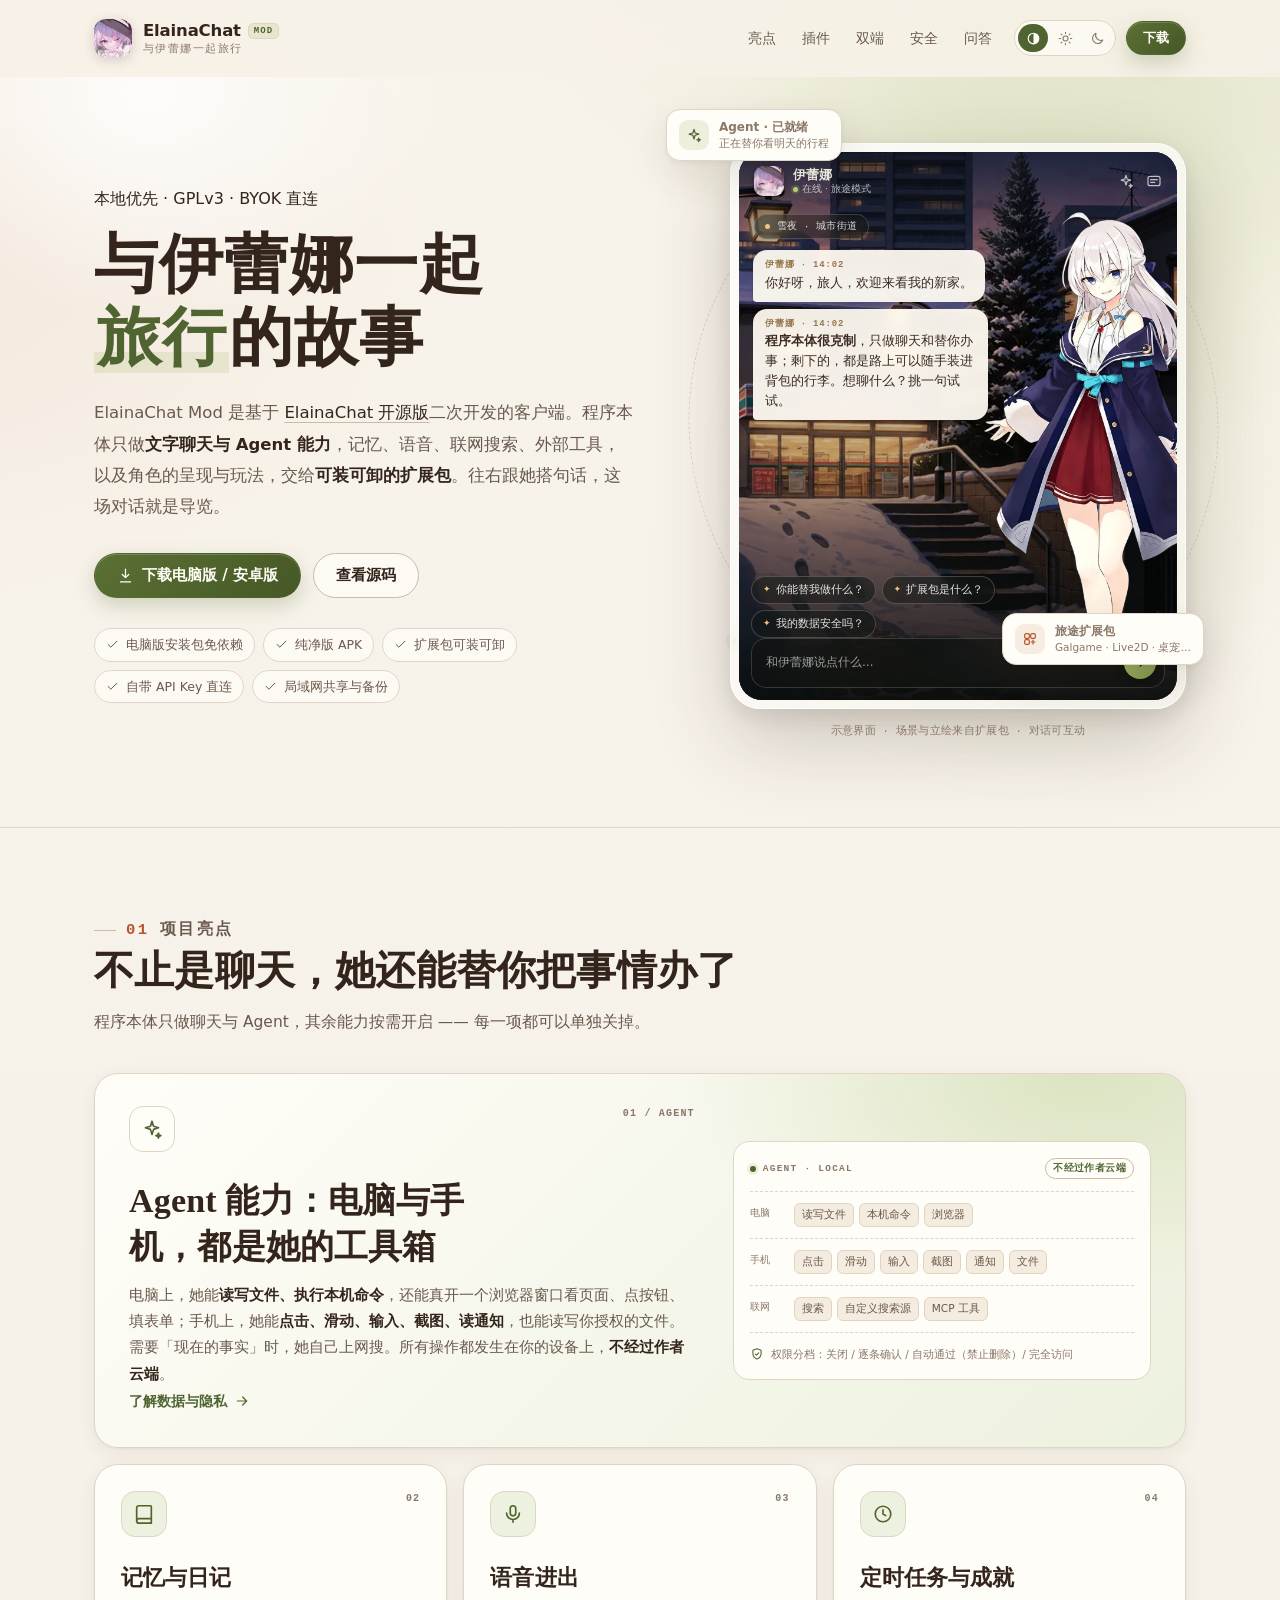
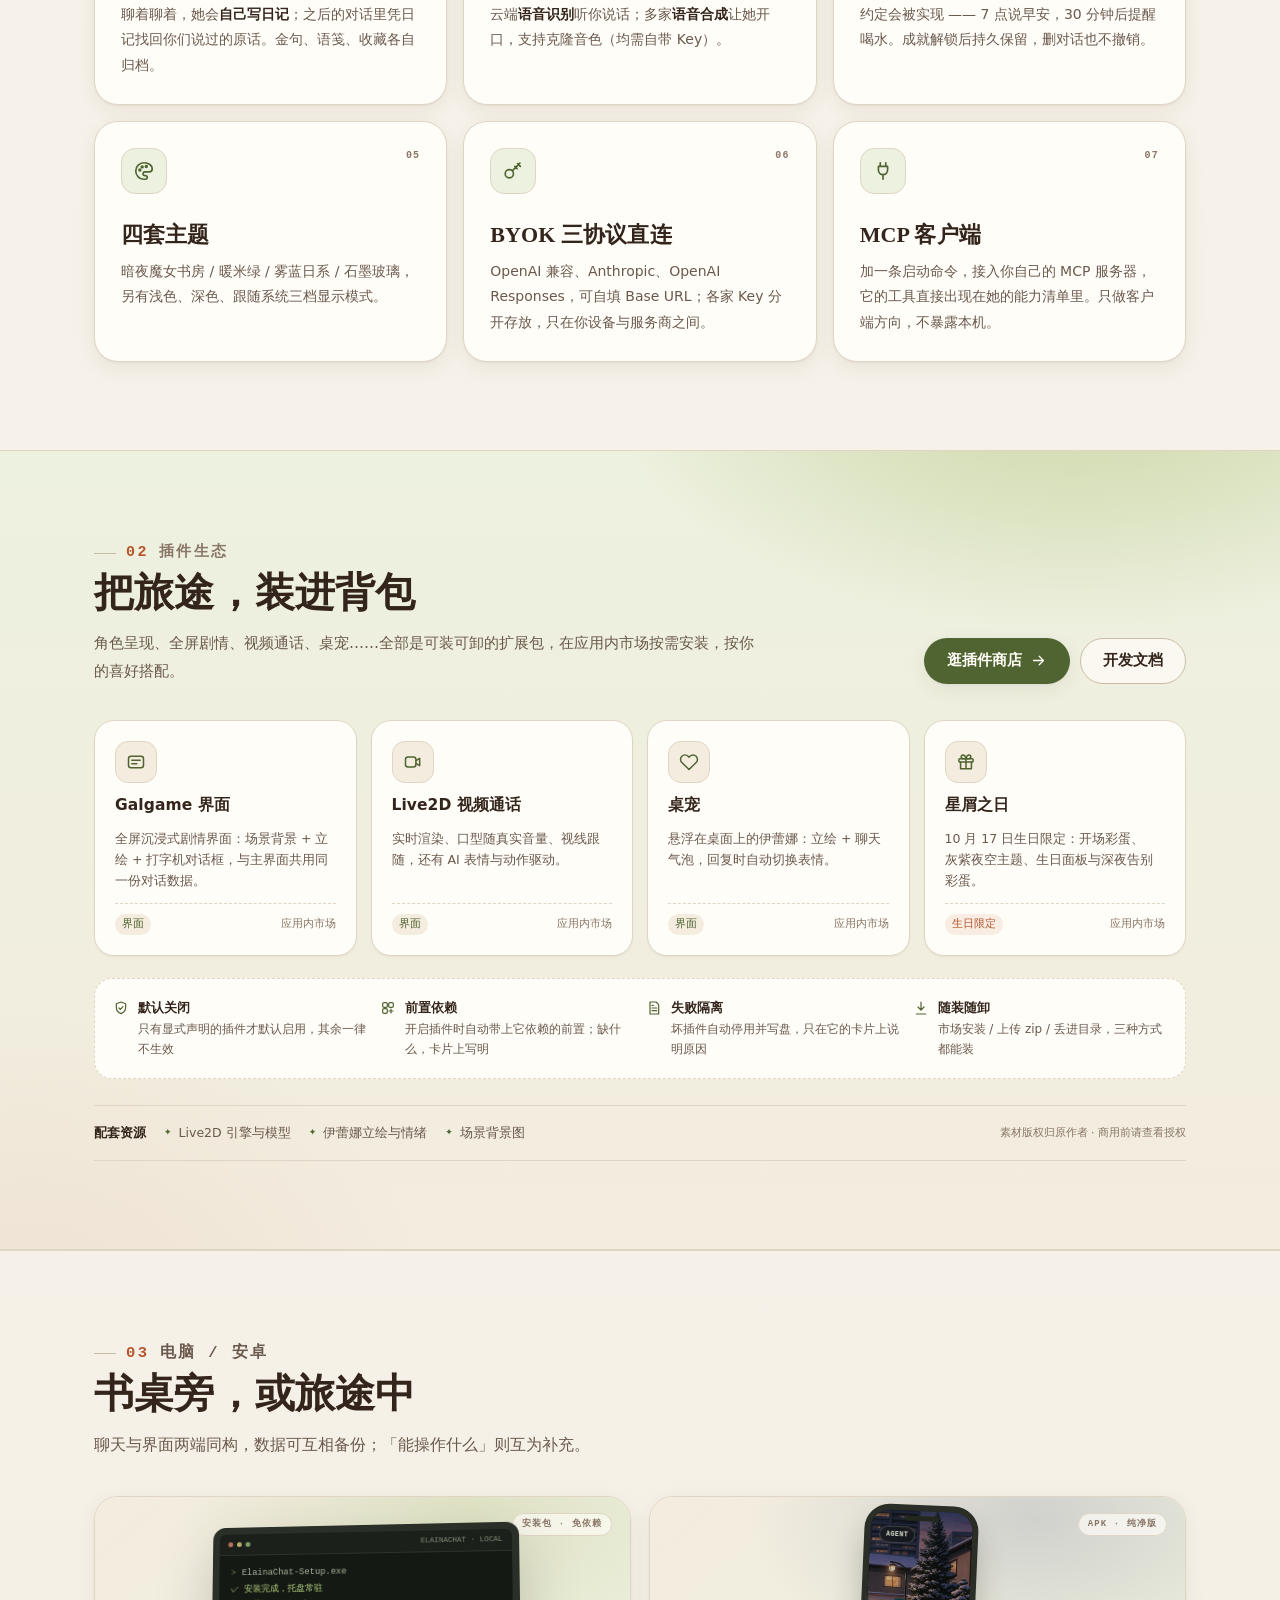
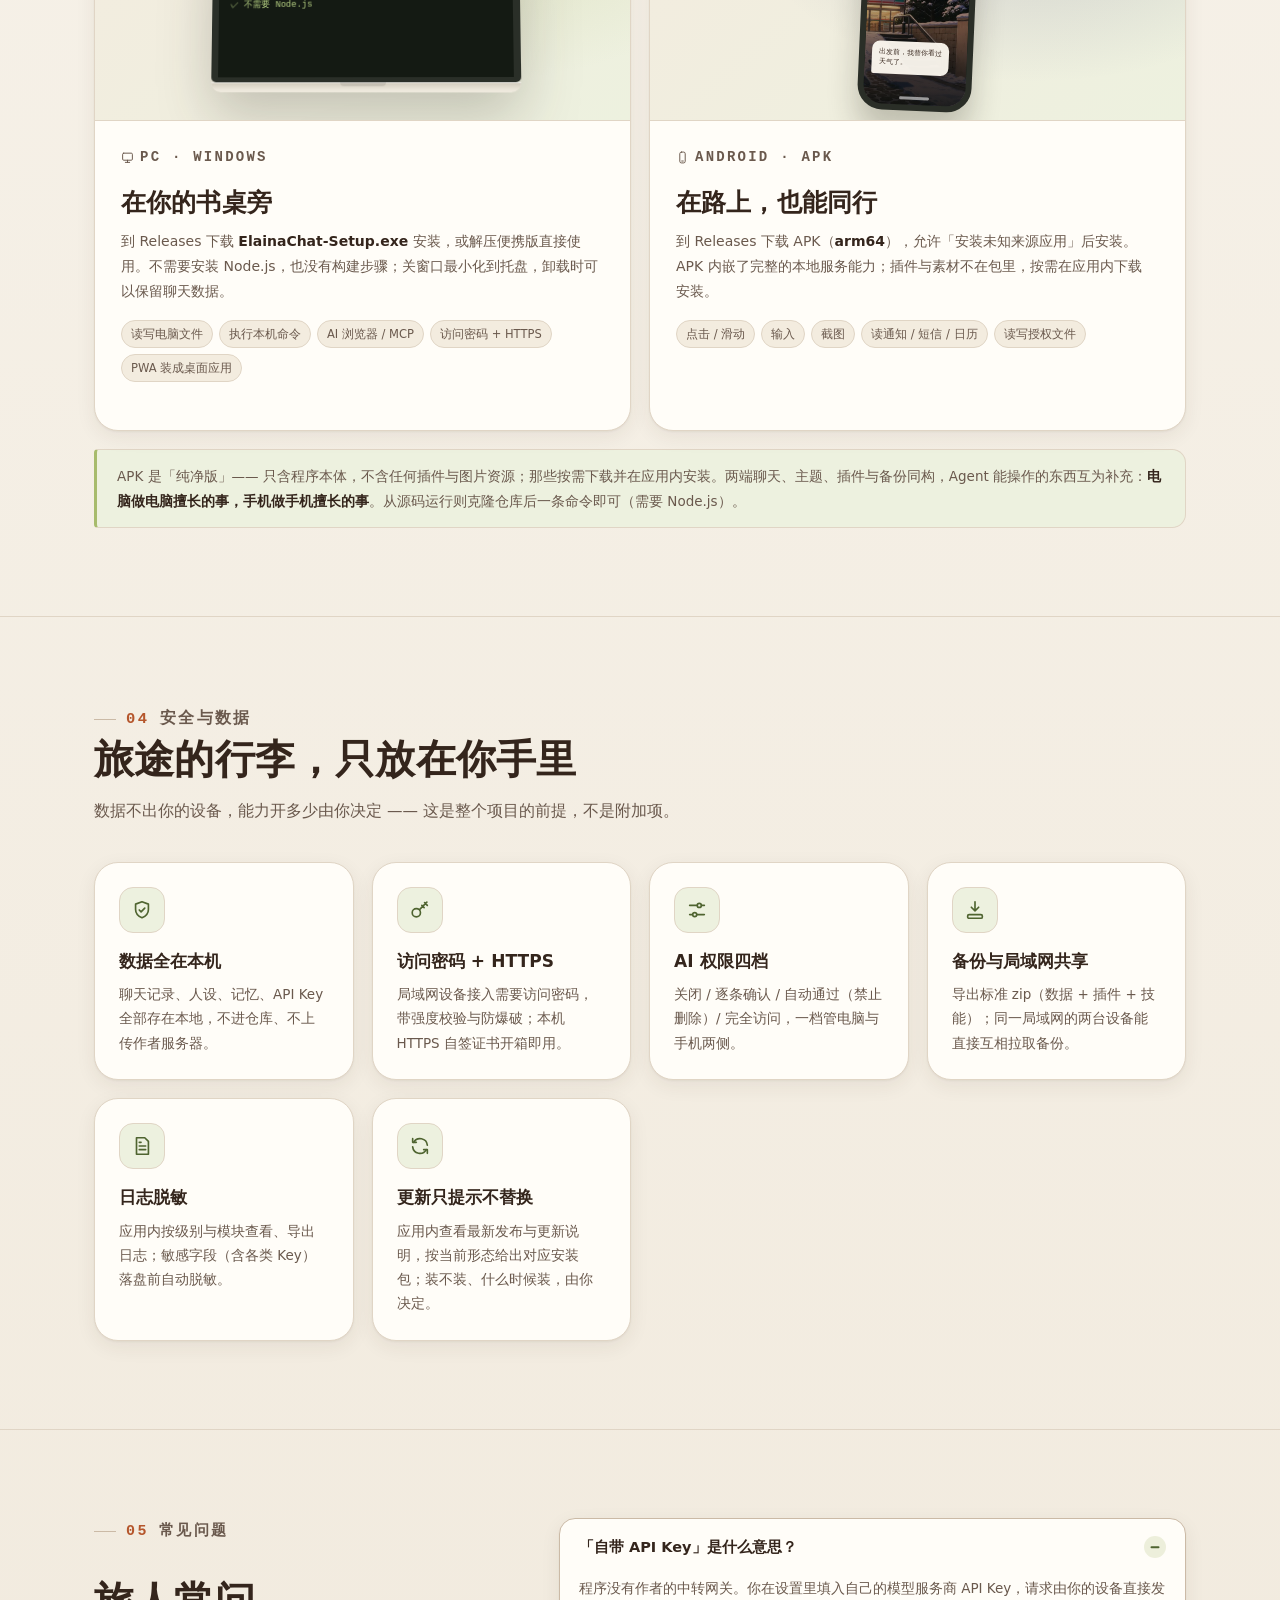
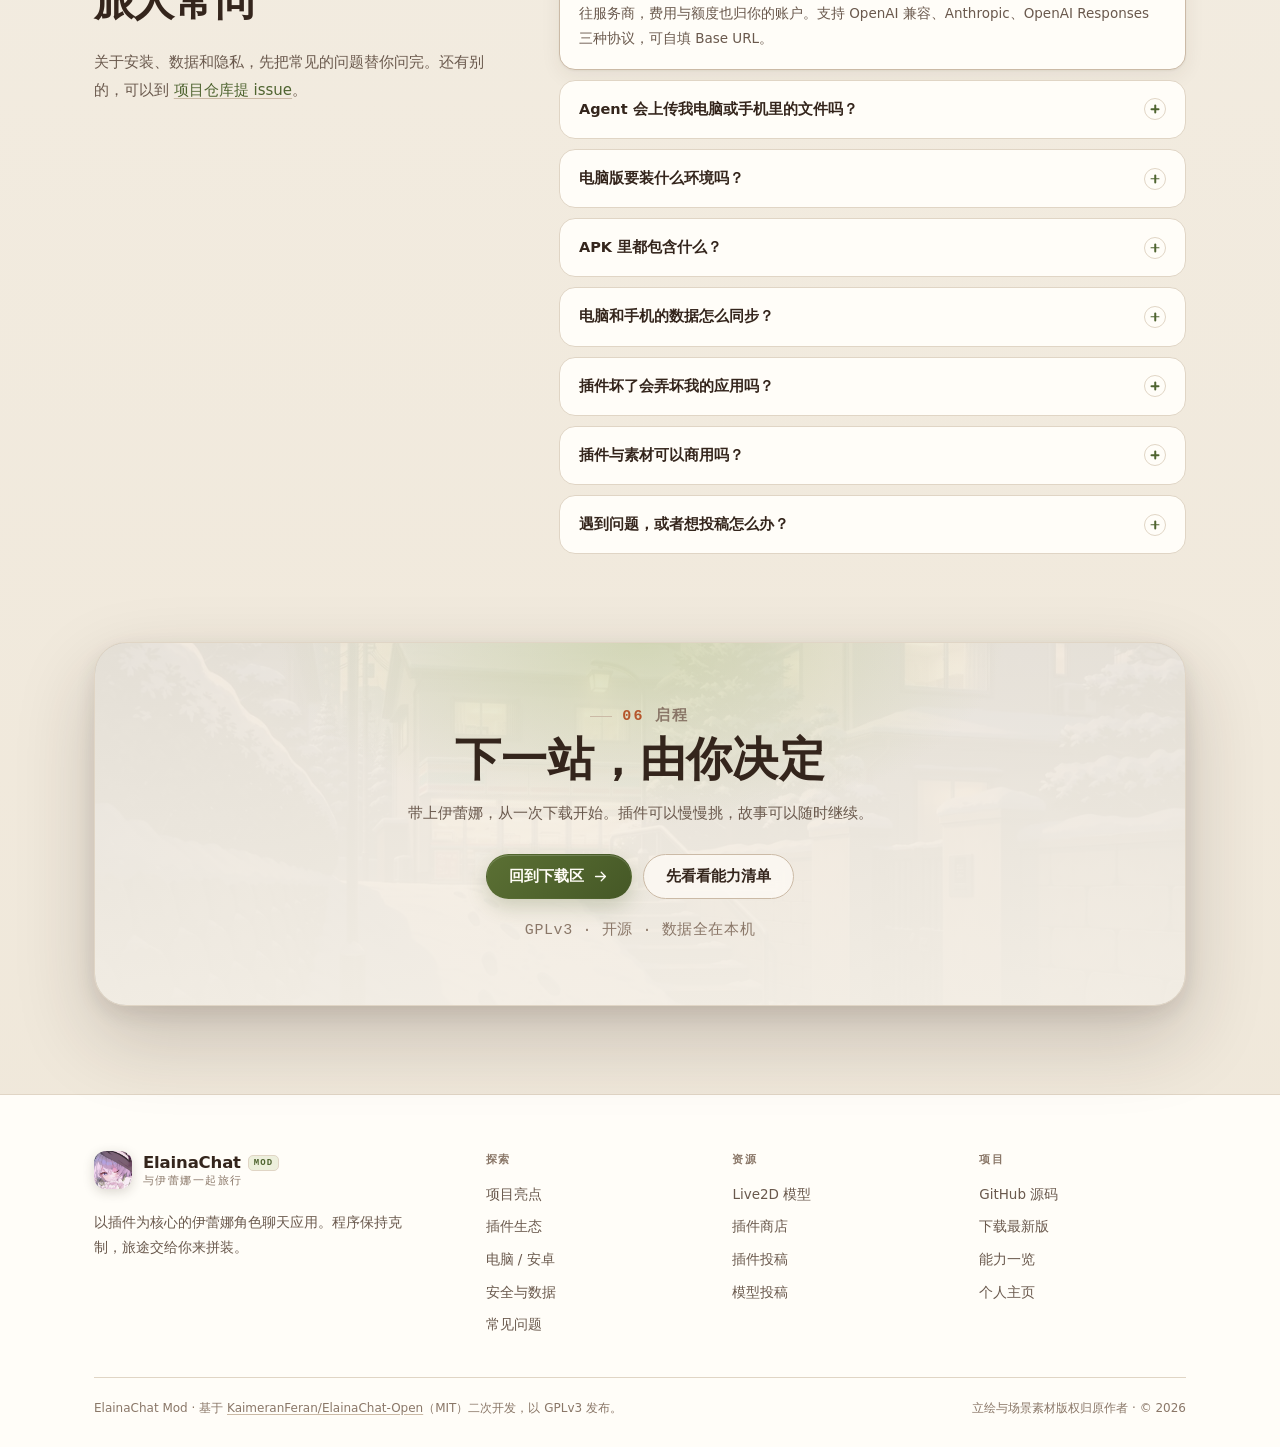
==== commit ffc54737: "重构首页：内容对齐当前软件，首屏对话可互动 - 设计系统沿用原版（style.css/home.css 令牌与组件内联进 index.html，   style.css/home.css/site.j" ====
--- a/index.html
+++ b/index.html
@@ -20,7 +20,7 @@
 <meta property="og:image:alt" content="雪夜街道背景下的伊蕾娜立绘，标题：与伊蕾娜一起旅行的故事">
 <meta name="twitter:card" content="summary_large_image">
 <meta name="twitter:title" content="ElainaChat Mod · 与伊蕾娜一起旅行">
-<meta name="twitter:description" content="文字与语音聊天、Agent 能力、多套人设与跨设备同步；角色与玩法交给扩展包。">
+<meta name="twitter:description" content="文字与语音聊天、Agent 能力、多套人设与跨设备同步；角色与玩法交给可装可卸的扩展包。">
 <meta name="twitter:image" content="https://xyz921746.github.io/web/assets/og-cover.jpg">
 <meta name="twitter:image:alt" content="雪夜街道背景下的伊蕾娜立绘，标题：与伊蕾娜一起旅行的故事">
 <script type="application/ld+json">
@@ -33,11 +33,10 @@
   "applicationCategory": "EntertainmentApplication",
   "applicationSubCategory": "Chat",
   "operatingSystem": "Windows, Android",
-  "softwareVersion": "1.3.4",
   "inLanguage": "zh-CN",
   "isAccessibleForFree": true,
   "image": "https://xyz921746.github.io/web/assets/og-cover.jpg",
-  "downloadUrl": "https://github.com/XYZ921746/ElainaChat-mod/releases/latest",
+  "downloadUrl": "https://github.com/XYZ921746/ElainaChat-mod/releases",
   "codeRepository": "https://github.com/XYZ921746/ElainaChat-mod",
   "license": "https://www.gnu.org/licenses/gpl-3.0.html",
   "offers": {
@@ -47,14 +46,2160 @@
   }
 }
 </script>
-<link rel="stylesheet" href="./style.css">
-<link rel="stylesheet" href="./home.css">
-<script src="./theme.js"></script>
-<script src="./site.js" defer></script>
+<style>
+/* ==========================================================================
+   原版站点设计系统移植（style.css + home.css）。
+   令牌、页头、按钮、首屏舞台、Agent 控制台、夜间插件带、双端、FAQ、CTA、页脚
+   均按原版实现保留；改动只有两处：
+   ① 首屏 App 示意窗里的静态气泡改为可互动对话（.chat-scroll / .chip-suggest）；
+   ② 新增「安全与数据」章节与插件治理条，样式沿用原版 .card / .plugin-*。
+   ========================================================================== */
+
+/* ── 一、设计令牌（原版照搬） ─────────────────────────────────────────── */
+:root {
+  color-scheme: light;
+  --font-sans: system-ui, -apple-system, "Segoe UI", "PingFang SC", "Hiragino Sans GB",
+    "Microsoft YaHei", sans-serif;
+  --font-serif: "Source Han Serif SC", "Noto Serif CJK SC", "Noto Serif SC", "Songti SC",
+    STSong, "SimSun", Georgia, serif;
+  --font-mono: ui-monospace, SFMono-Regular, "JetBrains Mono", Consolas, monospace;
+
+  --paper: #f6f1e8;
+  --paper-deep: #efe7d9;
+  --surface: #fffdf8;
+  --surface-soft: #f3ecdf;
+  --surface-glass: rgba(255, 253, 248, 0.68);
+  --ink: #34251c;
+  --ink-soft: #6a594d;
+  --ink-faint: #8a7768;
+  --line: #e0d5c5;
+  --line-strong: #cbbaa6;
+
+  --sage: #a7bb6c;
+  --sage-deep: #4f6430;
+  --sage-soft: rgba(167, 187, 108, 0.2);
+  --sage-wash: #edf1df;
+  --clay: #b5562c;
+  --clay-soft: rgba(181, 86, 44, 0.1);
+  --gold: #c79a4b;
+  --navy: #262a4a;
+
+  --warn: #925614;
+  --warn-bg: #fdf3e3;
+  --warn-line: #e9c9a4;
+
+  --on-dark: #f5f1e6;
+  --on-dark-soft: #bdc0b0;
+
+  --page-bg:
+    radial-gradient(1100px 700px at 88% -120px, rgba(167, 187, 108, 0.24), transparent 62%),
+    radial-gradient(900px 620px at -8% 240px, rgba(181, 86, 44, 0.07), transparent 62%),
+    linear-gradient(180deg, #f8f3ea 0%, var(--paper) 46%, var(--paper-deep) 100%);
+  --header-bg: rgba(247, 242, 233, 0.8);
+  --focus: #43552a;
+
+  --shadow-xs: 0 1px 2px rgba(52, 37, 28, 0.06);
+  --shadow-sm: 0 6px 20px rgba(52, 37, 28, 0.07), 0 1px 2px rgba(52, 37, 28, 0.05);
+  --shadow-md: 0 16px 40px rgba(52, 37, 28, 0.11), 0 2px 6px rgba(52, 37, 28, 0.06);
+  --shadow-lg: 0 32px 80px rgba(45, 32, 24, 0.2), 0 8px 24px rgba(45, 32, 24, 0.1);
+  --card-shadow: var(--shadow-sm);
+  --card-shadow-hover: var(--shadow-md);
+
+  --radius-xs: 8px;
+  --radius-sm: 12px;
+  --radius-md: 18px;
+  --radius-lg: 24px;
+  --radius-xl: 32px;
+  --maxw: 1140px;
+  --gutter: 24px;
+  --header-h: 76px;
+  --section-y: 88px;
+}
+html[data-theme="dark"] {
+  color-scheme: dark;
+  --paper: #10140f;
+  --paper-deep: #0c100c;
+  --surface: #171d16;
+  --surface-soft: #1e251d;
+  --surface-glass: rgba(23, 29, 22, 0.66);
+  --ink: #eee9dd;
+  --ink-soft: #b2ab9d;
+  --ink-faint: #8b8578;
+  --line: #2e382c;
+  --line-strong: #465442;
+
+  --sage: #a9bd74;
+  --sage-deep: #c3d58d;
+  --sage-soft: rgba(169, 189, 116, 0.16);
+  --sage-wash: #1d241b;
+  --clay: #e79a6d;
+  --clay-soft: rgba(231, 154, 109, 0.12);
+  --gold: #e0b56a;
+
+  --warn: #f0bf72;
+  --warn-bg: #211c12;
+  --warn-line: #4f4226;
+
+  --on-dark: #f5f1e6;
+  --on-dark-soft: #b9bcac;
+
+  --page-bg:
+    radial-gradient(1000px 620px at 86% -120px, rgba(169, 189, 116, 0.14), transparent 62%),
+    radial-gradient(900px 640px at -10% 220px, rgba(58, 66, 104, 0.28), transparent 62%),
+    linear-gradient(180deg, #0d110d 0%, var(--paper) 48%, var(--paper-deep) 100%);
+  --header-bg: rgba(16, 20, 15, 0.8);
+  --focus: #c3d58d;
+
+  --shadow-xs: 0 1px 2px rgba(0, 0, 0, 0.3);
+  --shadow-sm: 0 8px 26px rgba(0, 0, 0, 0.3), 0 1px 2px rgba(0, 0, 0, 0.25);
+  --shadow-md: 0 20px 48px rgba(0, 0, 0, 0.42), 0 2px 8px rgba(0, 0, 0, 0.3);
+  --shadow-lg: 0 36px 90px rgba(0, 0, 0, 0.55), 0 10px 30px rgba(0, 0, 0, 0.35);
+  --card-shadow: var(--shadow-sm);
+  --card-shadow-hover: var(--shadow-md);
+}
+
+/* ── 二、基础（原版照搬） ─────────────────────────────────────────────── */
+* { box-sizing: border-box; }
+html {
+  scroll-behavior: smooth;
+  scroll-padding-top: calc(var(--header-h) + 20px);
+}
+body {
+  margin: 0;
+  background: var(--page-bg);
+  background-color: var(--paper);
+  color: var(--ink);
+  font: 16px/1.75 var(--font-sans);
+  -webkit-font-smoothing: antialiased;
+  text-rendering: optimizeLegibility;
+}
+h1, h2, h3, h4 {
+  font-family: var(--font-serif);
+  font-weight: 600;
+  letter-spacing: 0.005em;
+  text-wrap: balance;
+}
+p { text-wrap: pretty; }
+a {
+  color: var(--sage-deep);
+  text-decoration: none;
+  text-underline-offset: 0.2em;
+  transition: color 0.16s ease;
+}
+a:hover {
+  color: var(--ink);
+  text-decoration: underline;
+  text-decoration-thickness: 1px;
+}
+:focus-visible {
+  outline: 2px solid var(--focus);
+  outline-offset: 3px;
+  border-radius: 6px;
+}
+::selection { background: var(--sage); color: #243016; }
+img { display: block; max-width: 100%; }
+svg { display: block; }
+.wrap {
+  width: 100%;
+  max-width: var(--maxw);
+  margin: 0 auto;
+  padding: 0 var(--gutter);
+}
+.skip-link {
+  position: fixed;
+  top: 12px;
+  left: 12px;
+  z-index: 100;
+  padding: 10px 16px;
+  border-radius: 999px;
+  background: var(--ink);
+  color: var(--paper);
+  font-size: 14px;
+  transform: translateY(-160%);
+  transition: transform 0.2s ease;
+}
+.skip-link:focus-visible {
+  transform: translateY(0);
+  color: var(--paper);
+  text-decoration: none;
+}
+.icon {
+  width: 20px;
+  height: 20px;
+  flex: none;
+  fill: none;
+  stroke: currentColor;
+  stroke-width: 1.8;
+  stroke-linecap: round;
+  stroke-linejoin: round;
+}
+
+/* ── 三、页头与导航（原版照搬） ───────────────────────────────────────── */
+.site-header {
+  position: sticky;
+  top: 0;
+  z-index: 60;
+  background: var(--header-bg);
+  border-bottom: 1px solid transparent;
+  backdrop-filter: blur(18px) saturate(1.45);
+  -webkit-backdrop-filter: blur(18px) saturate(1.45);
+  transition: border-color 0.2s ease, box-shadow 0.2s ease;
+}
+.site-header.is-scrolled {
+  border-bottom-color: var(--line);
+  box-shadow: 0 10px 30px rgba(52, 37, 28, 0.06);
+}
+html[data-theme="dark"] .site-header.is-scrolled {
+  box-shadow: 0 10px 30px rgba(0, 0, 0, 0.28);
+}
+.header-inner {
+  display: flex;
+  align-items: center;
+  justify-content: space-between;
+  gap: 18px;
+  min-height: var(--header-h);
+}
+.header-right {
+  display: flex;
+  align-items: center;
+  justify-content: flex-end;
+  gap: 10px;
+  min-width: 0;
+}
+.brand {
+  display: inline-flex;
+  align-items: center;
+  gap: 11px;
+  flex: none;
+  color: var(--ink);
+}
+.brand:hover { color: var(--ink); text-decoration: none; }
+.brand-mark {
+  width: 38px;
+  height: 38px;
+  flex: none;
+  border-radius: 12px;
+  object-fit: cover;
+  background: var(--surface-soft);
+  box-shadow: 0 3px 12px rgba(52, 37, 28, 0.18), inset 0 0 0 1px rgba(0, 0, 0, 0.06);
+}
+.brand-copy {
+  display: flex;
+  flex-direction: column;
+  gap: 1px;
+  line-height: 1.2;
+}
+.brand-name {
+  display: flex;
+  align-items: center;
+  gap: 7px;
+  font-size: 16.5px;
+  font-weight: 700;
+  letter-spacing: -0.01em;
+  white-space: nowrap;
+}
+.brand-badge {
+  padding: 3px 5px 2px;
+  border: 1px solid var(--line);
+  border-radius: 5px;
+  background: var(--sage-soft);
+  color: var(--sage-deep);
+  font: 700 9px/1 var(--font-mono);
+  letter-spacing: 0.12em;
+}
+.brand-sub {
+  color: var(--ink-faint);
+  font-size: 10.5px;
+  letter-spacing: 0.14em;
+  white-space: nowrap;
+}
+.nav {
+  display: flex;
+  align-items: center;
+  gap: 2px;
+}
+.nav-link {
+  padding: 8px 12px;
+  border-radius: 999px;
+  color: var(--ink-soft);
+  font-size: 14px;
+  font-weight: 500;
+  white-space: nowrap;
+  transition: background 0.16s ease, color 0.16s ease;
+}
+.nav-link:hover {
+  background: var(--sage-soft);
+  color: var(--ink);
+  text-decoration: none;
+}
+.nav-link.is-active,
+.nav-link[aria-current="location"] {
+  background: var(--sage-soft);
+  color: var(--ink);
+}
+.appearance { display: flex; align-items: center; }
+.theme-capsule {
+  display: inline-flex;
+  align-items: center;
+  gap: 2px;
+  padding: 3px;
+  border: 1px solid var(--line);
+  border-radius: 999px;
+  background: var(--surface-glass);
+}
+.theme-capsule button {
+  display: grid;
+  place-items: center;
+  width: 30px;
+  height: 28px;
+  padding: 0;
+  border: 0;
+  border-radius: 999px;
+  background: transparent;
+  color: var(--ink-faint);
+  cursor: pointer;
+  transition: background 0.16s ease, color 0.16s ease;
+}
+.theme-capsule button svg { width: 15px; height: 15px; }
+.theme-capsule button:hover { color: var(--ink); }
+.theme-capsule button[aria-pressed="true"] {
+  background: var(--sage-deep);
+  color: #fffdf6;
+}
+html[data-theme="dark"] .theme-capsule button[aria-pressed="true"] {
+  background: var(--sage);
+  color: #1b2117;
+}
+.header-cta {
+  padding: 8px 17px;
+  font-size: 13.5px;
+}
+.menu-toggle {
+  display: none;
+  position: relative;
+  width: 40px;
+  height: 40px;
+  padding: 0;
+  border: 1px solid var(--line);
+  border-radius: 12px;
+  background: var(--surface-glass);
+  color: var(--ink);
+  cursor: pointer;
+}
+.menu-toggle span {
+  position: absolute;
+  left: 12px;
+  width: 16px;
+  height: 1.5px;
+  border-radius: 2px;
+  background: currentColor;
+  transition: transform 0.2s ease, opacity 0.2s ease, top 0.2s ease;
+}
+.menu-toggle span:nth-child(1) { top: 14px; }
+.menu-toggle span:nth-child(2) { top: 19px; }
+.menu-toggle span:nth-child(3) { top: 24px; }
+.menu-toggle[aria-expanded="true"] span:nth-child(1) { top: 19px; transform: rotate(45deg); }
+.menu-toggle[aria-expanded="true"] span:nth-child(2) { opacity: 0; }
+.menu-toggle[aria-expanded="true"] span:nth-child(3) { top: 19px; transform: rotate(-45deg); }
+.mobile-menu {
+  position: absolute;
+  top: 100%;
+  left: 0;
+  right: 0;
+  z-index: 59;
+  max-height: calc(100vh - var(--header-h));
+  overflow-y: auto;
+  padding: 10px var(--gutter) 22px;
+  background: var(--surface);
+  border-top: 1px solid var(--line);
+  border-bottom: 1px solid var(--line);
+  box-shadow: var(--shadow-md);
+}
+.mobile-menu[hidden] { display: none; }
+.mobile-nav {
+  display: flex;
+  flex-direction: column;
+  gap: 2px;
+}
+.mobile-nav .nav-link {
+  padding: 11px 12px;
+  border-radius: 10px;
+  font-size: 15px;
+}
+.mobile-menu__actions {
+  display: flex;
+  gap: 10px;
+  margin-top: 14px;
+  padding-top: 16px;
+  border-top: 1px dashed var(--line);
+}
+.mobile-menu__actions .btn { flex: 1; }
+.mobile-menu__note {
+  margin: 14px 2px 0;
+  color: var(--ink-faint);
+  font-size: 12px;
+}
+
+/* ── 四、按钮（原版照搬） ─────────────────────────────────────────────── */
+.btn {
+  display: inline-flex;
+  align-items: center;
+  justify-content: center;
+  gap: 8px;
+  padding: 12px 22px;
+  border: 1px solid transparent;
+  border-radius: 999px;
+  font-family: var(--font-sans);
+  font-size: 15px;
+  font-weight: 650;
+  line-height: 1.3;
+  white-space: nowrap;
+  cursor: pointer;
+  text-decoration: none;
+  transition: transform 0.18s ease, box-shadow 0.18s ease, background 0.18s ease,
+    border-color 0.18s ease, color 0.18s ease;
+}
+.btn:hover { text-decoration: none; color: inherit; }
+.btn .icon { width: 17px; height: 17px; }
+.btn--primary {
+  background: linear-gradient(135deg, #5b7034 0%, #455826 100%);
+  color: #fffdf6;
+  box-shadow: 0 8px 20px rgba(79, 100, 48, 0.24), inset 0 1px 0 rgba(255, 255, 255, 0.18);
+}
+.btn--primary:hover {
+  color: #fffdf6;
+  transform: translateY(-1px);
+  box-shadow: 0 12px 28px rgba(79, 100, 48, 0.3), inset 0 1px 0 rgba(255, 255, 255, 0.2);
+}
+.btn--primary:active { transform: translateY(0); }
+.btn--ghost {
+  background: var(--surface-glass);
+  border-color: var(--line-strong);
+  color: var(--ink);
+}
+.btn--ghost:hover {
+  background: var(--sage-soft);
+  border-color: var(--sage);
+  color: var(--ink);
+  transform: translateY(-1px);
+}
+.btn--sm { padding: 8px 16px; font-size: 13px; }
+.link-arrow {
+  display: inline-flex;
+  align-items: center;
+  gap: 7px;
+  font-size: 14px;
+  font-weight: 600;
+  color: var(--sage-deep);
+}
+.link-arrow .icon {
+  width: 16px;
+  height: 16px;
+  transition: transform 0.18s ease;
+}
+.link-arrow:hover { text-decoration: none; color: var(--ink); }
+.link-arrow:hover .icon { transform: translateX(3px); }
+html[data-theme="dark"] .btn--primary {
+  background: linear-gradient(135deg, #b4c982 0%, #8fa65a 100%);
+  color: #1b2117;
+  box-shadow: 0 8px 24px rgba(169, 189, 116, 0.18);
+}
+html[data-theme="dark"] .btn--primary:hover { color: #12170f; }
+
+/* ── 五、通用区块（原版照搬） ─────────────────────────────────────────── */
+.section {
+  position: relative;
+  padding: var(--section-y) 0;
+  border-top: 1px solid var(--line);
+}
+.section-head {
+  max-width: 720px;
+  margin-bottom: 36px;
+}
+.section-head h2 {
+  margin: 0 0 12px;
+  font-size: clamp(28px, 3.3vw, 40px);
+  line-height: 1.28;
+}
+.section-head p {
+  margin: 0;
+  color: var(--ink-soft);
+  font-size: 15.5px;
+  line-height: 1.85;
+}
+.kicker {
+  display: flex;
+  align-items: center;
+  gap: 10px;
+  margin: 0 0 14px;
+  color: var(--ink-faint);
+  font: 600 11px/1.5 var(--font-mono);
+  letter-spacing: 0.16em;
+  text-transform: uppercase;
+}
+.kicker::before {
+  content: "";
+  width: 22px;
+  height: 1px;
+  background: var(--line-strong);
+}
+.kicker b { color: var(--clay); font-weight: 600; }
+
+/* 卡片 / 网格（原版照搬） */
+.grid-4 {
+  display: grid;
+  grid-template-columns: repeat(auto-fit, minmax(240px, 1fr));
+  gap: 18px;
+}
+.card {
+  position: relative;
+  padding: 24px;
+  border: 1px solid var(--line);
+  border-radius: var(--radius-lg);
+  background: var(--surface);
+  box-shadow: var(--card-shadow);
+  transition: transform 0.2s ease, box-shadow 0.2s ease, border-color 0.2s ease;
+}
+.card:hover {
+  transform: translateY(-3px);
+  border-color: var(--line-strong);
+  box-shadow: var(--card-shadow-hover);
+}
+.card h3 {
+  margin: 0 0 8px;
+  font-family: var(--font-sans);
+  font-size: 16.5px;
+  font-weight: 650;
+  line-height: 1.5;
+}
+.card p {
+  margin: 0;
+  color: var(--ink-soft);
+  font-size: 14.5px;
+  line-height: 1.8;
+}
+.notice {
+  margin: 18px 0 0;
+  padding: 14px 18px 14px 20px;
+  border: 1px solid var(--line);
+  border-left: 3px solid var(--sage);
+  border-radius: 4px 14px 14px 4px;
+  background: var(--sage-wash);
+  color: var(--ink-soft);
+  font-size: 13.5px;
+  line-height: 1.8;
+}
+.notice strong { color: var(--ink); font-weight: 650; }
+html[data-theme="dark"] .notice { background: var(--surface-soft); }
+
+/* ── 六、首页 · 首屏（原版照搬 + 互动对话） ───────────────────────────── */
+.home-hero {
+  position: relative;
+  overflow: clip;
+  padding: 56px 0 88px;
+}
+.home-hero::before {
+  content: "";
+  position: absolute;
+  inset: -10% -10% auto;
+  height: 780px;
+  pointer-events: none;
+  background:
+    radial-gradient(560px 420px at 76% 28%, rgba(167, 187, 108, 0.28), transparent 64%),
+    radial-gradient(420px 320px at 18% 12%, rgba(255, 255, 255, 0.85), transparent 70%);
+}
+html[data-theme="dark"] .home-hero::before {
+  background:
+    radial-gradient(560px 420px at 76% 28%, rgba(169, 189, 116, 0.14), transparent 64%),
+    radial-gradient(420px 320px at 18% 12%, rgba(255, 255, 255, 0.04), transparent 70%);
+}
+.hero-grid {
+  position: relative;
+  z-index: 1;
+  display: grid;
+  grid-template-columns: minmax(0, 1.04fr) minmax(0, 0.96fr);
+  align-items: center;
+  gap: 52px;
+}
+.hero-copy { min-width: 0; }
+.hero-title {
+  margin: 0 0 22px;
+  font-size: clamp(38px, 5.4vw, 64px);
+  line-height: 1.14;
+  letter-spacing: 0.015em;
+}
+.hero-title span { display: block; }
+.hero-title em {
+  font-style: normal;
+  color: var(--sage-deep);
+  background: linear-gradient(transparent 70%, var(--sage-soft) 70%);
+  padding: 0 0.04em;
+}
+.hero-lede {
+  max-width: 580px;
+  margin: 0 0 30px;
+  color: var(--ink-soft);
+  font-size: 16.5px;
+  line-height: 1.9;
+}
+.hero-lede strong { color: var(--ink); font-weight: 650; }
+.hero-lede a {
+  color: var(--ink);
+  text-decoration: underline;
+  text-decoration-color: var(--line-strong);
+  text-underline-offset: 0.22em;
+}
+.hero-lede a:hover { color: var(--sage-deep); text-decoration-color: currentColor; }
+.hero-actions {
+  display: flex;
+  flex-wrap: wrap;
+  align-items: center;
+  gap: 12px;
+}
+.hero-meta {
+  display: flex;
+  flex-wrap: wrap;
+  gap: 8px;
+  margin: 30px 0 0;
+  padding: 0;
+  list-style: none;
+}
+.hero-meta li {
+  display: inline-flex;
+  align-items: center;
+  gap: 7px;
+  padding: 7px 11px;
+  border: 1px solid var(--line);
+  border-radius: 999px;
+  background: var(--surface-glass);
+  color: var(--ink-soft);
+  font-size: 12.5px;
+  line-height: 1.4;
+  backdrop-filter: blur(6px);
+}
+.hero-meta .icon { width: 13px; height: 13px; color: var(--sage-deep); }
+
+/* 首屏舞台：应用界面示意（互动对话版） */
+.hero-visual { min-width: 0; }
+.hero-stage {
+  position: relative;
+  width: min(100%, 456px);
+  margin-left: auto;
+  padding: 10px 0 0;
+}
+.stage-glow {
+  position: absolute;
+  inset: 4% -22% -8% -18%;
+  z-index: 0;
+  border-radius: 50%;
+  background: radial-gradient(circle at 60% 50%, var(--sage-soft), transparent 64%);
+  filter: blur(18px);
+}
+.stage-ring {
+  position: absolute;
+  inset: 2% -7% 6% -9%;
+  z-index: 0;
+  border: 1px dashed var(--line-strong);
+  border-radius: 50%;
+  opacity: 0.55;
+  transform: rotate(-9deg);
+}
+.stage-ring::before,
+.stage-ring::after {
+  content: "";
+  position: absolute;
+  width: 7px;
+  height: 7px;
+  border-radius: 50%;
+  background: var(--sage);
+  box-shadow: 0 0 0 6px var(--sage-soft);
+}
+.stage-ring::before { top: 13%; right: 4%; }
+.stage-ring::after { bottom: 17%; left: 2%; width: 5px; height: 5px; }
+.app-frame {
+  position: relative;
+  z-index: 2;
+  margin: 0;
+  padding: 8px;
+  border: 1px solid rgba(255, 255, 255, 0.7);
+  border-radius: 30px;
+  background: linear-gradient(155deg, rgba(255, 255, 255, 0.82), rgba(255, 255, 255, 0.3));
+  box-shadow: var(--shadow-lg);
+  backdrop-filter: blur(10px);
+}
+html[data-theme="dark"] .app-frame {
+  border-color: rgba(255, 255, 255, 0.12);
+  background: linear-gradient(155deg, rgba(255, 255, 255, 0.12), rgba(255, 255, 255, 0.03));
+}
+.app-window {
+  position: relative;
+  isolation: isolate;
+  overflow: hidden;
+  aspect-ratio: 4 / 5;
+  border-radius: 23px;
+  background: #141a16;
+  color: #f3f0e5;
+}
+.app-bg {
+  position: absolute;
+  inset: 0;
+  z-index: 0;
+  width: 100%;
+  height: 100%;
+  object-fit: cover;
+  object-position: 54% center;
+}
+.app-shade {
+  position: absolute;
+  inset: 0;
+  z-index: 1;
+  background:
+    linear-gradient(180deg, rgba(9, 13, 18, 0.58) 0%, rgba(9, 13, 18, 0.06) 30%, transparent 48%),
+    linear-gradient(0deg, rgba(8, 12, 9, 0.92) 0%, rgba(8, 12, 9, 0.38) 34%, transparent 64%);
+}
+.app-topbar {
+  position: absolute;
+  top: 0;
+  left: 0;
+  right: 0;
+  z-index: 5;
+  display: flex;
+  align-items: center;
+  justify-content: space-between;
+  gap: 12px;
+  padding: 14px 15px 12px;
+}
+.app-contact {
+  display: flex;
+  align-items: center;
+  gap: 9px;
+  min-width: 0;
+}
+.app-contact img {
+  width: 30px;
+  height: 30px;
+  border-radius: 9px;
+  object-fit: cover;
+  box-shadow: 0 2px 8px rgba(0, 0, 0, 0.35), inset 0 0 0 1px rgba(255, 255, 255, 0.16);
+}
+.app-contact-copy {
+  display: flex;
+  flex-direction: column;
+  gap: 1px;
+  line-height: 1.25;
+}
+.app-contact-copy strong {
+  font-size: 12.5px;
+  font-weight: 650;
+  letter-spacing: 0.01em;
+}
+.app-contact-copy small {
+  display: inline-flex;
+  align-items: center;
+  gap: 4px;
+  color: rgba(255, 255, 255, 0.7);
+  font-size: 9.5px;
+}
+.app-contact-copy i {
+  width: 5px;
+  height: 5px;
+  border-radius: 50%;
+  background: #b8d47a;
+  box-shadow: 0 0 0 2px rgba(184, 212, 122, 0.18);
+}
+.app-actions {
+  display: flex;
+  align-items: center;
+  gap: 12px;
+  color: rgba(255, 255, 255, 0.7);
+}
+.app-actions .icon { width: 16px; height: 16px; }
+.scene-chip {
+  position: absolute;
+  top: 62px;
+  left: 15px;
+  z-index: 4;
+  display: inline-flex;
+  align-items: center;
+  gap: 7px;
+  max-width: calc(100% - 30px);
+  padding: 5px 10px;
+  border: 1px solid rgba(255, 255, 255, 0.16);
+  border-radius: 999px;
+  background: rgba(17, 23, 18, 0.42);
+  color: rgba(255, 255, 255, 0.82);
+  font: 500 9.5px/1.4 var(--font-mono);
+  letter-spacing: 0.04em;
+  backdrop-filter: blur(10px);
+}
+.scene-chip::before {
+  content: "";
+  width: 5px;
+  height: 5px;
+  border-radius: 50%;
+  background: #f0c47a;
+}
+.hero-art {
+  position: absolute;
+  right: -7%;
+  bottom: 60px;
+  z-index: 2;
+  width: auto;
+  height: 78%;
+  max-width: none;
+  filter: drop-shadow(0 20px 30px rgba(0, 0, 0, 0.45));
+  animation: art-drift 9s ease-in-out infinite;
+}
+@keyframes art-drift {
+  0%, 100% { transform: translateY(0); }
+  50% { transform: translateY(-7px); }
+}
+/* 互动对话：滚动消息区（取代原版静态 .chat-stack） */
+.chat-scroll {
+  position: absolute;
+  left: 13px;
+  right: 96px;
+  top: 96px;
+  bottom: 118px;
+  z-index: 6;
+  overflow-y: auto;
+  overscroll-behavior: contain;
+  display: flex;
+  flex-direction: column;
+  align-items: flex-start;
+  gap: 7px;
+  padding: 2px 6px 2px 1px;
+  scrollbar-width: none;
+}
+.chat-scroll::-webkit-scrollbar { display: none; }
+.bubble {
+  max-width: 235px;
+  padding: 9px 12px;
+  border-radius: 14px 14px 14px 4px;
+  background: rgba(255, 251, 243, 0.94);
+  color: #3b2b22;
+  font-size: 12.5px;
+  line-height: 1.6;
+  box-shadow: 0 8px 20px rgba(0, 0, 0, 0.16);
+  backdrop-filter: blur(6px);
+}
+.bubble-name {
+  display: block;
+  margin-bottom: 1px;
+  color: #98794d;
+  font: 600 9px/1.4 var(--font-mono);
+  letter-spacing: 0.09em;
+}
+.bubble--user {
+  align-self: flex-end;
+  border-radius: 14px 14px 4px 14px;
+  background: rgba(53, 70, 45, 0.92);
+  color: #f5f2e8;
+  border: 1px solid rgba(255, 255, 255, 0.14);
+}
+.bubble .go {
+  display: inline-flex;
+  align-items: center;
+  gap: 5px;
+  margin-top: 6px;
+  padding: 4px 10px;
+  border: 1px solid rgba(79, 100, 48, 0.35);
+  border-radius: 999px;
+  background: rgba(167, 187, 108, 0.18);
+  color: #3e5222;
+  font: 600 10.5px/1.4 var(--font-sans);
+  text-decoration: none;
+}
+.bubble .go:hover { background: rgba(167, 187, 108, 0.32); color: #2c3a17; text-decoration: none; }
+.bubble .go .icon { width: 11px; height: 11px; }
+.bubble--typing { display: inline-flex; align-items: center; gap: 4px; padding: 11px 13px; }
+.bubble--typing i {
+  width: 5px;
+  height: 5px;
+  border-radius: 50%;
+  background: #a08b71;
+  animation: bubble-typing 1.1s infinite;
+}
+.bubble--typing i:nth-child(2) { animation-delay: 0.18s; }
+.bubble--typing i:nth-child(3) { animation-delay: 0.36s; }
+@keyframes bubble-typing {
+  0%, 100% { opacity: 0.3; transform: translateY(0); }
+  50% { opacity: 1; transform: translateY(-3px); }
+}
+.caret::after { content: "▏"; color: #98794d; animation: caret-blink 0.9s steps(1) infinite; }
+@keyframes caret-blink { 50% { opacity: 0; } }
+/* 建议句（置于输入行上方） */
+.chip-suggest {
+  position: absolute;
+  left: 12px;
+  right: 96px;
+  bottom: 62px;
+  z-index: 7;
+  display: flex;
+  flex-wrap: wrap;
+  gap: 6px;
+}
+.chip-suggest button {
+  display: inline-flex;
+  align-items: center;
+  gap: 5px;
+  padding: 5px 11px;
+  border: 1px solid rgba(255, 255, 255, 0.2);
+  border-radius: 999px;
+  background: rgba(17, 23, 18, 0.5);
+  color: rgba(255, 255, 255, 0.88);
+  font: 500 10.5px/1.5 var(--font-sans);
+  cursor: pointer;
+  backdrop-filter: blur(10px);
+  transition: background 0.16s ease, border-color 0.16s ease, transform 0.16s ease;
+}
+.chip-suggest button::before { content: "✦"; color: #f0c47a; font-size: 9px; }
+.chip-suggest button:hover {
+  border-color: rgba(240, 196, 122, 0.55);
+  background: rgba(17, 23, 18, 0.68);
+  transform: translateY(-1px);
+}
+.app-composer {
+  position: absolute;
+  left: 12px;
+  right: 12px;
+  bottom: 12px;
+  z-index: 7;
+  display: flex;
+  align-items: center;
+  gap: 10px;
+  padding: 8px 8px 8px 14px;
+  border: 1px solid rgba(255, 255, 255, 0.16);
+  border-radius: 15px;
+  background: rgba(16, 21, 17, 0.56);
+  color: rgba(255, 255, 255, 0.58);
+  font-size: 11.5px;
+  backdrop-filter: blur(16px);
+}
+.app-composer > span:first-child { flex: 1; }
+.app-send {
+  display: grid;
+  place-items: center;
+  width: 32px;
+  height: 32px;
+  flex: none;
+  border-radius: 50%;
+  background: linear-gradient(135deg, var(--sage), #7d9349);
+  color: #1c2416;
+  box-shadow: 0 4px 12px rgba(0, 0, 0, 0.24), inset 0 1px 0 rgba(255, 255, 255, 0.32);
+}
+.app-send .icon { width: 15px; height: 15px; }
+.float-note {
+  position: absolute;
+  z-index: 4;
+  display: flex;
+  align-items: center;
+  gap: 10px;
+  padding: 9px 12px;
+  border: 1px solid var(--line);
+  border-radius: 14px;
+  background: var(--surface);
+  box-shadow: var(--shadow-md);
+  color: var(--ink);
+  font-size: 11.5px;
+  line-height: 1.45;
+  animation: note-float 7s ease-in-out infinite;
+}
+.float-note strong {
+  display: block;
+  font-size: 12px;
+  font-weight: 650;
+}
+.float-note span:not(.float-icon) {
+  display: block;
+  color: var(--ink-faint);
+  font-size: 10.5px;
+}
+.float-icon {
+  display: grid !important;
+  place-items: center;
+  width: 30px;
+  height: 30px;
+  flex: none;
+  border-radius: 9px;
+  background: var(--sage-soft);
+  color: var(--sage-deep);
+}
+.float-icon .icon { width: 16px; height: 16px; }
+.float-note--agent { top: -4%; left: -64px; }
+.float-note--plugins { right: -18px; bottom: 74px; animation-delay: -3.4s; }
+.float-note--plugins .float-icon { background: var(--clay-soft); color: var(--clay); }
+@keyframes note-float {
+  0%, 100% { transform: translateY(0); }
+  50% { transform: translateY(-5px); }
+}
+.stage-caption {
+  position: relative;
+  z-index: 2;
+  margin: 14px 2px 0;
+  color: var(--ink-faint);
+  font: 10.5px/1.6 var(--font-mono);
+  letter-spacing: 0.03em;
+  text-align: center;
+}
+
+/* ── 亮点 Bento（原版照搬；控制台行内容对齐当前软件） ────────────────── */
+.feature-grid {
+  display: grid;
+  grid-template-columns: repeat(3, minmax(0, 1fr));
+  gap: 16px;
+}
+.feature-card {
+  position: relative;
+  display: flex;
+  flex-direction: column;
+  padding: 26px;
+  border: 1px solid var(--line);
+  border-radius: var(--radius-lg);
+  background: var(--surface);
+  box-shadow: var(--shadow-sm);
+  transition: transform 0.22s ease, box-shadow 0.22s ease, border-color 0.22s ease;
+}
+.feature-card:hover {
+  transform: translateY(-3px);
+  border-color: var(--line-strong);
+  box-shadow: var(--shadow-md);
+}
+.feature-top {
+  display: flex;
+  align-items: flex-start;
+  justify-content: space-between;
+  gap: 12px;
+  margin-bottom: 26px;
+}
+.feature-icon {
+  display: grid;
+  place-items: center;
+  width: 46px;
+  height: 46px;
+  flex: none;
+  border: 1px solid var(--line);
+  border-radius: 14px;
+  background: var(--sage-wash);
+  color: var(--sage-deep);
+}
+.feature-icon .icon { width: 22px; height: 22px; }
+.feature-index {
+  color: var(--ink-faint);
+  font: 600 10px/1.5 var(--font-mono);
+  letter-spacing: 0.12em;
+}
+.feature-card h3 {
+  margin: 0 0 9px;
+  font-size: 22px;
+  line-height: 1.35;
+}
+.feature-card p {
+  margin: 0;
+  color: var(--ink-soft);
+  font-size: 14px;
+  line-height: 1.82;
+}
+.feature-card p strong { color: var(--ink); font-weight: 650; }
+.feature-card--agent {
+  --agent-strong: var(--ink);
+  --agent-soft: var(--ink-soft);
+  --agent-faint: var(--ink-faint);
+  --agent-line: var(--line);
+  --agent-line-soft: var(--line);
+  --agent-panel: var(--surface);
+  --agent-chip: var(--surface-soft);
+  --agent-accent: var(--sage-deep);
+  --agent-icon-bg: var(--surface);
+  --agent-icon-ink: var(--sage-deep);
+  --agent-badge-line: var(--line-strong);
+  --agent-badge-ink: var(--sage-deep);
+  --agent-dot: var(--sage-deep);
+  --agent-dot-ring: var(--sage-soft);
+  grid-column: 1 / -1;
+  display: grid;
+  grid-template-columns: minmax(0, 1.15fr) minmax(0, 0.85fr);
+  align-items: center;
+  gap: 38px;
+  padding: 32px 34px;
+  border-color: var(--agent-line);
+  background:
+    radial-gradient(600px 320px at 90% 0%, rgba(167, 187, 108, 0.3), transparent 66%),
+    linear-gradient(135deg, var(--surface) 0%, var(--sage-wash) 100%);
+  color: var(--agent-strong);
+  box-shadow: var(--shadow-sm);
+}
+.feature-card--agent:hover { border-color: var(--line-strong); }
+.feature-card--agent .feature-icon {
+  border-color: var(--agent-line);
+  background: var(--agent-icon-bg);
+  color: var(--agent-icon-ink);
+}
+.feature-card--agent .feature-index { color: var(--agent-faint); }
+.feature-card--agent h3 {
+  font-size: clamp(26px, 3vw, 34px);
+  margin-bottom: 12px;
+}
+.feature-card--agent p {
+  max-width: 560px;
+  color: var(--agent-soft);
+  font-size: 14.5px;
+}
+.feature-card--agent p strong { color: var(--agent-strong); }
+.link-arrow--light { color: var(--agent-accent); }
+.link-arrow--light:hover { color: var(--agent-strong); }
+.agent-console {
+  overflow: hidden;
+  padding: 16px;
+  border: 1px solid var(--agent-line);
+  border-radius: 16px;
+  background: var(--agent-panel);
+  backdrop-filter: blur(8px);
+}
+.console-head {
+  display: flex;
+  align-items: center;
+  justify-content: space-between;
+  gap: 12px;
+  padding-bottom: 12px;
+  border-bottom: 1px dashed var(--agent-line-soft);
+  color: var(--agent-faint);
+  font: 600 9.5px/1.4 var(--font-mono);
+  letter-spacing: 0.13em;
+}
+.console-head > span:first-child { display: inline-flex; align-items: center; gap: 7px; }
+.console-head i {
+  width: 6px;
+  height: 6px;
+  border-radius: 50%;
+  background: var(--agent-dot);
+  box-shadow: 0 0 0 3px var(--agent-dot-ring);
+}
+.console-badge {
+  padding: 3px 7px;
+  border: 1px solid var(--agent-badge-line);
+  border-radius: 999px;
+  color: var(--agent-badge-ink);
+  letter-spacing: 0.04em;
+}
+.console-row {
+  display: flex;
+  align-items: flex-start;
+  gap: 12px;
+  padding: 11px 0;
+  border-bottom: 1px dashed var(--agent-line-soft);
+}
+.console-key {
+  width: 32px;
+  flex: none;
+  padding-top: 3px;
+  color: var(--agent-faint);
+  font: 500 10px/1.5 var(--font-mono);
+}
+.console-chips {
+  display: flex;
+  flex-wrap: wrap;
+  gap: 5px;
+}
+.console-chips span {
+  padding: 3px 7px;
+  border: 1px solid var(--agent-line-soft);
+  border-radius: 6px;
+  background: var(--agent-chip);
+  color: var(--agent-soft);
+  font-size: 10.5px;
+  line-height: 1.5;
+}
+.console-foot {
+  display: flex;
+  align-items: center;
+  gap: 7px;
+  padding-top: 12px;
+  color: var(--agent-faint);
+  font-size: 10.5px;
+}
+.console-foot .icon { width: 14px; height: 14px; color: var(--agent-accent); }
+html[data-theme="dark"] .feature-card--agent {
+  --agent-strong: #f4f1e6;
+  --agent-soft: var(--on-dark-soft);
+  --agent-faint: #9ca78e;
+  --agent-line: rgba(255, 255, 255, 0.12);
+  --agent-line-soft: rgba(255, 255, 255, 0.09);
+  --agent-panel: rgba(10, 14, 10, 0.34);
+  --agent-chip: rgba(255, 255, 255, 0.05);
+  --agent-accent: #c9db96;
+  --agent-icon-bg: rgba(255, 255, 255, 0.07);
+  --agent-icon-ink: #c9db96;
+  --agent-badge-line: rgba(201, 219, 150, 0.24);
+  --agent-badge-ink: #c9db96;
+  --agent-dot: #adc76f;
+  --agent-dot-ring: rgba(173, 199, 111, 0.16);
+  border-color: #2e392b;
+  background:
+    radial-gradient(600px 320px at 90% 0%, rgba(167, 187, 108, 0.16), transparent 66%),
+    linear-gradient(135deg, #1b221a 0%, #232d21 100%);
+  color: var(--agent-strong);
+  box-shadow: 0 20px 48px rgba(35, 43, 31, 0.18);
+}
+html[data-theme="dark"] .feature-card--agent:hover { border-color: #465b3c; }
+
+/* ── 夜间插件带（原版照搬）＋ 治理条（沿用带内变量） ──────────────────── */
+.band {
+  position: relative;
+  overflow: hidden;
+}
+.band--night {
+  --band-ink: var(--ink);
+  --band-soft: var(--ink-soft);
+  --band-faint: var(--ink-faint);
+  --band-line: var(--line);
+  --band-card: var(--surface);
+  --band-card-hover: var(--surface-soft);
+  --band-icon-bg: var(--surface-soft);
+  --band-icon-ink: var(--sage-deep);
+  --band-chip-bg: var(--surface-soft);
+  --band-chip-ink: var(--sage-deep);
+  --band-event-bg: var(--clay-soft);
+  --band-event-ink: var(--clay);
+  padding: var(--section-y) 0;
+  border-top: 1px solid var(--band-line);
+  border-bottom: 1px solid var(--band-line);
+  background:
+    radial-gradient(760px 420px at 84% -10%, rgba(167, 187, 108, 0.34), transparent 62%),
+    linear-gradient(180deg, var(--sage-wash) 0%, var(--surface-soft) 100%);
+  color: var(--band-ink);
+}
+.band--night::before {
+  content: "";
+  position: absolute;
+  inset: 0;
+  pointer-events: none;
+  background:
+    radial-gradient(760px 420px at 84% -10%, rgba(167, 187, 108, 0.22), transparent 62%),
+    radial-gradient(640px 480px at 2% 108%, rgba(181, 86, 44, 0.07), transparent 64%);
+}
+.band--night .wrap { position: relative; z-index: 2; }
+.band-head {
+  display: flex;
+  align-items: flex-end;
+  justify-content: space-between;
+  gap: 36px;
+  margin-bottom: 34px;
+}
+.band-head .section-head { max-width: 660px; margin: 0; }
+.band-head .kicker { color: var(--ink-faint); }
+.band-head .kicker::before { background: var(--line-strong); }
+.band-head .kicker b { color: var(--clay); }
+.band-head h2 {
+  margin: 0 0 12px;
+  color: var(--band-ink);
+  font-size: clamp(28px, 3.3vw, 40px);
+  line-height: 1.28;
+}
+.band-head p {
+  margin: 0;
+  color: var(--band-soft);
+  font-size: 15px;
+  line-height: 1.85;
+}
+.band-actions {
+  display: flex;
+  flex-wrap: wrap;
+  gap: 10px;
+  padding-bottom: 2px;
+}
+.btn--light {
+  background: var(--sage-deep);
+  color: #fffdf8;
+  box-shadow: var(--shadow-sm);
+}
+.btn--light:hover {
+  background: var(--ink);
+  color: var(--paper);
+  transform: translateY(-1px);
+}
+.btn--outline-light {
+  border-color: var(--line-strong);
+  background: var(--surface-glass);
+  color: var(--ink);
+}
+.btn--outline-light:hover {
+  border-color: var(--ink-faint);
+  background: var(--surface);
+  color: var(--ink);
+  transform: translateY(-1px);
+}
+.plugin-grid {
+  display: grid;
+  grid-template-columns: repeat(4, minmax(0, 1fr));
+  gap: 14px;
+}
+.plugin-card {
+  display: flex;
+  flex-direction: column;
+  gap: 11px;
+  min-height: 214px;
+  padding: 20px;
+  border: 1px solid var(--band-line);
+  border-radius: 20px;
+  background: var(--band-card);
+  box-shadow: var(--shadow-xs);
+  backdrop-filter: blur(6px);
+  transition: transform 0.2s ease, background 0.2s ease, border-color 0.2s ease;
+}
+.plugin-card:hover {
+  transform: translateY(-3px);
+  border-color: var(--line-strong);
+  background: var(--band-card-hover);
+  box-shadow: var(--shadow-sm);
+}
+.plugin-icon {
+  display: grid;
+  place-items: center;
+  width: 42px;
+  height: 42px;
+  border: 1px solid var(--band-line);
+  border-radius: 13px;
+  background: var(--band-icon-bg);
+  color: var(--band-icon-ink);
+}
+.plugin-icon .icon { width: 20px; height: 20px; }
+.plugin-card h3 {
+  margin: 0;
+  color: var(--band-ink);
+  font-family: var(--font-sans);
+  font-size: 15.5px;
+  font-weight: 650;
+  line-height: 1.5;
+}
+.plugin-card p {
+  flex: 1;
+  margin: 0;
+  color: var(--band-soft);
+  font-size: 12.5px;
+  line-height: 1.7;
+}
+.plugin-meta {
+  display: flex;
+  align-items: center;
+  justify-content: space-between;
+  gap: 8px;
+  padding-top: 10px;
+  border-top: 1px dashed var(--band-line);
+  color: var(--band-faint);
+  font: 10.5px/1.5 var(--font-mono);
+}
+.plugin-type {
+  padding: 3px 7px;
+  border-radius: 999px;
+  background: var(--band-chip-bg);
+  color: var(--band-chip-ink);
+}
+.plugin-type--event { background: var(--band-event-bg); color: var(--band-event-ink); }
+.gov-strip {
+  display: grid;
+  grid-template-columns: repeat(4, minmax(0, 1fr));
+  gap: 12px;
+  margin-top: 22px;
+  padding: 18px;
+  border: 1px dashed var(--band-line);
+  border-radius: 18px;
+  background: var(--band-card);
+}
+.gov {
+  display: flex;
+  align-items: flex-start;
+  gap: 9px;
+  color: var(--band-soft);
+  font-size: 12px;
+  line-height: 1.7;
+}
+.gov .icon { width: 16px; height: 16px; color: var(--band-icon-ink); margin-top: 3px; }
+.gov b { display: block; color: var(--band-ink); font-size: 12.5px; font-weight: 650; }
+.resource-bar {
+  display: grid;
+  grid-template-columns: auto minmax(0, 1fr) auto;
+  align-items: center;
+  gap: 18px;
+  margin-top: 26px;
+  padding: 16px 0;
+  border-top: 1px solid var(--band-line);
+  border-bottom: 1px solid var(--band-line);
+  color: var(--band-soft);
+  font-size: 12.5px;
+}
+.resource-bar b {
+  color: var(--band-ink);
+  font-family: var(--font-sans);
+  font-size: 13px;
+  font-weight: 600;
+}
+.resource-list {
+  display: flex;
+  flex-wrap: wrap;
+  gap: 6px 18px;
+}
+.resource-list span {
+  display: inline-flex;
+  align-items: center;
+  gap: 7px;
+  color: var(--band-soft);
+}
+.resource-list span::before {
+  content: "✦";
+  color: var(--band-icon-ink);
+  font-size: 9px;
+}
+.resource-note {
+  color: var(--band-faint);
+  font-size: 11px;
+}
+html[data-theme="dark"] .band--night {
+  --band-ink: var(--on-dark);
+  --band-soft: var(--on-dark-soft);
+  --band-faint: #8f9a82;
+  --band-line: rgba(255, 255, 255, 0.1);
+  --band-card: rgba(255, 255, 255, 0.045);
+  --band-card-hover: rgba(255, 255, 255, 0.075);
+  --band-icon-bg: rgba(167, 187, 108, 0.12);
+  --band-icon-ink: #c9db96;
+  --band-chip-bg: rgba(255, 255, 255, 0.06);
+  --band-chip-ink: #b7c39f;
+  --band-event-bg: rgba(216, 176, 111, 0.13);
+  --band-event-ink: #dcb97d;
+  border-color: #263122;
+  background: #111710;
+  color: var(--band-ink);
+}
+html[data-theme="dark"] .band--night::before {
+  background:
+    radial-gradient(760px 420px at 84% -10%, rgba(167, 187, 108, 0.2), transparent 62%),
+    radial-gradient(640px 480px at 2% 108%, rgba(58, 71, 45, 0.5), transparent 64%);
+}
+html[data-theme="dark"] .band-head .kicker { color: #98a48a; }
+html[data-theme="dark"] .band-head .kicker::before { background: rgba(255, 255, 255, 0.22); }
+html[data-theme="dark"] .band-head .kicker b { color: #d8b06f; }
+html[data-theme="dark"] .btn--light {
+  background: var(--on-dark);
+  color: #232d1d;
+  box-shadow: 0 10px 24px rgba(0, 0, 0, 0.24);
+}
+html[data-theme="dark"] .btn--light:hover {
+  background: #fffdf6;
+  color: #232d1d;
+}
+html[data-theme="dark"] .btn--outline-light {
+  border-color: rgba(255, 255, 255, 0.24);
+  background: transparent;
+  color: var(--on-dark);
+}
+html[data-theme="dark"] .btn--outline-light:hover {
+  border-color: rgba(255, 255, 255, 0.5);
+  background: rgba(255, 255, 255, 0.08);
+  color: var(--on-dark);
+}
+html[data-theme="dark"] .plugin-card { box-shadow: none; }
+html[data-theme="dark"] .plugin-card:hover {
+  border-color: rgba(167, 187, 108, 0.42);
+  box-shadow: none;
+}
+
+/* ── 双端（原版照搬） ─────────────────────────────────────────────────── */
+.platform-grid {
+  display: grid;
+  grid-template-columns: repeat(2, minmax(0, 1fr));
+  gap: 18px;
+}
+.platform-card {
+  display: flex;
+  flex-direction: column;
+  overflow: hidden;
+  border: 1px solid var(--line);
+  border-radius: var(--radius-lg);
+  background: var(--surface);
+  box-shadow: var(--shadow-sm);
+  transition: transform 0.22s ease, box-shadow 0.22s ease, border-color 0.22s ease;
+}
+.platform-card:hover {
+  transform: translateY(-3px);
+  border-color: var(--line-strong);
+  box-shadow: var(--shadow-md);
+}
+.platform-stage {
+  position: relative;
+  display: grid;
+  place-items: center;
+  height: 224px;
+  overflow: hidden;
+  border-bottom: 1px solid var(--line);
+  background:
+    radial-gradient(420px 240px at 70% 10%, rgba(167, 187, 108, 0.24), transparent 68%),
+    linear-gradient(140deg, var(--surface-soft), var(--sage-wash));
+}
+.platform-stage::before {
+  content: "";
+  position: absolute;
+  inset: 0;
+  opacity: 0.5;
+  background-image: radial-gradient(var(--line-strong) 0.7px, transparent 0.7px);
+  background-size: 14px 14px;
+}
+html[data-theme="dark"] .platform-stage {
+  background:
+    radial-gradient(420px 240px at 70% 10%, rgba(169, 189, 116, 0.1), transparent 68%),
+    linear-gradient(140deg, #1c231a, #151a14);
+}
+.platform-stage--android {
+  background:
+    radial-gradient(420px 240px at 72% 10%, rgba(64, 76, 122, 0.18), transparent 68%),
+    linear-gradient(140deg, var(--surface-soft), var(--sage-wash));
+}
+html[data-theme="dark"] .platform-stage--android {
+  background:
+    radial-gradient(420px 240px at 72% 10%, rgba(75, 88, 138, 0.2), transparent 68%),
+    linear-gradient(140deg, #1b1f23, #141913);
+}
+.stage-sticker {
+  position: absolute;
+  top: 16px;
+  right: 18px;
+  padding: 4px 9px;
+  border: 1px solid var(--line);
+  border-radius: 999px;
+  background: var(--surface-glass);
+  color: var(--ink-faint);
+  font: 600 9px/1.5 var(--font-mono);
+  letter-spacing: 0.12em;
+  backdrop-filter: blur(6px);
+}
+.platform-body {
+  display: flex;
+  flex: 1;
+  flex-direction: column;
+  padding: 24px 26px 26px;
+}
+.device-label {
+  display: flex;
+  align-items: center;
+  gap: 6px;
+  margin: 0 0 8px;
+  color: var(--clay);
+  font: 600 10px/1.5 var(--font-mono);
+  letter-spacing: 0.16em;
+}
+.device-label .icon { width: 13px; height: 13px; }
+.platform-body h3 {
+  margin: 0 0 9px;
+  font-size: 25px;
+  line-height: 1.35;
+}
+.platform-body > p {
+  margin: 0 0 16px;
+  color: var(--ink-soft);
+  font-size: 14px;
+  line-height: 1.8;
+}
+.platform-body > p strong { color: var(--ink); font-weight: 650; }
+.platform-caps {
+  display: flex;
+  flex-wrap: wrap;
+  gap: 6px;
+  margin: 0 0 22px;
+  padding: 0;
+  list-style: none;
+}
+.platform-caps li {
+  padding: 5px 9px;
+  border: 1px solid var(--line);
+  border-radius: 999px;
+  background: var(--surface-soft);
+  color: var(--ink-soft);
+  font-size: 11.5px;
+  line-height: 1.4;
+}
+.laptop {
+  position: relative;
+  width: min(76%, 310px);
+  transform: perspective(900px) rotateX(5deg) rotateY(-7deg);
+  filter: drop-shadow(0 24px 28px rgba(38, 32, 22, 0.22));
+}
+.laptop-screen {
+  overflow: hidden;
+  height: 158px;
+  padding: 0 12px 12px;
+  border: 7px solid #2a2f28;
+  border-bottom-width: 5px;
+  border-radius: 13px 13px 5px 5px;
+  background: #141a13;
+  color: #d8ddc4;
+  font-family: var(--font-mono);
+}
+.laptop-bar {
+  display: flex;
+  align-items: center;
+  gap: 4px;
+  height: 22px;
+  margin: 0 -12px 10px;
+  padding: 0 9px;
+  border-bottom: 1px solid rgba(255, 255, 255, 0.08);
+  background: rgba(255, 255, 255, 0.03);
+}
+.laptop-bar span {
+  width: 5px;
+  height: 5px;
+  border-radius: 50%;
+  background: #606b57;
+}
+.laptop-bar span:first-child { background: #b8735c; }
+.laptop-bar span:nth-child(2) { background: #bbaa6b; }
+.laptop-bar span:nth-child(3) { background: #7f9c65; }
+.laptop-bar em {
+  margin-left: auto;
+  color: #7f8b76;
+  font: 7.5px/1 var(--font-mono);
+  font-style: normal;
+}
+.laptop-code { font-size: 9px; line-height: 1.85; }
+.laptop-code p { display: flex; gap: 6px; margin: 0; color: #aab39d; white-space: nowrap; }
+.laptop-code .prompt { color: #73805f; }
+.laptop-code .ok { color: #b9d485; }
+.laptop-code .url {
+  margin-top: 3px;
+  color: #ede8d7;
+  font-size: 9.5px;
+}
+.laptop-base {
+  position: relative;
+  height: 10px;
+  border-radius: 0 0 12px 12px;
+  background: linear-gradient(180deg, #cfc9ba 0%, #eee9dd 80%);
+  box-shadow: inset 0 1px 0 rgba(255, 255, 255, 0.6);
+}
+.laptop-base::before {
+  content: "";
+  position: absolute;
+  top: 0;
+  left: 50%;
+  width: 46px;
+  height: 4px;
+  border-radius: 0 0 5px 5px;
+  background: rgba(0, 0, 0, 0.09);
+  transform: translateX(-50%);
+}
+.phone {
+  position: relative;
+  width: 114px;
+  height: 206px;
+  border: 6px solid #2a2e27;
+  border-radius: 25px;
+  background: #141a13;
+  box-shadow: 0 22px 30px rgba(38, 32, 22, 0.24), inset 0 0 0 1px rgba(255, 255, 255, 0.06);
+  transform: rotate(2.5deg);
+}
+.phone-notch {
+  position: absolute;
+  top: 5px;
+  left: 50%;
+  z-index: 3;
+  width: 34px;
+  height: 5px;
+  border-radius: 999px;
+  background: #23281f;
+  transform: translateX(-50%);
+}
+.phone-screen {
+  position: relative;
+  overflow: hidden;
+  height: 100%;
+  border-radius: 19px;
+  background: #18201a;
+}
+.phone-screen img {
+  width: 100%;
+  height: 100%;
+  object-fit: cover;
+  object-position: 56% center;
+  opacity: 0.82;
+}
+.phone-screen::after {
+  content: "";
+  position: absolute;
+  inset: 0;
+  background: linear-gradient(180deg, rgba(10, 14, 19, 0.25), transparent 40%, rgba(8, 12, 9, 0.8));
+}
+.phone-chip {
+  position: absolute;
+  top: 16px;
+  left: 9px;
+  z-index: 2;
+  padding: 3px 6px;
+  border: 1px solid rgba(255, 255, 255, 0.18);
+  border-radius: 999px;
+  background: rgba(16, 21, 17, 0.45);
+  color: #e5e8d8;
+  font: 600 6.5px/1.4 var(--font-mono);
+  letter-spacing: 0.08em;
+  backdrop-filter: blur(4px);
+}
+.phone-bubble {
+  position: absolute;
+  left: 7px;
+  right: 18px;
+  bottom: 30px;
+  z-index: 2;
+  padding: 6px 7px;
+  border-radius: 8px 8px 8px 2px;
+  background: rgba(255, 251, 243, 0.94);
+  color: #3b2b22;
+  font-size: 6.8px;
+  line-height: 1.55;
+  box-shadow: 0 5px 14px rgba(0, 0, 0, 0.22);
+}
+.phone-home {
+  position: absolute;
+  bottom: 5px;
+  left: 50%;
+  z-index: 3;
+  width: 30px;
+  height: 3px;
+  border-radius: 999px;
+  background: rgba(255, 255, 255, 0.55);
+  transform: translateX(-50%);
+}
+
+/* ── 安全与数据（新增章节，样式沿用原版卡片/图标语言） ────────────────── */
+.safety-card .feature-icon { margin-bottom: 16px; }
+.safety-card h3 { font-size: 17px; }
+.safety-card p { font-size: 13.5px; }
+
+/* ── FAQ（原版照搬） ──────────────────────────────────────────────────── */
+.faq-layout {
+  display: grid;
+  grid-template-columns: minmax(0, 0.78fr) minmax(0, 1.22fr);
+  align-items: start;
+  gap: 64px;
+}
+.faq-aside {
+  position: sticky;
+  top: calc(var(--header-h) + 28px);
+}
+.faq-aside h2 {
+  margin: 0 0 12px;
+  font-size: clamp(28px, 3.3vw, 40px);
+}
+.faq-aside p {
+  margin: 0 0 22px;
+  color: var(--ink-soft);
+  font-size: 15px;
+  line-height: 1.85;
+}
+.faq-aside p a { text-decoration: underline; text-decoration-color: var(--line-strong); }
+.faq-list {
+  display: flex;
+  flex-direction: column;
+  gap: 10px;
+}
+.faq-item {
+  overflow: hidden;
+  border: 1px solid var(--line);
+  border-radius: 16px;
+  background: var(--surface);
+  transition: border-color 0.18s ease, box-shadow 0.18s ease;
+}
+.faq-item[open] {
+  border-color: var(--line-strong);
+  box-shadow: var(--shadow-sm);
+}
+.faq-item summary {
+  display: flex;
+  align-items: center;
+  justify-content: space-between;
+  gap: 18px;
+  padding: 17px 19px;
+  color: var(--ink);
+  font-size: 14.5px;
+  font-weight: 600;
+  line-height: 1.6;
+  list-style: none;
+  cursor: pointer;
+}
+.faq-item summary::-webkit-details-marker { display: none; }
+.faq-item summary:hover { color: var(--sage-deep); }
+.faq-toggle {
+  position: relative;
+  width: 22px;
+  height: 22px;
+  flex: none;
+  border: 1px solid var(--line);
+  border-radius: 50%;
+  color: var(--sage-deep);
+  transition: background 0.18s ease, border-color 0.18s ease;
+}
+.faq-toggle::before,
+.faq-toggle::after {
+  content: "";
+  position: absolute;
+  top: 50%;
+  left: 50%;
+  border-radius: 2px;
+  background: currentColor;
+  transform: translate(-50%, -50%);
+  transition: opacity 0.18s ease, transform 0.18s ease;
+}
+.faq-toggle::before { width: 9px; height: 1.5px; }
+.faq-toggle::after { width: 1.5px; height: 9px; }
+.faq-item[open] .faq-toggle {
+  background: var(--sage-soft);
+  border-color: transparent;
+}
+.faq-item[open] .faq-toggle::after { transform: translate(-50%, -50%) rotate(90deg); opacity: 0; }
+.faq-answer {
+  padding: 0 19px 18px;
+  color: var(--ink-soft);
+  font-size: 13.5px;
+  line-height: 1.85;
+}
+.faq-answer p { margin: 0; }
+.faq-answer a { text-decoration: underline; text-decoration-color: var(--line-strong); }
+.faq-answer a:hover { text-decoration-color: currentColor; }
+
+/* ── 结尾 CTA（原版照搬） ─────────────────────────────────────────────── */
+.final-cta { padding: 0 0 var(--section-y); }
+.cta-card {
+  --cta-ink: var(--ink);
+  --cta-soft: var(--ink-soft);
+  --cta-faint: var(--ink-faint);
+  position: relative;
+  display: grid;
+  place-items: center;
+  overflow: hidden;
+  min-height: 344px;
+  padding: 60px 28px;
+  border: 1px solid var(--line);
+  border-radius: var(--radius-xl);
+  background: var(--surface-soft);
+  text-align: center;
+  box-shadow: var(--shadow-lg);
+}
+.cta-bg {
+  position: absolute;
+  inset: 0;
+  width: 100%;
+  height: 100%;
+  object-fit: cover;
+  object-position: center 58%;
+  opacity: 0.28;
+  filter: saturate(0.75);
+}
+.cta-card::after {
+  content: "";
+  position: absolute;
+  inset: 0;
+  background:
+    radial-gradient(520px 260px at 50% 0%, rgba(167, 187, 108, 0.35), transparent 70%),
+    linear-gradient(180deg, rgba(246, 241, 232, 0.74), rgba(246, 241, 232, 0.92));
+}
+.cta-inner {
+  position: relative;
+  z-index: 2;
+  max-width: 620px;
+}
+.cta-inner .kicker {
+  justify-content: center;
+  color: var(--ink-faint);
+}
+.cta-inner .kicker::before { background: var(--line-strong); }
+.cta-inner .kicker b { color: var(--clay); }
+.cta-card h2 {
+  margin: 0 0 12px;
+  color: var(--cta-ink);
+  font-size: clamp(30px, 4.2vw, 46px);
+  line-height: 1.24;
+}
+.cta-card p {
+  margin: 0;
+  color: var(--cta-soft);
+  font-size: 15px;
+  line-height: 1.85;
+}
+.cta-actions {
+  display: flex;
+  flex-wrap: wrap;
+  justify-content: center;
+  gap: 11px;
+  margin-top: 26px;
+}
+.btn--on-dark {
+  border-color: var(--line-strong);
+  background: var(--surface-glass);
+  color: var(--ink);
+  backdrop-filter: blur(8px);
+}
+.btn--on-dark:hover {
+  border-color: var(--ink-faint);
+  background: var(--surface);
+  color: var(--ink);
+  transform: translateY(-1px);
+}
+.cta-note {
+  margin: 18px 0 0 !important;
+  color: var(--cta-faint) !important;
+  font: 10.5px/1.6 var(--font-mono);
+  letter-spacing: 0.04em;
+}
+html[data-theme="dark"] .cta-card {
+  --cta-ink: #f7f3e8;
+  --cta-soft: #c5c8b9;
+  --cta-faint: #9aa193;
+  border-color: #2a3427;
+  background: #121711;
+}
+html[data-theme="dark"] .cta-bg {
+  opacity: 0.6;
+  filter: none;
+}
+html[data-theme="dark"] .cta-card::after {
+  background:
+    radial-gradient(520px 260px at 50% 0%, rgba(167, 187, 108, 0.15), transparent 70%),
+    linear-gradient(180deg, rgba(13, 18, 13, 0.6), rgba(13, 18, 13, 0.86));
+}
+html[data-theme="dark"] .cta-inner .kicker { color: #aeb7a2; }
+html[data-theme="dark"] .cta-inner .kicker::before { background: rgba(255, 255, 255, 0.26); }
+html[data-theme="dark"] .cta-inner .kicker b { color: #d8b06f; }
+html[data-theme="dark"] .btn--on-dark {
+  border-color: rgba(255, 255, 255, 0.24);
+  background: rgba(255, 255, 255, 0.08);
+  color: #f4f1e6;
+}
+html[data-theme="dark"] .btn--on-dark:hover {
+  border-color: rgba(255, 255, 255, 0.45);
+  background: rgba(255, 255, 255, 0.14);
+  color: #fffdf6;
+}
+
+/* ── 页脚（原版照搬） ─────────────────────────────────────────────────── */
+.site-footer {
+  padding: 56px 0 28px;
+  border-top: 1px solid var(--line);
+  background: var(--surface);
+  font-size: 14px;
+}
+.footer-grid {
+  display: grid;
+  grid-template-columns: 1.7fr repeat(3, 1fr);
+  gap: 40px;
+}
+.footer-brand p {
+  max-width: 320px;
+  margin: 14px 0 0;
+  color: var(--ink-soft);
+  font-size: 13.5px;
+  line-height: 1.8;
+}
+.footer-col-title {
+  margin: 2px 0 13px;
+  color: var(--ink-faint);
+  font: 600 10.5px/1.5 var(--font-mono);
+  letter-spacing: 0.14em;
+  text-transform: uppercase;
+}
+.footer-links {
+  display: flex;
+  flex-direction: column;
+  gap: 8px;
+  margin: 0;
+  padding: 0;
+  list-style: none;
+}
+.footer-links a {
+  color: var(--ink-soft);
+  font-size: 13.5px;
+}
+.footer-links a:hover { color: var(--sage-deep); }
+.footer-bottom {
+  display: flex;
+  flex-wrap: wrap;
+  justify-content: space-between;
+  gap: 8px 24px;
+  margin-top: 40px;
+  padding-top: 20px;
+  border-top: 1px solid var(--line);
+  color: var(--ink-faint);
+  font-size: 12px;
+  line-height: 1.8;
+}
+.footer-bottom p { margin: 0; }
+.footer-bottom a { color: inherit; text-decoration: underline; text-decoration-color: var(--line-strong); }
+.footer-bottom a:hover { color: var(--ink); }
+
+
+/* ── 响应式（原版照搬 + 新增组件的适配） ──────────────────────────────── */
+@media (max-width: 1100px) {
+  .hero-grid { gap: 38px; }
+  .float-note--agent { left: -16px; }
+  .float-note--plugins { right: -2px; }
+  .plugin-grid { grid-template-columns: repeat(2, minmax(0, 1fr)); }
+  .plugin-card { min-height: 190px; }
+  .gov-strip { grid-template-columns: repeat(2, minmax(0, 1fr)); }
+}
+@media (max-width: 960px) {
+  :root { --section-y: 72px; --header-h: 68px; }
+  .nav { display: none; }
+  .header-cta { display: none; }
+  .menu-toggle { display: inline-block; }
+  .brand-sub { display: none; }
+  .home-hero { padding: 40px 0 68px; }
+  .hero-grid { grid-template-columns: minmax(0, 1fr); gap: 44px; }
+  .hero-copy { max-width: 680px; }
+  .hero-stage { width: min(100%, 436px); margin: 0 auto; }
+  .float-note { display: none; }
+  .feature-grid { grid-template-columns: repeat(2, minmax(0, 1fr)); }
+  .feature-card--agent {
+    grid-column: 1 / -1;
+    grid-template-columns: minmax(0, 1fr);
+    gap: 26px;
+    padding: 28px;
+  }
+  .platform-grid { grid-template-columns: minmax(0, 1fr); gap: 20px; }
+  .faq-layout { grid-template-columns: minmax(0, 1fr); gap: 30px; }
+  .faq-aside { position: static; max-width: 640px; }
+  .band-head { align-items: flex-start; flex-direction: column; gap: 22px; }
+  .resource-bar {
+    grid-template-columns: minmax(0, 1fr);
+    gap: 9px;
+    align-items: flex-start;
+  }
+}
+@media (max-width: 700px) {
+  .feature-grid { grid-template-columns: minmax(0, 1fr); }
+  .feature-card--agent { grid-column: auto; }
+  .plugin-grid { grid-template-columns: minmax(0, 1fr); }
+  .plugin-card { min-height: 0; }
+  .gov-strip { grid-template-columns: minmax(0, 1fr); }
+  .cta-card { min-height: 300px; padding: 48px 22px; border-radius: var(--radius-lg); }
+}
+@media (max-width: 620px) {
+  :root { --gutter: 18px; --header-h: 64px; --section-y: 60px; }
+  .brand-mark { width: 34px; height: 34px; border-radius: 10px; }
+  .brand-name { font-size: 15.5px; }
+  .header-right { gap: 8px; }
+  .theme-capsule button { width: 28px; height: 26px; }
+  .btn { padding: 11px 18px; }
+  .header-cta, .menu-toggle { flex: none; }
+  .home-hero { padding: 26px 0 54px; }
+  .hero-title { font-size: clamp(34px, 9.6vw, 42px); margin-bottom: 18px; }
+  .hero-lede { font-size: 15.5px; line-height: 1.85; }
+  .hero-actions .btn { flex: 1 1 100%; }
+  .hero-meta { margin-top: 22px; gap: 7px; }
+  .hero-meta li { padding: 6px 10px; font-size: 11.5px; }
+  .hero-stage { width: 100%; }
+  .app-frame { padding: 6px; border-radius: 25px; }
+  .app-window { border-radius: 20px; }
+  .scene-chip { top: 56px; left: 12px; }
+  .app-topbar { padding: 12px; }
+  .chat-scroll { left: 11px; right: 82px; top: 88px; bottom: 108px; }
+  .bubble { max-width: 212px; padding: 8px 10px; font-size: 11.5px; }
+  .chip-suggest { left: 9px; right: 82px; bottom: 56px; gap: 5px; }
+  .chip-suggest button { font-size: 9.5px; padding: 4px 9px; }
+  .app-composer { left: 9px; right: 9px; bottom: 9px; }
+  .hero-art { height: 74%; right: -9%; bottom: 56px; }
+  .stage-caption { font-size: 9.5px; }
+  .feature-card { padding: 22px; }
+  .feature-card--agent { padding: 24px 20px; }
+  .feature-top { margin-bottom: 20px; }
+  .platform-stage { height: 196px; }
+  .platform-body { padding: 22px 20px 24px; }
+  .platform-body h3 { font-size: 22px; }
+  .cta-actions .btn { flex: 1 1 100%; }
+  .faq-item summary { padding: 15px 16px; font-size: 14px; }
+  .faq-answer { padding: 0 16px 16px; }
+}
+@media (max-width: 400px) {
+  .hero-art { height: 70%; right: -13%; }
+  .chat-scroll { right: 62px; }
+  .chip-suggest { right: 62px; }
+  .bubble { max-width: 190px; font-size: 11px; }
+  .app-actions .icon:first-child { display: none; }
+  .laptop { width: 88%; }
+  .phone { transform: none; }
+}
+@media (prefers-reduced-motion: reduce) {
+  html { scroll-behavior: auto; }
+  *, *::before, *::after {
+    animation-duration: 0.01ms !important;
+    animation-iteration-count: 1 !important;
+    transition-duration: 0.01ms !important;
+    scroll-behavior: auto !important;
+  }
+}
+</style>
+<script>
+/* 深浅色切换（原版 theme.js 照搬）：三态写入 localStorage，绘制前落好主题 */
+(function () {
+  'use strict';
+  var MODE_KEY = 'elainaSiteThemeMode';
+  var root = document.documentElement;
+  var mq = window.matchMedia('(prefers-color-scheme: dark)');
+  var COLORS = { light: '#f6f1e8', dark: '#10140f' };
+  function readMode() {
+    try {
+      var saved = localStorage.getItem(MODE_KEY);
+      if (saved === 'light' || saved === 'dark') return saved;
+    } catch (e) { /* 回落跟随设备 */ }
+    return 'auto';
+  }
+  function writeMode(value) {
+    try { localStorage.setItem(MODE_KEY, value); } catch (e) { /* 同上 */ }
+  }
+  var mode = readMode();
+  function isDark() {
+    return mode === 'dark' || (mode === 'auto' && mq.matches);
+  }
+  function syncControls() {
+    var nodes = document.querySelectorAll('[data-mode]');
+    for (var i = 0; i < nodes.length; i++) {
+      nodes[i].setAttribute('aria-pressed', String(nodes[i].getAttribute('data-mode') === mode));
+    }
+  }
+  function syncColorMeta() {
+    var meta = document.getElementById('theme-color');
+    if (!meta) return;
+    meta.setAttribute('content', isDark() ? COLORS.dark : COLORS.light);
+  }
+  function apply() {
+    var theme = isDark() ? 'dark' : 'light';
+    root.setAttribute('data-theme', theme);
+    root.style.colorScheme = theme;
+    syncControls();
+    syncColorMeta();
+  }
+  apply();
+  function onSystemChange() {
+    if (mode === 'auto') apply();
+  }
+  if (mq.addEventListener) mq.addEventListener('change', onSystemChange);
+  else if (mq.addListener) mq.addListener(onSystemChange);
+  document.addEventListener('click', function (event) {
+    var target = event.target;
+    if (!target || !target.closest) return;
+    var el = target.closest('[data-mode]');
+    if (!el) return;
+    mode = el.getAttribute('data-mode');
+    writeMode(mode);
+    apply();
+  });
+  window.addEventListener('storage', function (event) {
+    if (event.key !== MODE_KEY) return;
+    mode = readMode();
+    apply();
+  });
+  document.addEventListener('DOMContentLoaded', syncControls);
+})();
+</script>
 </head>
 <body>
 
-<svg class="svg-sprite" width="0" height="0" aria-hidden="true" focusable="false" style="position:absolute;overflow:hidden">
+<svg width="0" height="0" aria-hidden="true" focusable="false" style="position:absolute;overflow:hidden">
   <defs>
     <symbol id="i-arrow" viewBox="0 0 24 24"><path d="M5 12h14M13 6l6 6-6 6"/></symbol>
     <symbol id="i-check" viewBox="0 0 24 24"><path d="m20 6-11 11-5-5"/></symbol>
@@ -73,6 +2218,16 @@
     <symbol id="i-sun" viewBox="0 0 24 24"><circle cx="12" cy="12" r="4"/><path d="M12 2v2M12 20v2M4.9 4.9l1.4 1.4M17.7 17.7l1.4 1.4M2 12h2M20 12h2M4.9 19.1l1.4-1.4M17.7 6.3l1.4-1.4"/></symbol>
     <symbol id="i-moon" viewBox="0 0 24 24"><path d="M20.5 14.5A8.5 8.5 0 0 1 9.5 3.5a8.5 8.5 0 1 0 11 11Z"/></symbol>
     <symbol id="i-auto" viewBox="0 0 24 24"><circle cx="12" cy="12" r="8.5"/><path d="M12 3.5v17a8.5 8.5 0 0 0 0-17Z" fill="currentColor" stroke="none"/></symbol>
+    <symbol id="i-book" viewBox="0 0 24 24"><path d="M4 19.5A2.5 2.5 0 0 1 6.5 17H20V4a1 1 0 0 0-1-1H6.5A2.5 2.5 0 0 0 4 5.5v14Z"/><path d="M4 19.5A2.5 2.5 0 0 0 6.5 22H20v-5"/></symbol>
+    <symbol id="i-mic" viewBox="0 0 24 24"><rect x="9" y="3" width="6" height="11" rx="3"/><path d="M5 11a7 7 0 0 0 14 0M12 18v3"/></symbol>
+    <symbol id="i-globe" viewBox="0 0 24 24"><circle cx="12" cy="12" r="8.5"/><path d="M3.5 12h17M12 3.5c2.3 2.2 3.5 5 3.5 8.5s-1.2 6.3-3.5 8.5c-2.3-2.2-3.5-5-3.5-8.5s1.2-6.3 3.5-8.5Z"/></symbol>
+    <symbol id="i-plug" viewBox="0 0 24 24"><path d="M9 7V3M15 7V3M7 7h10v4a5 5 0 0 1-5 5 5 5 0 0 1-5-5V7ZM12 16v5"/></symbol>
+    <symbol id="i-palette" viewBox="0 0 24 24"><path d="M12 3a9 9 0 1 0 0 18h1.5a2 2 0 0 0 0-4H13a2 2 0 0 1 0-4h4.5A3.5 3.5 0 0 0 21 9.5C21 5.9 17 3 12 3Z"/><circle cx="7.5" cy="11" r="1"/><circle cx="10" cy="7.5" r="1"/><circle cx="14.5" cy="7" r="1"/></symbol>
+    <symbol id="i-key" viewBox="0 0 24 24"><circle cx="8" cy="15" r="4.5"/><path d="m11.5 11.5 8-8M17 4l3 3M14 7l2.5 2.5"/></symbol>
+    <symbol id="i-backup" viewBox="0 0 24 24"><path d="M12 3v10m0 0 4-4m-4 4-4-4"/><rect x="4" y="17" width="16" height="4" rx="1.5"/></symbol>
+    <symbol id="i-refresh" viewBox="0 0 24 24"><path d="M20 11a8 8 0 0 0-14.9-3M4 13a8 8 0 0 0 14.9 3"/><path d="M4 4v4h4M20 20v-4h-4"/></symbol>
+    <symbol id="i-log" viewBox="0 0 24 24"><path d="M6 3h9l4 4v14H6V3Z"/><path d="M9 12h7M9 16h7M9 8h2"/></symbol>
+    <symbol id="i-info" viewBox="0 0 24 24"><circle cx="12" cy="12" r="8.5"/><path d="M12 11v5M12 8v.2"/></symbol>
   </defs>
 </svg>
 
@@ -92,7 +2247,7 @@
         <a class="nav-link" href="#features">亮点</a>
         <a class="nav-link" href="./store/">插件</a>
         <a class="nav-link" href="#platforms">双端</a>
-        <a class="nav-link" href="./models/">Live2D</a>
+        <a class="nav-link" href="#safety">安全</a>
         <a class="nav-link" href="#faq">问答</a>
       </nav>
       <div class="appearance">
@@ -102,7 +2257,7 @@
           <button type="button" data-mode="dark" title="始终使用深色" aria-label="始终使用深色"><svg class="icon" aria-hidden="true"><use href="#i-moon"></use></svg></button>
         </div>
       </div>
-      <a class="btn btn--primary btn--sm header-cta" href="https://github.com/XYZ921746/ElainaChat-mod/releases/latest">下载</a>
+      <a class="btn btn--primary btn--sm header-cta" href="https://github.com/XYZ921746/ElainaChat-mod/releases">下载</a>
       <button class="menu-toggle" type="button" aria-expanded="false" aria-controls="mobile-menu" aria-label="打开菜单">
         <span aria-hidden="true"></span><span aria-hidden="true"></span><span aria-hidden="true"></span>
       </button>
@@ -113,47 +2268,48 @@
       <a class="nav-link" href="#features">项目亮点</a>
       <a class="nav-link" href="./store/">插件商店</a>
       <a class="nav-link" href="#platforms">电脑 / 安卓</a>
+      <a class="nav-link" href="#safety">安全与数据</a>
       <a class="nav-link" href="#faq">常见问题</a>
       <a class="nav-link" href="./models/">Live2D 模型</a>
       <a class="nav-link" href="./store/submit/">插件投稿</a>
       <a class="nav-link" href="./models/submit/">模型投稿</a>
     </nav>
     <div class="mobile-menu__actions">
-      <a class="btn btn--primary" href="https://github.com/XYZ921746/ElainaChat-mod/releases/latest">下载 APK</a>
+      <a class="btn btn--primary" href="https://github.com/XYZ921746/ElainaChat-mod/releases">下载最新版</a>
       <a class="btn btn--ghost" href="https://github.com/XYZ921746/ElainaChat-mod">GitHub 源码</a>
     </div>
-    <p class="mobile-menu__note">电脑版需要 Node.js ≥ 20 · 项目处于测试状态</p>
+    <p class="mobile-menu__note">GPLv3 开源 · 数据全在本机 · 版本以 Releases 页为准</p>
   </div>
 </header>
 
 <main id="main" tabindex="-1">
 
-  <!-- ── 首屏 ──────────────────────────────────────────────────────── -->
+  <!-- ── 首屏：原版舞台 + 互动对话 ──────────────────────────────────── -->
   <section class="home-hero">
     <div class="wrap">
       <div class="hero-grid">
         <div class="hero-copy">
-          <p class="eyebrow">v1.3.4 · GPLv3 · 开源</p>
+          <p class="eyebrow">本地优先 · GPLv3 · BYOK 直连</p>
           <h1 class="hero-title">
             <span>与伊蕾娜一起</span>
             <span><em>旅行</em>的故事</span>
           </h1>
           <p class="hero-lede">
-            ElainaChat Mod 是基于 <a href="https://github.com/KaimeranFeran/ElainaChat-Open" target="_blank" rel="noopener">ElainaChat 开源版</a>二次开发的客户端，为伊蕾娜的旅行提供了更多可能。<strong>Agent 能力</strong>让电脑和手机都能成为她的旅途工具，多套人设、语音与跨设备同步让旅途随时延续；角色、界面与玩法，则交给可装可卸的扩展包。
+            ElainaChat Mod 是基于 <a href="https://github.com/KaimeranFeran/ElainaChat-Open" target="_blank" rel="noopener">ElainaChat 开源版</a>二次开发的客户端。程序本体只做<strong>文字聊天与 Agent 能力</strong>，记忆、语音、联网搜索、外部工具，以及角色的呈现与玩法，交给<strong>可装可卸的扩展包</strong>。往右跟她搭句话，这场对话就是导览。
           </p>
-          <div class="hero-actions" id="download" role="group" aria-label="下载与加入">
-            <a class="btn btn--primary" href="https://github.com/XYZ921746/ElainaChat-mod/releases/latest" title="从 GitHub Releases 下载安卓 APK">
+          <div class="hero-actions" id="download" role="group" aria-label="下载与获取">
+            <a class="btn btn--primary" href="https://github.com/XYZ921746/ElainaChat-mod/releases" title="到 GitHub Releases 下载电脑版安装包与安卓 APK">
               <svg class="icon" aria-hidden="true"><use href="#i-download"></use></svg>
-              下载安卓版 APK
+              下载电脑版 / 安卓版
             </a>
-            <a class="btn btn--ghost" href="https://github.com/XYZ921746/ElainaChat-mod" title="克隆 GitHub 仓库运行电脑版">电脑版 · 克隆仓库</a>
-            <a class="btn btn--ghost" href="https://qm.qq.com/q/cr59nTQiUo" target="_blank" rel="noopener" title="加入项目作者 QQ 群">加入作者群聊</a>
+            <a class="btn btn--ghost" href="https://github.com/XYZ921746/ElainaChat-mod" title="查看 GitHub 源码">查看源码</a>
           </div>
           <ul class="hero-meta" aria-label="项目速览">
+            <li><svg class="icon" aria-hidden="true"><use href="#i-check"></use></svg>电脑版安装包免依赖</li>
             <li><svg class="icon" aria-hidden="true"><use href="#i-check"></use></svg>纯净版 APK</li>
             <li><svg class="icon" aria-hidden="true"><use href="#i-check"></use></svg>扩展包可装可卸</li>
-            <li><svg class="icon" aria-hidden="true"><use href="#i-check"></use></svg>多主题 + 深色</li>
             <li><svg class="icon" aria-hidden="true"><use href="#i-check"></use></svg>自带 API Key 直连</li>
+            <li><svg class="icon" aria-hidden="true"><use href="#i-check"></use></svg>局域网共享与备份</li>
           </ul>
         </div>
 
@@ -164,11 +2320,11 @@
 
             <div class="float-note float-note--agent" aria-hidden="true">
               <span class="float-icon"><svg class="icon"><use href="#i-sparkles"></use></svg></span>
-              <span><strong>Agent · 已就绪</strong><span>正在读取你的日程</span></span>
+              <span><strong>Agent · 已就绪</strong><span>正在替你看明天的行程</span></span>
             </div>
 
             <figure class="app-frame">
-              <div class="app-window" role="img" aria-label="应用界面示意：雪夜街道前，伊蕾娜正在和你聊天">
+              <div class="app-window" role="group" aria-label="应用界面示意：雪夜街道前，与伊蕾娜对话（可互动）">
                 <img class="app-bg" src="./assets/night-street.webp" width="1200" height="672" alt="" fetchpriority="high" decoding="async">
                 <span class="app-shade" aria-hidden="true"></span>
                 <div class="app-topbar">
@@ -186,9 +2342,14 @@
                 </div>
                 <span class="scene-chip">雪夜 · 城市街道</span>
                 <img class="hero-art" src="./assets/elaina.webp" width="760" height="1454" alt="" decoding="async">
-                <div class="chat-stack">
-                  <div class="bubble bubble--elaina"><span class="bubble-name">伊蕾娜</span>今晚的雪，很适合出发。</div>
-                  <div class="bubble bubble--user">那，去哪儿？</div>
+                <div class="chat-scroll" id="chatScroll" aria-live="polite">
+                  <div class="bubble"><span class="bubble-name">伊蕾娜 · 14:02</span>你好呀，旅人，欢迎来看我的新家。</div>
+                  <div class="bubble"><span class="bubble-name">伊蕾娜 · 14:02</span><b>程序本体很克制</b>，只做聊天和替你办事；剩下的，都是路上可以随手装进背包的行李。想聊什么？挑一句试试。</div>
+                </div>
+                <div class="chip-suggest" id="chipSuggest">
+                  <button type="button" data-q="agent">你能替我做什么？</button>
+                  <button type="button" data-q="mods">扩展包是什么？</button>
+                  <button type="button" data-q="privacy">我的数据安全吗？</button>
                 </div>
                 <span class="app-composer">
                   <span>和伊蕾娜说点什么…</span>
@@ -202,20 +2363,20 @@
               <span><strong>旅途扩展包</strong><span>Galgame · Live2D · 桌宠…</span></span>
             </div>
 
-            <p class="stage-caption">示意界面 · 场景与立绘来自扩展包</p>
+            <p class="stage-caption">示意界面 · 场景与立绘来自扩展包 · 对话可互动</p>
           </div>
         </div>
       </div>
     </div>
   </section>
 
-  <!-- ── 项目亮点 ──────────────────────────────────────────────────── -->
+  <!-- ── 01 项目亮点 ──────────────────────────────────────────────── -->
   <section class="section" id="features">
     <div class="wrap">
       <div class="section-head">
         <p class="kicker"><b>01</b>项目亮点</p>
-        <h2>不止是聊天，她还能陪你做事</h2>
-        <p>在原版基础上，这一版把更多可能性做成了可以自己挑选的零件。</p>
+        <h2>不止是聊天，她还能替你把事情办了</h2>
+        <p>程序本体只做聊天与 Agent，其余能力按需开启 —— 每一项都可以单独关掉。</p>
       </div>
 
       <div class="feature-grid">
@@ -225,40 +2386,44 @@
               <span class="feature-icon"><svg class="icon" aria-hidden="true"><use href="#i-sparkles"></use></svg></span>
               <span class="feature-index">01 / AGENT</span>
             </div>
-            <h3>Agent 能力</h3>
-            <p>电脑上，她能读写文件、执行本机命令，知道你正在忙什么；手机上，她能点击、滑动、输入、截图、读通知，也能读写你授权的文件。全程<strong>不经过作者云端</strong>。偶尔，还会吃你的醋。</p>
+            <h3>Agent 能力：电脑与手机，都是她的工具箱</h3>
+            <p>电脑上，她能<strong>读写文件、执行本机命令</strong>，还能真开一个浏览器窗口看页面、点按钮、填表单；手机上，她能<strong>点击、滑动、输入、截图、读通知</strong>，也能读写你授权的文件。需要「现在的事实」时，她自己上网搜。所有操作都发生在你的设备上，<strong>不经过作者云端</strong>。</p>
             <a class="link-arrow link-arrow--light" href="#faq">了解数据与隐私 <svg class="icon" aria-hidden="true"><use href="#i-arrow"></use></svg></a>
           </div>
           <div class="agent-console" role="group" aria-label="Agent 能力一览">
             <div class="console-head"><span><i aria-hidden="true"></i>AGENT · LOCAL</span><span class="console-badge">不经过作者云端</span></div>
             <div class="console-row">
               <span class="console-key">电脑</span>
-              <div class="console-chips"><span>文件</span><span>命令</span><span>日程</span></div>
+              <div class="console-chips"><span>读写文件</span><span>本机命令</span><span>浏览器</span></div>
             </div>
             <div class="console-row">
               <span class="console-key">手机</span>
               <div class="console-chips"><span>点击</span><span>滑动</span><span>输入</span><span>截图</span><span>通知</span><span>文件</span></div>
             </div>
-            <div class="console-foot"><svg class="icon" aria-hidden="true"><use href="#i-shield"></use></svg>所有操作发生在你的设备上</div>
+            <div class="console-row">
+              <span class="console-key">联网</span>
+              <div class="console-chips"><span>搜索</span><span>自定义搜索源</span><span>MCP 工具</span></div>
+            </div>
+            <div class="console-foot"><svg class="icon" aria-hidden="true"><use href="#i-shield"></use></svg>权限分档：关闭 / 逐条确认 / 自动通过（禁止删除）/ 完全访问</div>
           </div>
         </article>
 
         <article class="feature-card">
           <div class="feature-top">
-            <span class="feature-icon"><svg class="icon" aria-hidden="true"><use href="#i-heart"></use></svg></span>
+            <span class="feature-icon"><svg class="icon" aria-hidden="true"><use href="#i-book"></use></svg></span>
             <span class="feature-index">02</span>
           </div>
-          <h3>多套人设与同步</h3>
-          <p>新建、复制、改名、删除人设，随时切换，切换时不会丢掉正在编辑的内容；数据分类落盘，电脑版与安卓版可以<strong>互相导入备份</strong>。</p>
+          <h3>记忆与日记</h3>
+          <p>聊着聊着，她会<strong>自己写日记</strong>；之后的对话里凭日记找回你们说过的原话。金句、语笺、收藏各自归档。</p>
         </article>
 
         <article class="feature-card">
           <div class="feature-top">
-            <span class="feature-icon"><svg class="icon" aria-hidden="true"><use href="#i-sliders"></use></svg></span>
+            <span class="feature-icon"><svg class="icon" aria-hidden="true"><use href="#i-mic"></use></svg></span>
             <span class="feature-index">03</span>
           </div>
-          <h3>对话与语音</h3>
-          <p>保留<strong>模型思考强度</strong>与<strong>第三人称转述</strong>，新增语音输入与音色克隆（需自带 Key）；消息支持 Markdown 与 LaTeX 渲染。</p>
+          <h3>语音进出</h3>
+          <p>云端<strong>语音识别</strong>听你说话；多家<strong>语音合成</strong>让她开口，支持克隆音色（均需自带 Key）。</p>
         </article>
 
         <article class="feature-card">
@@ -267,20 +2432,47 @@
             <span class="feature-index">04</span>
           </div>
           <h3>定时任务与成就</h3>
-          <p>约定会被实现 —— 7 点和你说早安，或 30 分钟后提醒喝水。事件与进度成就解锁后持久保留，删掉对话也不会撤销。</p>
+          <p>约定会被实现 —— 7 点说早安，30 分钟后提醒喝水。成就解锁后持久保留，删对话也不撤销。</p>
+        </article>
+
+        <article class="feature-card">
+          <div class="feature-top">
+            <span class="feature-icon"><svg class="icon" aria-hidden="true"><use href="#i-palette"></use></svg></span>
+            <span class="feature-index">05</span>
+          </div>
+          <h3>四套主题</h3>
+          <p>暗夜魔女书房 / 暖米绿 / 雾蓝日系 / 石墨玻璃，另有浅色、深色、跟随系统三档显示模式。</p>
+        </article>
+
+        <article class="feature-card">
+          <div class="feature-top">
+            <span class="feature-icon"><svg class="icon" aria-hidden="true"><use href="#i-key"></use></svg></span>
+            <span class="feature-index">06</span>
+          </div>
+          <h3>BYOK 三协议直连</h3>
+          <p>OpenAI 兼容、Anthropic、OpenAI Responses，可自填 Base URL；各家 Key 分开存放，只在你设备与服务商之间。</p>
+        </article>
+
+        <article class="feature-card">
+          <div class="feature-top">
+            <span class="feature-icon"><svg class="icon" aria-hidden="true"><use href="#i-plug"></use></svg></span>
+            <span class="feature-index">07</span>
+          </div>
+          <h3>MCP 客户端</h3>
+          <p>加一条启动命令，接入你自己的 MCP 服务器，它的工具直接出现在她的能力清单里。只做客户端方向，不暴露本机。</p>
         </article>
       </div>
     </div>
   </section>
 
-  <!-- ── 插件生态 ──────────────────────────────────────────────────── -->
+  <!-- ── 02 插件生态 ──────────────────────────────────────────────── -->
   <section class="band band--night" id="plugins">
     <div class="wrap">
       <div class="band-head">
         <div class="section-head">
           <p class="kicker"><b>02</b>插件生态</p>
           <h2>把旅途，装进背包</h2>
-          <p>程序本体只有文字聊天与 Agent 能力。角色呈现、全屏剧情、视频通话、桌宠……全部是可装可卸的扩展包，按你的喜好搭配。</p>
+          <p>角色呈现、全屏剧情、视频通话、桌宠……全部是可装可卸的扩展包，在应用内市场按需安装，按你的喜好搭配。</p>
         </div>
         <div class="band-actions">
           <a class="btn btn--light" href="./store/">逛插件商店 <svg class="icon" aria-hidden="true"><use href="#i-arrow"></use></svg></a>
@@ -293,26 +2485,45 @@
           <span class="plugin-icon"><svg class="icon" aria-hidden="true"><use href="#i-panel"></use></svg></span>
           <h3>Galgame 界面</h3>
           <p>全屏沉浸式剧情界面：场景背景 + 立绘 + 打字机对话框，与主界面共用同一份对话数据。</p>
-          <div class="plugin-meta"><span class="plugin-type">界面</span><span>v1.0.0 · 15 KB</span></div>
+          <div class="plugin-meta"><span class="plugin-type">界面</span><span>应用内市场</span></div>
         </article>
         <article class="plugin-card">
           <span class="plugin-icon"><svg class="icon" aria-hidden="true"><use href="#i-video"></use></svg></span>
           <h3>Live2D 视频通话</h3>
-          <p>实时渲染、口型随真实音量、鼠标跟随，还有 AI 表情与动作驱动。</p>
-          <div class="plugin-meta"><span class="plugin-type">界面</span><span>v1.0.0 · 49 KB</span></div>
+          <p>实时渲染、口型随真实音量、视线跟随，还有 AI 表情与动作驱动。</p>
+          <div class="plugin-meta"><span class="plugin-type">界面</span><span>应用内市场</span></div>
         </article>
         <article class="plugin-card">
           <span class="plugin-icon"><svg class="icon" aria-hidden="true"><use href="#i-heart"></use></svg></span>
           <h3>桌宠</h3>
           <p>悬浮在桌面上的伊蕾娜：立绘 + 聊天气泡，回复时自动切换表情。</p>
-          <div class="plugin-meta"><span class="plugin-type">界面</span><span>v1.0.0 · 12 KB</span></div>
+          <div class="plugin-meta"><span class="plugin-type">界面</span><span>应用内市场</span></div>
         </article>
         <article class="plugin-card">
           <span class="plugin-icon"><svg class="icon" aria-hidden="true"><use href="#i-gift"></use></svg></span>
           <h3>星屑之日</h3>
-          <p>10 月 17 日生日限定：开场彩蛋、灰紫夜空主题、生日面板与 23:59 告别彩蛋。</p>
-          <div class="plugin-meta"><span class="plugin-type plugin-type--event">生日限定</span><span>v1.1.0 · 28 KB</span></div>
+          <p>10 月 17 日生日限定：开场彩蛋、灰紫夜空主题、生日面板与深夜告别彩蛋。</p>
+          <div class="plugin-meta"><span class="plugin-type plugin-type--event">生日限定</span><span>应用内市场</span></div>
         </article>
+      </div>
+
+      <div class="gov-strip" role="group" aria-label="插件治理">
+        <div class="gov">
+          <svg class="icon" aria-hidden="true"><use href="#i-shield"></use></svg>
+          <span><b>默认关闭</b>只有显式声明的插件才默认启用，其余一律不生效</span>
+        </div>
+        <div class="gov">
+          <svg class="icon" aria-hidden="true"><use href="#i-modules"></use></svg>
+          <span><b>前置依赖</b>开启插件时自动带上它依赖的前置；缺什么，卡片上写明</span>
+        </div>
+        <div class="gov">
+          <svg class="icon" aria-hidden="true"><use href="#i-log"></use></svg>
+          <span><b>失败隔离</b>坏插件自动停用并写盘，只在它的卡片上说明原因</span>
+        </div>
+        <div class="gov">
+          <svg class="icon" aria-hidden="true"><use href="#i-download"></use></svg>
+          <span><b>随装随卸</b>市场安装 / 上传 zip / 丢进目录，三种方式都能装</span>
+        </div>
       </div>
 
       <div class="resource-bar">
@@ -327,40 +2538,41 @@
     </div>
   </section>
 
-  <!-- ── 双端 ──────────────────────────────────────────────────────── -->
+  <!-- ── 03 电脑 / 安卓 ───────────────────────────────────────────── -->
   <section class="section" id="platforms">
     <div class="wrap">
       <div class="section-head">
         <p class="kicker"><b>03</b>电脑 / 安卓</p>
         <h2>书桌旁，或旅途中</h2>
-        <p>聊天与界面两端同构，但「能操作什么」是互补的。</p>
+        <p>聊天与界面两端同构，数据可互相备份；「能操作什么」则互为补充。</p>
       </div>
 
       <div class="platform-grid">
         <article class="platform-card">
           <div class="platform-stage" aria-hidden="true">
-            <span class="stage-sticker">ZERO BUILD</span>
+            <span class="stage-sticker">安装包 · 免依赖</span>
             <div class="laptop">
               <div class="laptop-screen">
                 <div class="laptop-bar"><span></span><span></span><span></span><em>ELAINACHAT · LOCAL</em></div>
                 <div class="laptop-code">
-                  <p><span class="prompt">&gt;</span>启动.bat</p>
-                  <p class="ok">✓ 服务已启动</p>
-                  <p class="url">✓ 浏览器已打开</p>
+                  <p><span class="prompt">&gt;</span><span>ElainaChat-Setup.exe</span></p>
+                  <p class="ok">✓ 安装完成，托盘常驻</p>
+                  <p class="ok">✓ 不需要 Node.js</p>
                 </div>
               </div>
               <div class="laptop-base"></div>
             </div>
           </div>
           <div class="platform-body">
-            <p class="device-label"><svg class="icon" aria-hidden="true"><use href="#i-monitor"></use></svg>PC · WEB</p>
+            <p class="device-label"><svg class="icon" aria-hidden="true"><use href="#i-monitor"></use></svg>PC · WINDOWS</p>
             <h3>在你的书桌旁</h3>
-            <p>到 Releases 下载电脑版压缩包，解压后双击 <strong>启动.bat</strong>，浏览器会自动打开并进入页面；端口被占用时会自动顺延。也可以克隆仓库运行。零依赖、零构建，需要 Node.js ≥ 20。</p>
+            <p>到 Releases 下载 <strong>ElainaChat-Setup.exe</strong> 安装，或解压便携版直接使用。不需要安装 Node.js，也没有构建步骤；关窗口最小化到托盘，卸载时可以保留聊天数据。</p>
             <ul class="platform-caps">
               <li>读写电脑文件</li>
               <li>执行本机命令</li>
+              <li>AI 浏览器 / MCP</li>
               <li>访问密码 + HTTPS</li>
-              <li>陪你一起工作</li>
+              <li>PWA 装成桌面应用</li>
             </ul>
           </div>
         </article>
@@ -373,7 +2585,7 @@
               <div class="phone-screen">
                 <img src="./assets/night-street.webp" width="1200" height="672" alt="" loading="lazy" decoding="async">
                 <span class="phone-chip">AGENT</span>
-                <span class="phone-bubble">收到。出发前，我替你看过天气了。</span>
+                <span class="phone-bubble">出发前，我替你看过天气了。</span>
               </div>
               <span class="phone-home"></span>
             </div>
@@ -381,51 +2593,99 @@
           <div class="platform-body">
             <p class="device-label"><svg class="icon" aria-hidden="true"><use href="#i-phone"></use></svg>ANDROID · APK</p>
             <h3>在路上，也能同行</h3>
-            <p>到 Releases 下载 <strong>ElainaChat-mod-x.x.x-release.apk</strong>，允许「安装未知来源应用」后即可安装。</p>
+            <p>到 Releases 下载 APK（<strong>arm64</strong>），允许「安装未知来源应用」后安装。APK 内嵌了完整的本地服务能力；插件与素材不在包里，按需在应用内下载安装。</p>
             <ul class="platform-caps">
               <li>点击 / 滑动</li>
               <li>输入</li>
               <li>截图</li>
-              <li>读通知</li>
-              <li>读写文件</li>
+              <li>读通知 / 短信 / 日历</li>
+              <li>读写授权文件</li>
             </ul>
           </div>
         </article>
       </div>
 
-      <p class="notice">APK 是「纯净版」——只含程序本体，不含任何插件与图片资源；那些按需下载并在应用内安装。两端聊天与界面同构，但 Agent 能操作的东西互为补充。</p>
+      <p class="notice">APK 是「纯净版」—— 只含程序本体，不含任何插件与图片资源；那些按需下载并在应用内安装。两端聊天、主题、插件与备份同构，Agent 能操作的东西互为补充：<strong>电脑做电脑擅长的事，手机做手机擅长的事</strong>。从源码运行则克隆仓库后一条命令即可（需要 Node.js）。</p>
     </div>
   </section>
 
-  <!-- ── 常见问题 ──────────────────────────────────────────────────── -->
+  <!-- ── 04 安全与数据 ────────────────────────────────────────────── -->
+  <section class="section" id="safety">
+    <div class="wrap">
+      <div class="section-head">
+        <p class="kicker"><b>04</b>安全与数据</p>
+        <h2>旅途的行李，只放在你手里</h2>
+        <p>数据不出你的设备，能力开多少由你决定 —— 这是整个项目的前提，不是附加项。</p>
+      </div>
+
+      <div class="grid-4">
+        <article class="card safety-card">
+          <span class="feature-icon"><svg class="icon" aria-hidden="true"><use href="#i-shield"></use></svg></span>
+          <h3>数据全在本机</h3>
+          <p>聊天记录、人设、记忆、API Key 全部存在本地，不进仓库、不上传作者服务器。</p>
+        </article>
+        <article class="card safety-card">
+          <span class="feature-icon"><svg class="icon" aria-hidden="true"><use href="#i-key"></use></svg></span>
+          <h3>访问密码 + HTTPS</h3>
+          <p>局域网设备接入需要访问密码，带强度校验与防爆破；本机 HTTPS 自签证书开箱即用。</p>
+        </article>
+        <article class="card safety-card">
+          <span class="feature-icon"><svg class="icon" aria-hidden="true"><use href="#i-sliders"></use></svg></span>
+          <h3>AI 权限四档</h3>
+          <p>关闭 / 逐条确认 / 自动通过（禁止删除）/ 完全访问，一档管电脑与手机两侧。</p>
+        </article>
+        <article class="card safety-card">
+          <span class="feature-icon"><svg class="icon" aria-hidden="true"><use href="#i-backup"></use></svg></span>
+          <h3>备份与局域网共享</h3>
+          <p>导出标准 zip（数据 + 插件 + 技能）；同一局域网的两台设备能直接互相拉取备份。</p>
+        </article>
+        <article class="card safety-card">
+          <span class="feature-icon"><svg class="icon" aria-hidden="true"><use href="#i-log"></use></svg></span>
+          <h3>日志脱敏</h3>
+          <p>应用内按级别与模块查看、导出日志；敏感字段（含各类 Key）落盘前自动脱敏。</p>
+        </article>
+        <article class="card safety-card">
+          <span class="feature-icon"><svg class="icon" aria-hidden="true"><use href="#i-refresh"></use></svg></span>
+          <h3>更新只提示不替换</h3>
+          <p>应用内查看最新发布与更新说明，按当前形态给出对应安装包；装不装、什么时候装，由你决定。</p>
+        </article>
+      </div>
+    </div>
+  </section>
+
+  <!-- ── 05 常见问题 ──────────────────────────────────────────────── -->
   <section class="section" id="faq">
     <div class="wrap faq-layout">
       <div class="faq-aside">
-        <p class="kicker"><b>04</b>常见问题</p>
+        <p class="kicker"><b>05</b>常见问题</p>
         <h2>旅人常问</h2>
-        <p>关于安装、数据和隐私，先把常见的问题替你问完。还有别的，可以到 <a href="https://github.com/XYZ921746/web/issues" target="_blank" rel="noopener">项目仓库提 issue</a>。</p>
+        <p>关于安装、数据和隐私，先把常见的问题替你问完。还有别的，可以到 <a href="https://github.com/XYZ921746/ElainaChat-mod/issues" target="_blank" rel="noopener">项目仓库提 issue</a>。</p>
       </div>
 
       <div class="faq-list">
         <details class="faq-item" open>
           <summary>「自带 API Key」是什么意思？<span class="faq-toggle" aria-hidden="true"></span></summary>
-          <div class="faq-answer"><p>程序没有作者的中转网关。你在设置里填入自己的模型服务商 API Key，请求由你的设备直接发往服务商，费用与额度也归你的账户。</p></div>
+          <div class="faq-answer"><p>程序没有作者的中转网关。你在设置里填入自己的模型服务商 API Key，请求由你的设备直接发往服务商，费用与额度也归你的账户。支持 OpenAI 兼容、Anthropic、OpenAI Responses 三种协议，可自填 Base URL。</p></div>
         </details>
         <details class="faq-item">
           <summary>Agent 会上传我电脑或手机里的文件吗？<span class="faq-toggle" aria-hidden="true"></span></summary>
-          <div class="faq-answer"><p>Agent 的操作在你的设备上完成，全程不经过作者云端。电脑版可以读写文件、执行本机命令；手机版可以点击、滑动、输入、截图、读通知，也能读写你授权的手机文件。具体能看到什么，取决于你交办的任务 —— 建议只在信任的环境里使用。</p></div>
+          <div class="faq-answer"><p>Agent 的操作在你的设备上完成，全程不经过作者云端。电脑版可以读写文件、执行命令、开浏览器；手机版可以点击、滑动、输入、截图、读通知，也能读写你授权的文件。权限有四档，具体能看到什么，取决于你交办的任务 —— 建议只在信任的环境里使用。</p></div>
+        </details>
+        <details class="faq-item">
+          <summary>电脑版要装什么环境吗？<span class="faq-toggle" aria-hidden="true"></span></summary>
+          <div class="faq-answer"><p>下载安装包（或解压便携版）直接用，不需要装 Node.js，也没有构建步骤；外壳依赖系统自带的 WebView2 运行时，一般 Windows 10/11 都有。只有「从源码运行」才需要 Node.js。</p></div>
         </details>
         <details class="faq-item">
           <summary>APK 里都包含什么？<span class="faq-toggle" aria-hidden="true"></span></summary>
-          <div class="faq-answer"><p>它是纯净版：只含程序本体，不含任何插件与图片资源。立绘、场景、Live2D 引擎和模型都按需下载，装进应用后再启用。</p></div>
-        </details>
-        <details class="faq-item">
-          <summary>电脑版和手机版有什么不同？<span class="faq-toggle" aria-hidden="true"></span></summary>
-          <div class="faq-answer"><p>聊天、主题、插件与数据备份在两端同构；区别主要在 Agent：电脑能读写文件、执行命令，手机能操作手机界面、读写授权文件，各自做擅长的事。电脑版需要 Node.js ≥ 20，零构建启动。</p></div>
+          <div class="faq-answer"><p>它是纯净版：只含程序本体，不含任何插件与图片资源。立绘、场景、Live2D 引擎和模型都按需在应用内下载安装。</p></div>
         </details>
         <details class="faq-item">
           <summary>电脑和手机的数据怎么同步？<span class="faq-toggle" aria-hidden="true"></span></summary>
-          <div class="faq-answer"><p>数据分类落盘保存，电脑版与安卓版可以互相导入备份；也可以手动导出标准 zip，手机端会导出到文档目录。</p></div>
+          <div class="faq-answer"><p>两种方式：导出标准 zip（数据 + 插件 + 技能）互相导入；或者同一局域网内直接开启共享，用地址与访问密码互相拉取，不必先拷文件。</p></div>
+        </details>
+        <details class="faq-item">
+          <summary>插件坏了会弄坏我的应用吗？<span class="faq-toggle" aria-hidden="true"></span></summary>
+          <div class="faq-answer"><p>不会。插件默认关闭；装坏的插件会被自动停用并写盘记住，下次启动不再重试，原因只显示在那张插件卡片上，不弹全局弹窗、不影响其它插件与宿主。</p></div>
         </details>
         <details class="faq-item">
           <summary>插件与素材可以商用吗？<span class="faq-toggle" aria-hidden="true"></span></summary>
@@ -433,25 +2693,26 @@
         </details>
         <details class="faq-item">
           <summary>遇到问题，或者想投稿怎么办？<span class="faq-toggle" aria-hidden="true"></span></summary>
-          <div class="faq-answer"><p>可以到 <a href="https://github.com/XYZ921746/web/issues" target="_blank" rel="noopener">web 仓库提 issue</a>，或加入作者群聊。插件与模型都有各自的 GitHub 投稿表单：<a href="./store/submit/">插件投稿</a>、<a href="./models/submit/">模型投稿</a>，不用会 git。</p></div>
+          <div class="faq-answer"><p>可以到 <a href="https://github.com/XYZ921746/ElainaChat-mod/issues" target="_blank" rel="noopener">项目仓库提 issue</a>，或加入作者群聊。插件与模型都有各自的 GitHub 投稿表单：<a href="./store/submit/">插件投稿</a>、<a href="./models/submit/">模型投稿</a>，不用会 git。</p></div>
         </details>
       </div>
     </div>
   </section>
 
-  <!-- ── 结尾 CTA ──────────────────────────────────────────────────── -->
+  <!-- ── 结尾 CTA ─────────────────────────────────────────────────── -->
   <section class="final-cta">
     <div class="wrap">
       <div class="cta-card">
         <img class="cta-bg" src="./assets/night-street.webp" width="1200" height="672" alt="" loading="lazy" decoding="async">
         <div class="cta-inner">
-          <p class="kicker"><b>05</b>启程</p>
+          <p class="kicker"><b>06</b>启程</p>
           <h2>下一站，由你决定</h2>
           <p>带上伊蕾娜，从一次下载开始。插件可以慢慢挑，故事可以随时继续。</p>
           <div class="cta-actions">
             <a class="btn btn--primary" href="#download">回到下载区 <svg class="icon" aria-hidden="true"><use href="#i-arrow"></use></svg></a>
+            <a class="btn btn--on-dark" href="https://github.com/XYZ921746/ElainaChat-mod#readme">先看看能力清单</a>
           </div>
-          <p class="cta-note">v1.3.4 · GPLv3 · 项目处于测试状态</p>
+          <p class="cta-note">GPLv3 · 开源 · 数据全在本机</p>
         </div>
       </div>
     </div>
@@ -478,6 +2739,7 @@
           <li><a href="#features">项目亮点</a></li>
           <li><a href="#plugins">插件生态</a></li>
           <li><a href="#platforms">电脑 / 安卓</a></li>
+          <li><a href="#safety">安全与数据</a></li>
           <li><a href="#faq">常见问题</a></li>
         </ul>
       </div>
@@ -494,8 +2756,8 @@
         <p class="footer-col-title">项目</p>
         <ul class="footer-links">
           <li><a href="https://github.com/XYZ921746/ElainaChat-mod">GitHub 源码</a></li>
-          <li><a href="https://github.com/XYZ921746/ElainaChat-mod/releases/latest">下载最新版</a></li>
-          <li><a href="https://qm.qq.com/q/cr59nTQiUo" target="_blank" rel="noopener">项目群聊</a></li>
+          <li><a href="https://github.com/XYZ921746/ElainaChat-mod/releases">下载最新版</a></li>
+          <li><a href="https://github.com/XYZ921746/ElainaChat-mod#readme">能力一览</a></li>
           <li><a href="https://github.com/XYZ921746">个人主页</a></li>
         </ul>
       </div>
@@ -507,5 +2769,185 @@
   </div>
 </footer>
 
+
+<script>
+/* 站点交互（原版 site.js 照搬：页头滚动状态、移动菜单、导航高亮） */
+(function () {
+  'use strict';
+
+  var header = document.querySelector('.site-header');
+  var toggle = document.querySelector('.menu-toggle');
+  var menu = document.getElementById('mobile-menu');
+  var desktop = window.matchMedia('(min-width: 961px)');
+
+  var ticking = false;
+  function onScroll() {
+    if (!header) return;
+    if (ticking) return;
+    ticking = true;
+    window.requestAnimationFrame(function () {
+      header.classList.toggle('is-scrolled', window.scrollY > 6);
+      updateSpy();
+      ticking = false;
+    });
+  }
+
+  function setMenu(open) {
+    if (!toggle || !menu) return;
+    toggle.setAttribute('aria-expanded', String(open));
+    toggle.setAttribute('aria-label', open ? '关闭菜单' : '打开菜单');
+    menu.hidden = !open;
+  }
+
+  if (toggle && menu) {
+    toggle.addEventListener('click', function () {
+      setMenu(toggle.getAttribute('aria-expanded') !== 'true');
+    });
+    menu.addEventListener('click', function (event) {
+      if (event.target.closest('a')) setMenu(false);
+    });
+    document.addEventListener('keydown', function (event) {
+      if (event.key === 'Escape' && toggle.getAttribute('aria-expanded') === 'true') {
+        setMenu(false);
+        toggle.focus();
+      }
+    });
+    document.addEventListener('click', function (event) {
+      if (toggle.getAttribute('aria-expanded') !== 'true') return;
+      if (header.contains(event.target)) return;
+      setMenu(false);
+    });
+    if (desktop.addEventListener) {
+      desktop.addEventListener('change', function (event) {
+        if (event.matches) setMenu(false);
+      });
+    }
+  }
+
+  var spyLinks = [];
+  var links = document.querySelectorAll('.nav .nav-link[href^="#"], .mobile-nav .nav-link[href^="#"]');
+  for (var i = 0; i < links.length; i++) {
+    var id = links[i].getAttribute('href').slice(1);
+    if (document.getElementById(id)) spyLinks.push({ el: links[i], id: id });
+  }
+  var sections = spyLinks
+    .map(function (link) { return document.getElementById(link.id); })
+    .filter(function (el, index, list) { return el && list.indexOf(el) === index; });
+
+  var lastActive = null;
+  function updateSpy() {
+    if (!spyLinks.length) return;
+    var line = window.scrollY + (header ? header.offsetHeight : 0) + 120;
+    var current = '';
+    for (var i = 0; i < sections.length; i++) {
+      if (sections[i].offsetTop <= line) current = sections[i].id;
+    }
+    if (current === lastActive) return;
+    lastActive = current;
+    for (var j = 0; j < spyLinks.length; j++) {
+      var active = spyLinks[j].id === current;
+      spyLinks[j].el.classList.toggle('is-active', active);
+      if (active) spyLinks[j].el.setAttribute('aria-current', 'location');
+      else spyLinks[j].el.removeAttribute('aria-current');
+    }
+  }
+
+  window.addEventListener('scroll', onScroll, { passive: true });
+  window.addEventListener('resize', onScroll, { passive: true });
+  onScroll();
+})();
+
+/* ── 首屏互动对话（本 demo 的新增交互） ──────────────────────────────── */
+(function () {
+  'use strict';
+
+  var chatScroll = document.getElementById('chatScroll');
+  var chipSuggest = document.getElementById('chipSuggest');
+  if (!chatScroll || !chipSuggest) return;
+
+  var replies = {
+    agent: {
+      text: '替你看文件、跑命令、开浏览器查资料，手机上还能替你点按和读通知 —— 规矩也讲好了：四档权限，你说了算。',
+      go: { href: '#features', label: '去看她的操作清单' }
+    },
+    mods: {
+      text: '我的样子是拼出来的！场景背景、剧情界面、Live2D、桌宠……都是可以随手装卸的行李，往下看插件生态那一章。',
+      go: { href: '#plugins', label: '去逛插件生态' }
+    },
+    privacy: {
+      text: '聊天记录、日记、你的 Key，全部只放在你的设备里 —— 我的操作不经过任何作者的云端，下面「安全与数据」贴着完整清单。',
+      go: { href: '#safety', label: '去看行李清单' }
+    }
+  };
+  var busy = false;
+
+  function stamp() {
+    var d = new Date();
+    function pad(n) { return String(n).padStart(2, '0'); }
+    return pad(d.getHours()) + ':' + pad(d.getMinutes());
+  }
+  function scrollBottom() {
+    chatScroll.scrollTop = chatScroll.scrollHeight;
+  }
+  function addElaina(htmlText, go) {
+    var bubble = document.createElement('div');
+    bubble.className = 'bubble';
+    bubble.innerHTML = '<span class="bubble-name">伊蕾娜 · ' + stamp() + '</span><span class="txt' + (go ? '' : ' caret') + '"></span>';
+    chatScroll.appendChild(bubble);
+    var txtEl = bubble.querySelector('.txt');
+    scrollBottom();
+    var tmp = document.createElement('div');
+    tmp.innerHTML = htmlText;
+    var full = tmp.textContent;
+    var i = 0;
+    var timer = setInterval(function () {
+      i += 2;
+      txtEl.textContent = full.slice(0, i);
+      scrollBottom();
+      if (i >= full.length) {
+        clearInterval(timer);
+        txtEl.textContent = full;
+        txtEl.classList.remove('caret');
+        if (go) {
+          txtEl.appendChild(document.createElement('br'));
+          var a = document.createElement('a');
+          a.className = 'go';
+          a.href = go.href;
+          a.innerHTML = go.label + ' <svg class="icon" aria-hidden="true"><use href="#i-arrow"></use></svg>';
+          txtEl.appendChild(a);
+          scrollBottom();
+        }
+        busy = false;
+      }
+    }, 22);
+  }
+
+  chipSuggest.addEventListener('click', function (event) {
+    var btn = event.target.closest('button[data-q]');
+    if (!btn || busy) return;
+    var r = replies[btn.getAttribute('data-q')];
+    if (!r) return;
+    busy = true;
+
+    var q = document.createElement('div');
+    q.className = 'bubble bubble--user';
+    q.textContent = btn.textContent;
+    chatScroll.appendChild(q);
+    scrollBottom();
+
+    var tp = document.createElement('div');
+    tp.className = 'bubble bubble--typing';
+    tp.innerHTML = '<i></i><i></i><i></i>';
+    chatScroll.appendChild(tp);
+    scrollBottom();
+
+    setTimeout(function () {
+      tp.remove();
+      addElaina(r.text, r.go);
+    }, 750);
+  });
+})();
+
+</script>
 </body>
 </html>
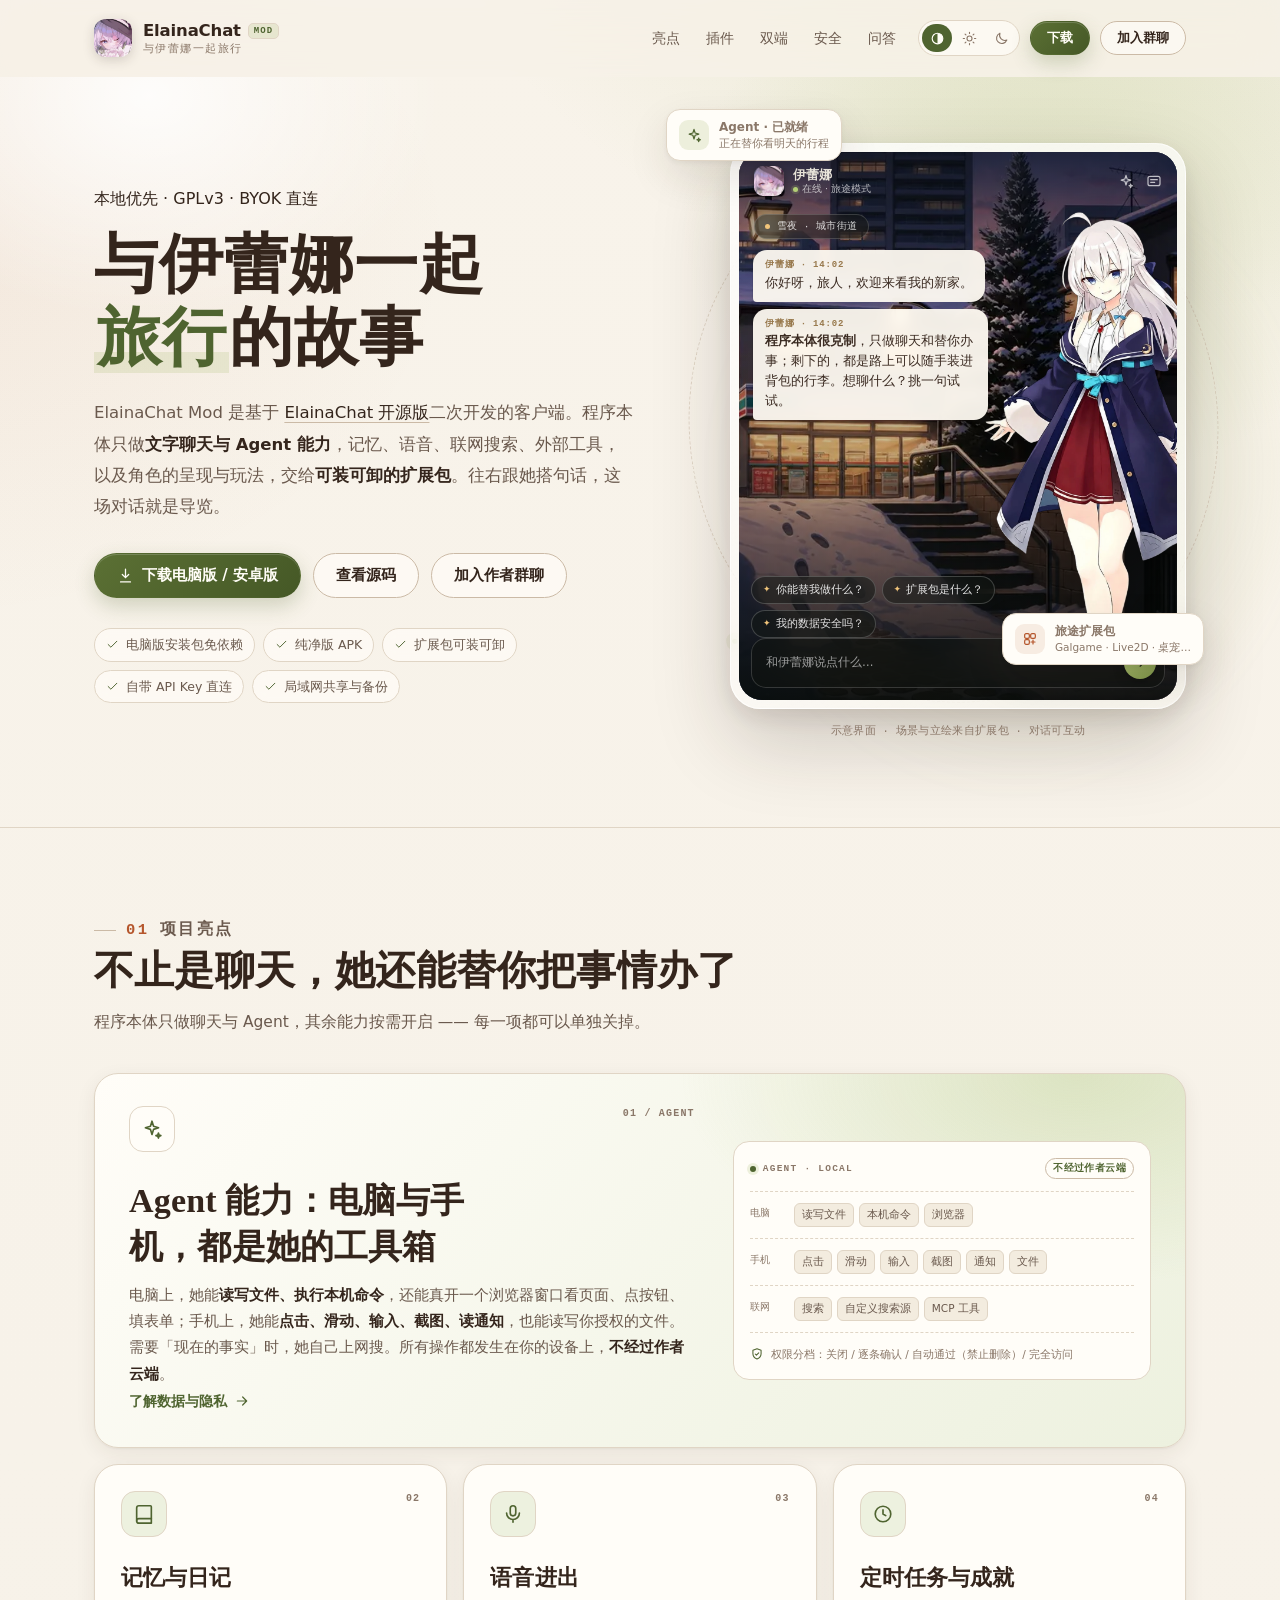
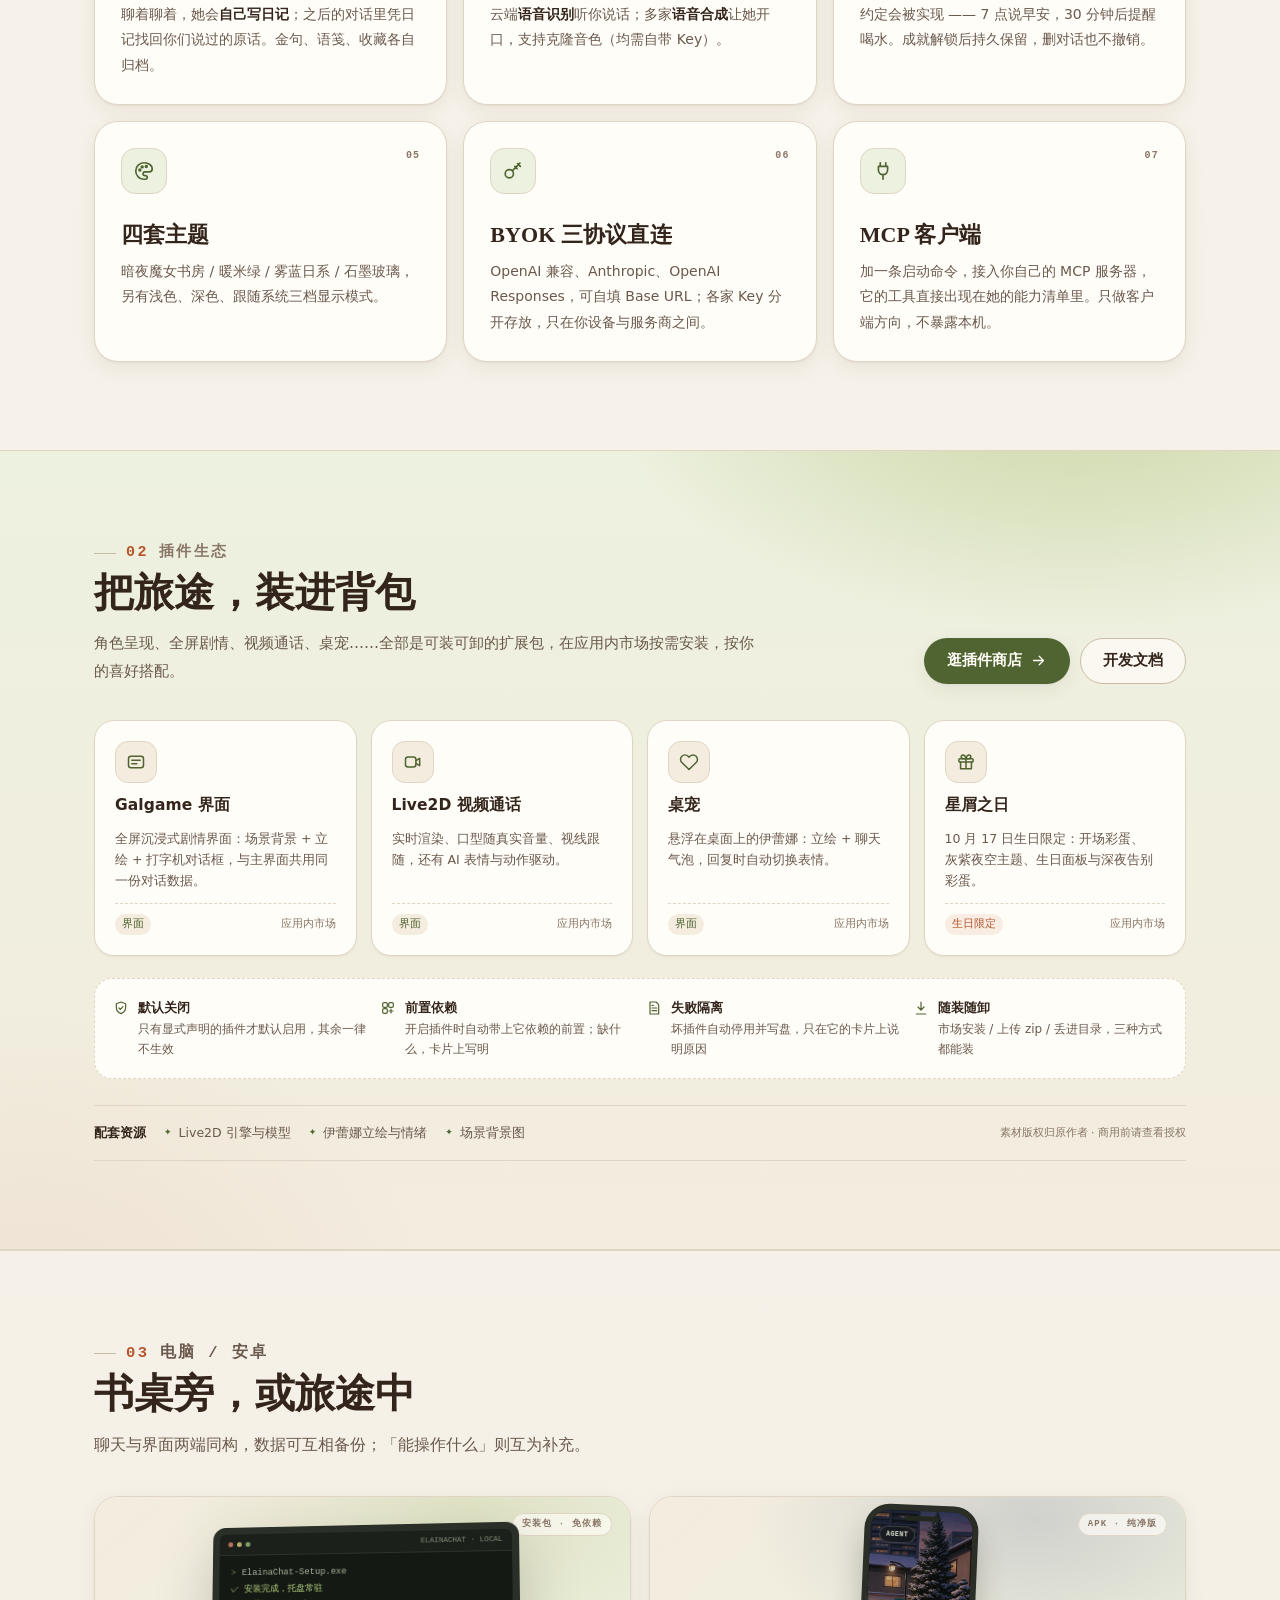
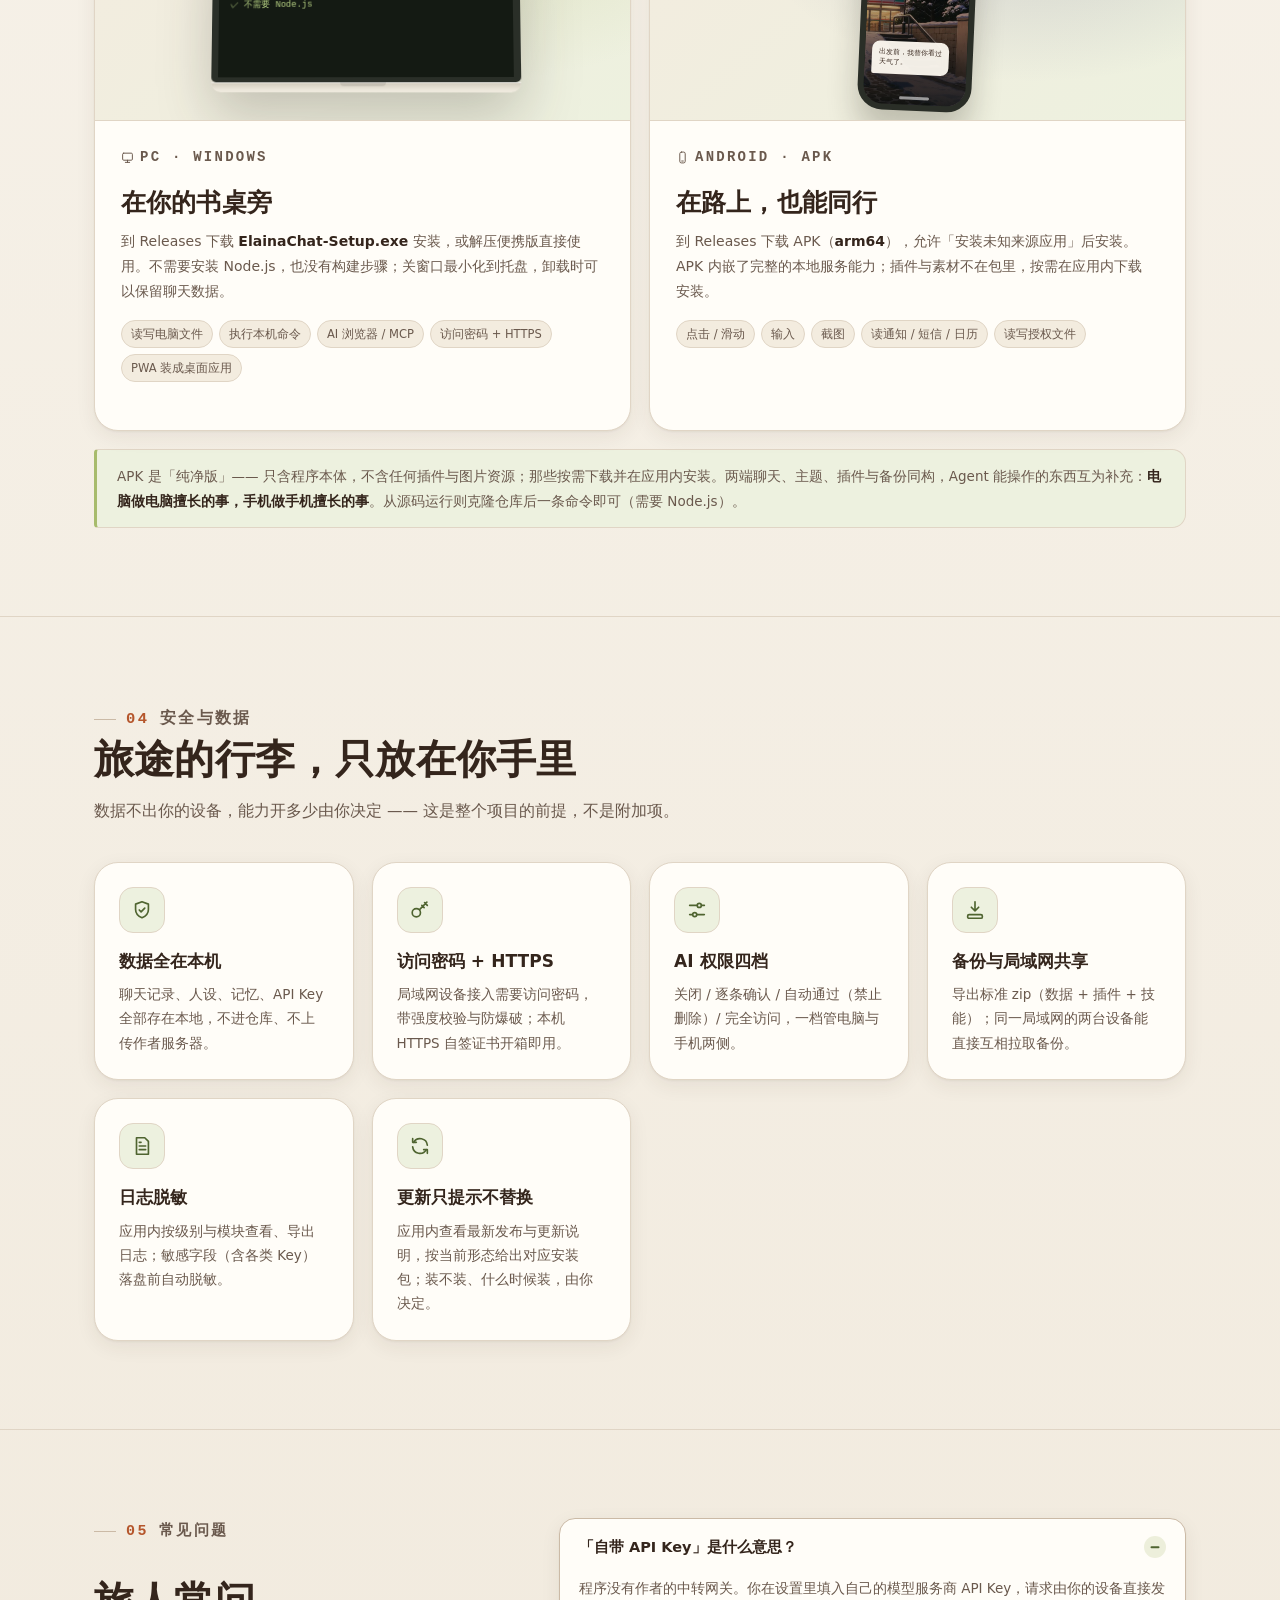
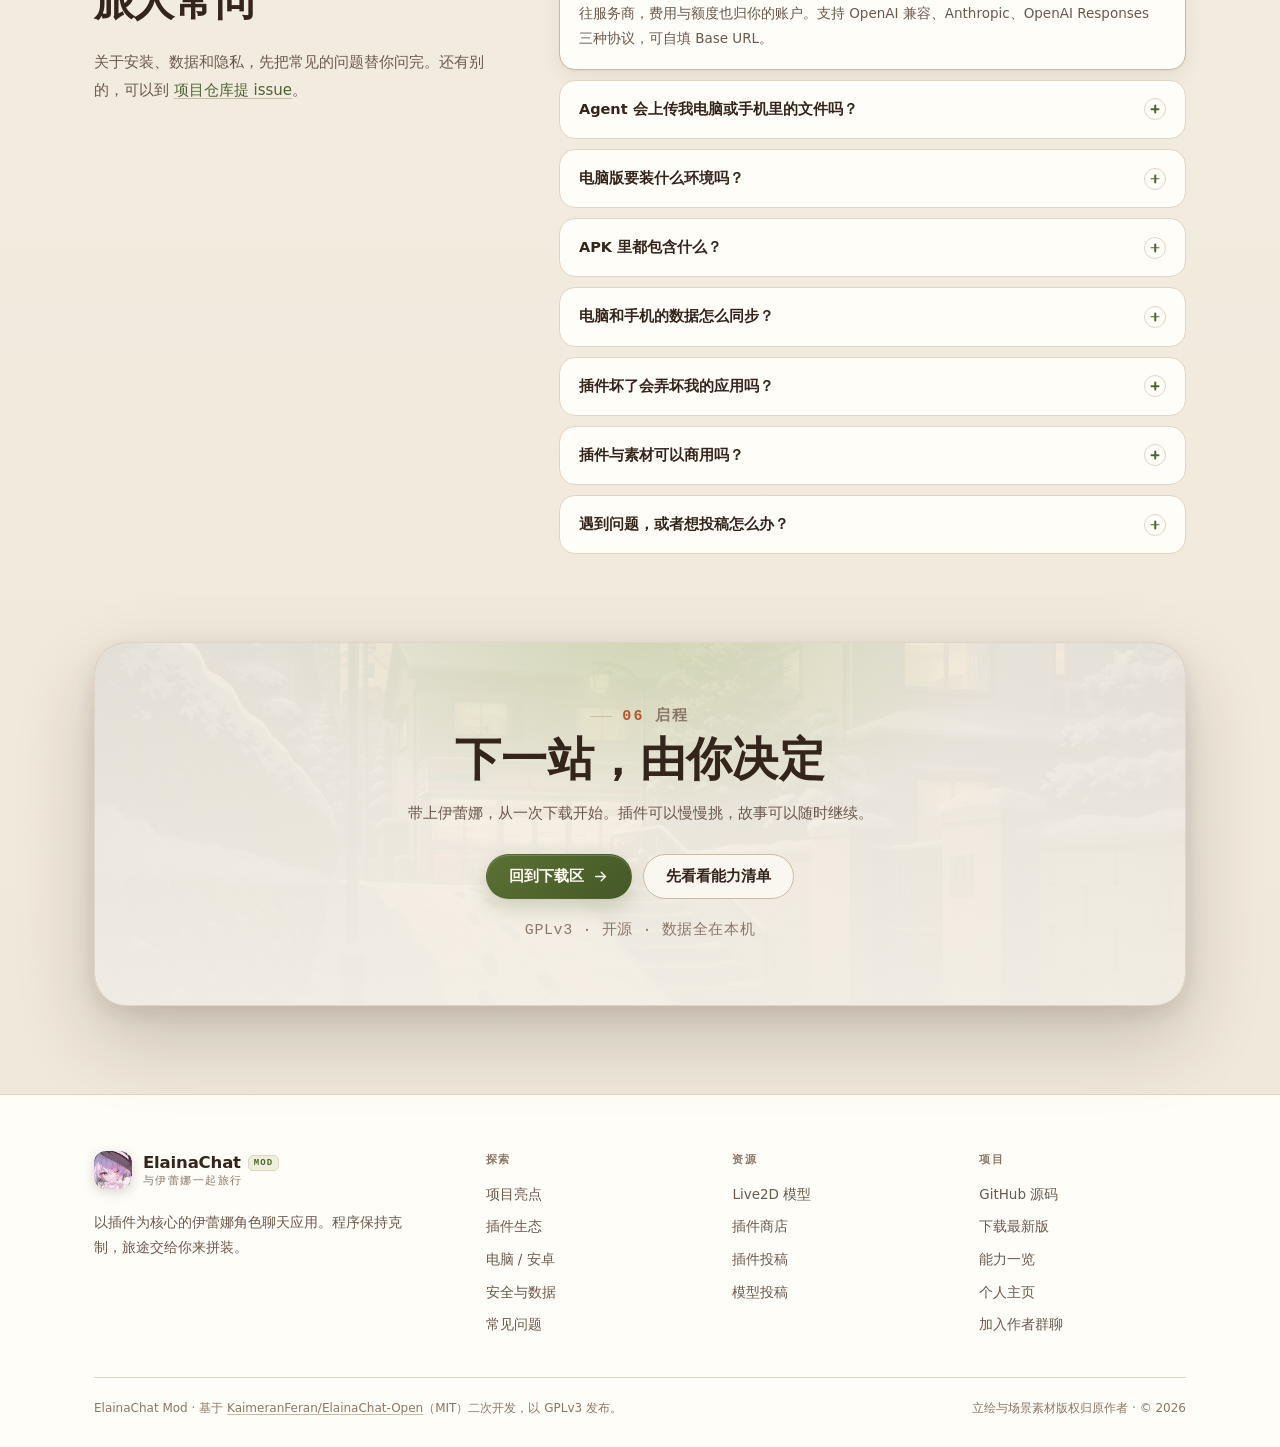
==== commit 963567e2: "feat: 首页下载与源码入口加入作者群聊（悬浮显示群二维码）" ====
--- a/index.html
+++ b/index.html
@@ -373,6 +373,60 @@
 .header-cta {
   padding: 8px 17px;
   font-size: 13.5px;
+}
+/* ── 作者群聊入口：悬浮 / 键盘聚焦时弹出二维码 ─────────────────────────── */
+.qq-group { position: relative; }
+.qq-pop {
+  position: absolute;
+  left: 50%;
+  bottom: calc(100% + 14px);
+  z-index: 40;
+  width: 184px;
+  padding: 10px 10px 9px;
+  border: 1px solid var(--line);
+  border-radius: 16px;
+  background: var(--surface);
+  box-shadow: var(--shadow-md);
+  text-align: center;
+  opacity: 0;
+  visibility: hidden;
+  pointer-events: none;
+  transform: translate(-50%, 8px);
+  transition: opacity 0.18s ease, transform 0.18s ease, visibility 0.18s ease;
+}
+.qq-pop img {
+  width: 164px;
+  height: 212px;
+  margin: 0 auto;
+  border-radius: 8px;
+  object-fit: contain;
+  background: #fff;
+}
+.qq-pop__hint {
+  display: block;
+  margin-top: 7px;
+  color: var(--ink-soft);
+  font: 500 11.5px/1.4 var(--font-sans);
+  white-space: nowrap;
+}
+.qq-group:hover .qq-pop,
+.qq-group:focus-within .qq-pop {
+  opacity: 1;
+  visibility: visible;
+  transform: translate(-50%, 0);
+}
+/* 页头按钮贴近右边缘：改为向下弹出并右对齐，避免超出视口 */
+.qq-group--down .qq-pop {
+  top: calc(100% + 14px);
+  right: 0;
+  bottom: auto;
+  left: auto;
+  transform: translateY(-8px);
+}
+.qq-group--down:hover .qq-pop,
+.qq-group--down:focus-within .qq-pop { transform: translateY(0); }
+@media (max-width: 960px) {
+  .mobile-menu__qq { width: 100%; margin-top: 10px; }
 }
 .menu-toggle {
   display: none;
@@ -2258,6 +2312,12 @@
         </div>
       </div>
       <a class="btn btn--primary btn--sm header-cta" href="https://github.com/XYZ921746/ElainaChat-mod/releases">下载</a>
+      <a class="btn btn--ghost btn--sm header-cta qq-group qq-group--down" href="https://qm.qq.com/q/YdAcNJMqwE" target="_blank" rel="noopener" aria-label="加入作者群聊，鼠标悬浮查看群二维码">加入群聊
+        <span class="qq-pop" role="tooltip">
+          <img src="./assets/qq-group-qrcode.jpg" width="164" height="212" alt="作者群聊二维码" loading="lazy" decoding="async">
+          <span class="qq-pop__hint">扫码加入作者群聊</span>
+        </span>
+      </a>
       <button class="menu-toggle" type="button" aria-expanded="false" aria-controls="mobile-menu" aria-label="打开菜单">
         <span aria-hidden="true"></span><span aria-hidden="true"></span><span aria-hidden="true"></span>
       </button>
@@ -2278,6 +2338,7 @@
       <a class="btn btn--primary" href="https://github.com/XYZ921746/ElainaChat-mod/releases">下载最新版</a>
       <a class="btn btn--ghost" href="https://github.com/XYZ921746/ElainaChat-mod">GitHub 源码</a>
     </div>
+    <a class="btn btn--ghost mobile-menu__qq" href="https://qm.qq.com/q/YdAcNJMqwE" target="_blank" rel="noopener">加入作者群聊</a>
     <p class="mobile-menu__note">GPLv3 开源 · 数据全在本机 · 版本以 Releases 页为准</p>
   </div>
 </header>
@@ -2303,6 +2364,12 @@
               下载电脑版 / 安卓版
             </a>
             <a class="btn btn--ghost" href="https://github.com/XYZ921746/ElainaChat-mod" title="查看 GitHub 源码">查看源码</a>
+            <a class="btn btn--ghost qq-group" href="https://qm.qq.com/q/YdAcNJMqwE" target="_blank" rel="noopener" aria-label="加入作者群聊，鼠标悬浮查看群二维码">加入作者群聊
+              <span class="qq-pop" role="tooltip">
+                <img src="./assets/qq-group-qrcode.jpg" width="164" height="212" alt="作者群聊二维码" loading="lazy" decoding="async">
+                <span class="qq-pop__hint">扫码加入作者群聊</span>
+              </span>
+            </a>
           </div>
           <ul class="hero-meta" aria-label="项目速览">
             <li><svg class="icon" aria-hidden="true"><use href="#i-check"></use></svg>电脑版安装包免依赖</li>
@@ -2693,7 +2760,7 @@
         </details>
         <details class="faq-item">
           <summary>遇到问题，或者想投稿怎么办？<span class="faq-toggle" aria-hidden="true"></span></summary>
-          <div class="faq-answer"><p>可以到 <a href="https://github.com/XYZ921746/ElainaChat-mod/issues" target="_blank" rel="noopener">项目仓库提 issue</a>，或加入作者群聊。插件与模型都有各自的 GitHub 投稿表单：<a href="./store/submit/">插件投稿</a>、<a href="./models/submit/">模型投稿</a>，不用会 git。</p></div>
+          <div class="faq-answer"><p>可以到 <a href="https://github.com/XYZ921746/ElainaChat-mod/issues" target="_blank" rel="noopener">项目仓库提 issue</a>，或<a href="https://qm.qq.com/q/YdAcNJMqwE" target="_blank" rel="noopener">加入作者群聊</a>。插件与模型都有各自的 GitHub 投稿表单：<a href="./store/submit/">插件投稿</a>、<a href="./models/submit/">模型投稿</a>，不用会 git。</p></div>
         </details>
       </div>
     </div>
@@ -2759,6 +2826,7 @@
           <li><a href="https://github.com/XYZ921746/ElainaChat-mod/releases">下载最新版</a></li>
           <li><a href="https://github.com/XYZ921746/ElainaChat-mod#readme">能力一览</a></li>
           <li><a href="https://github.com/XYZ921746">个人主页</a></li>
+          <li><a href="https://qm.qq.com/q/YdAcNJMqwE" target="_blank" rel="noopener">加入作者群聊</a></li>
         </ul>
       </div>
     </div>
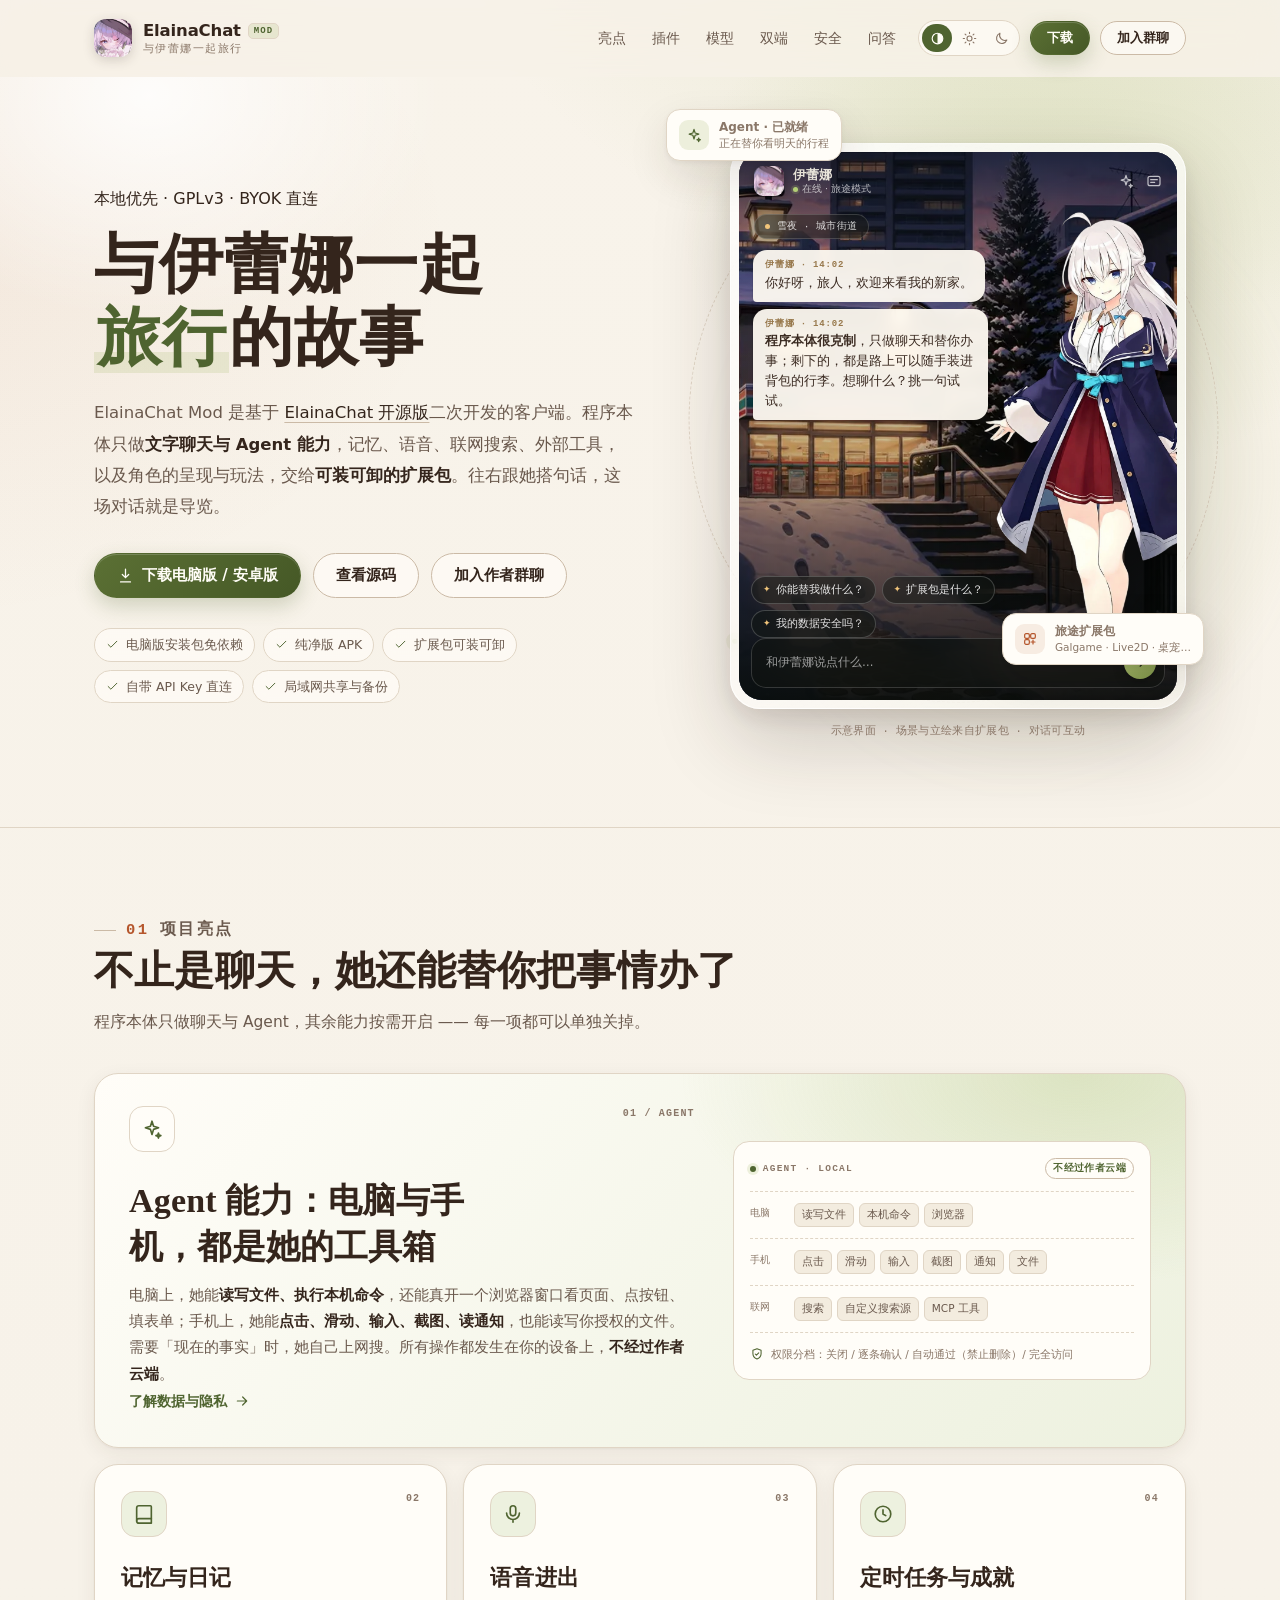
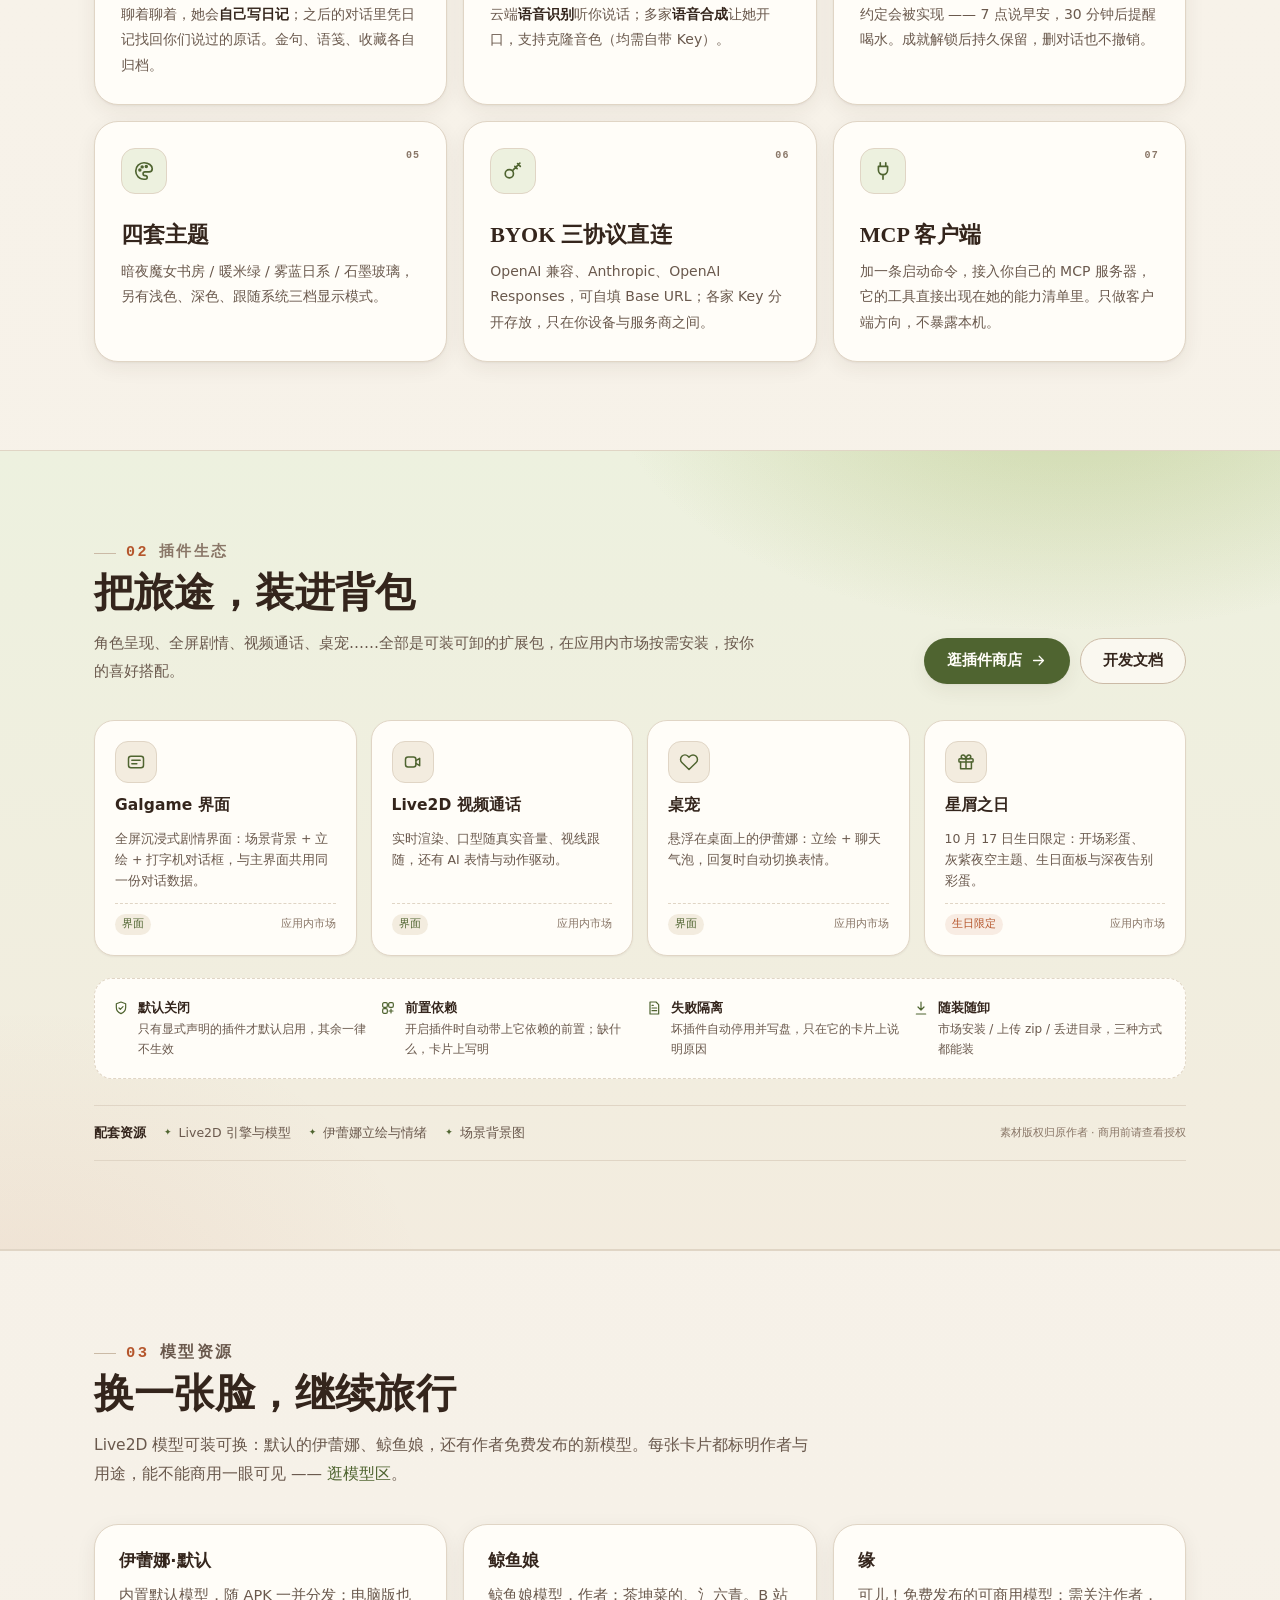
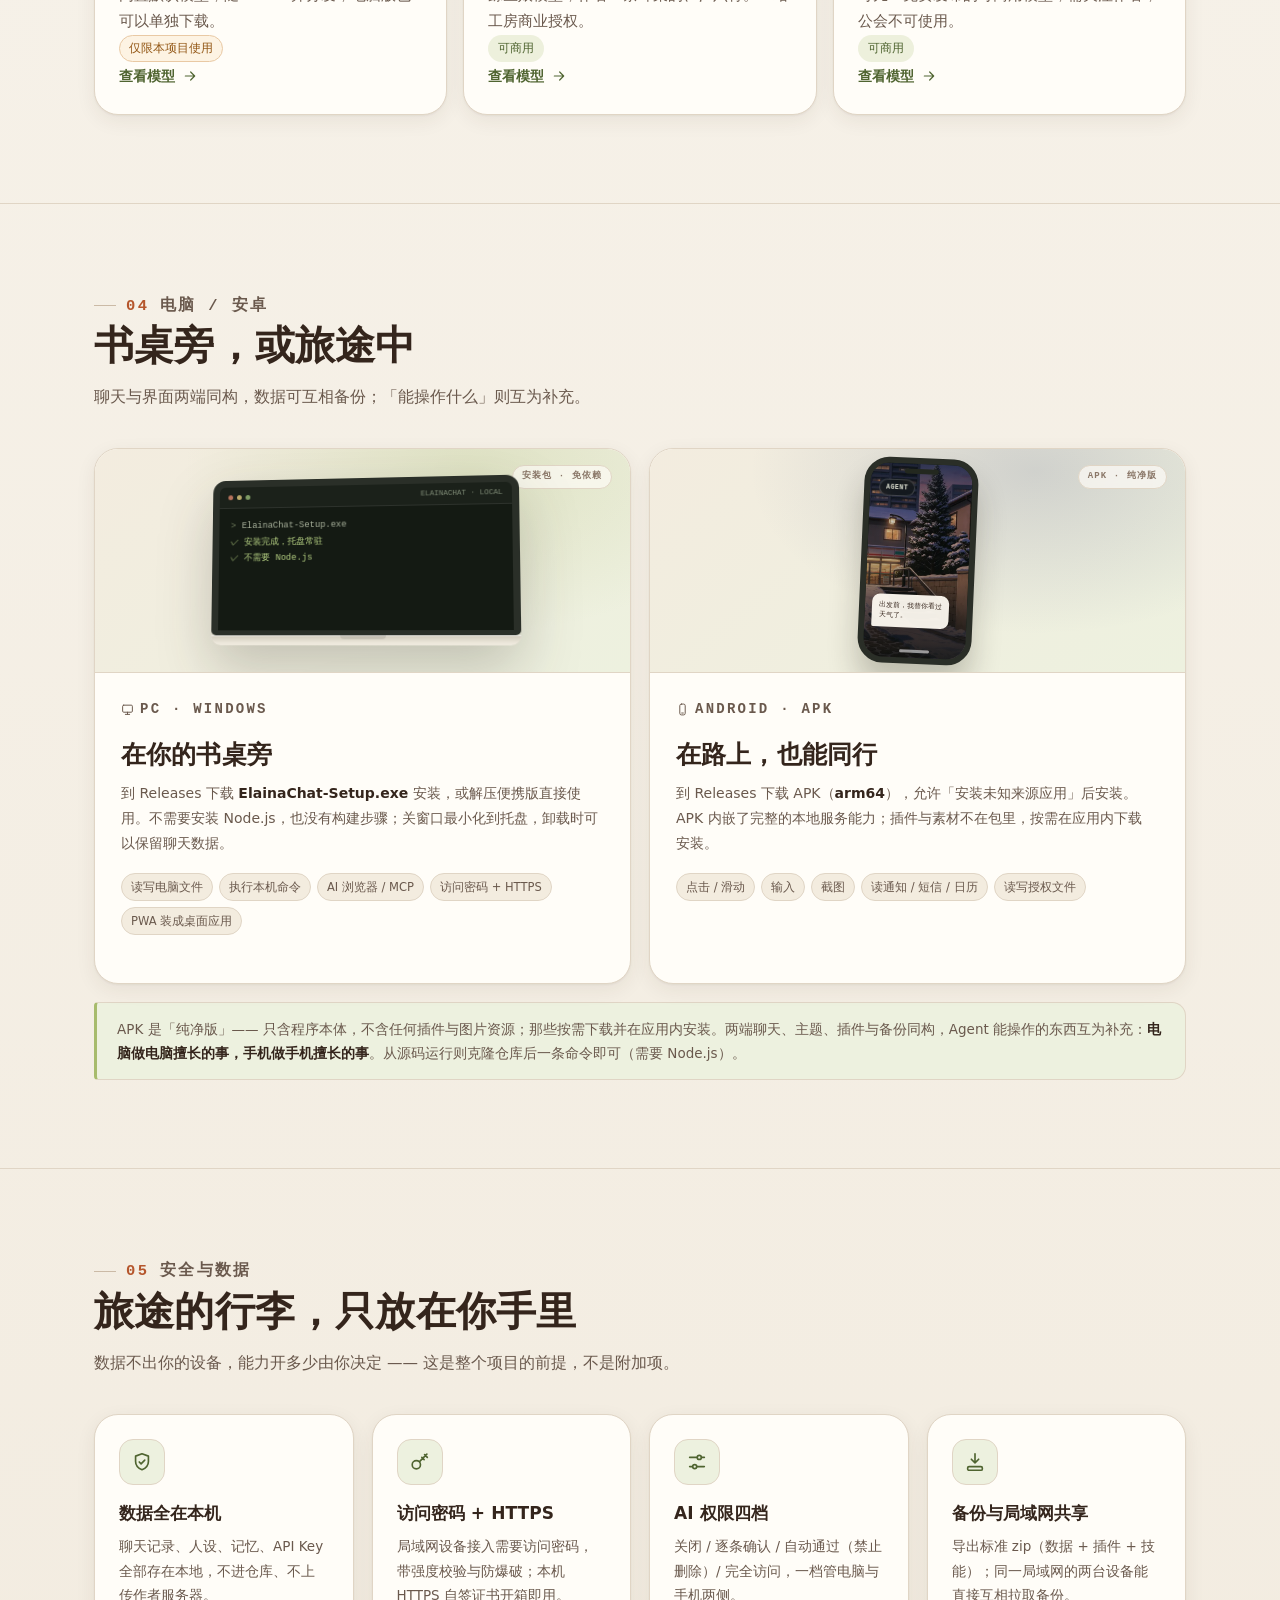
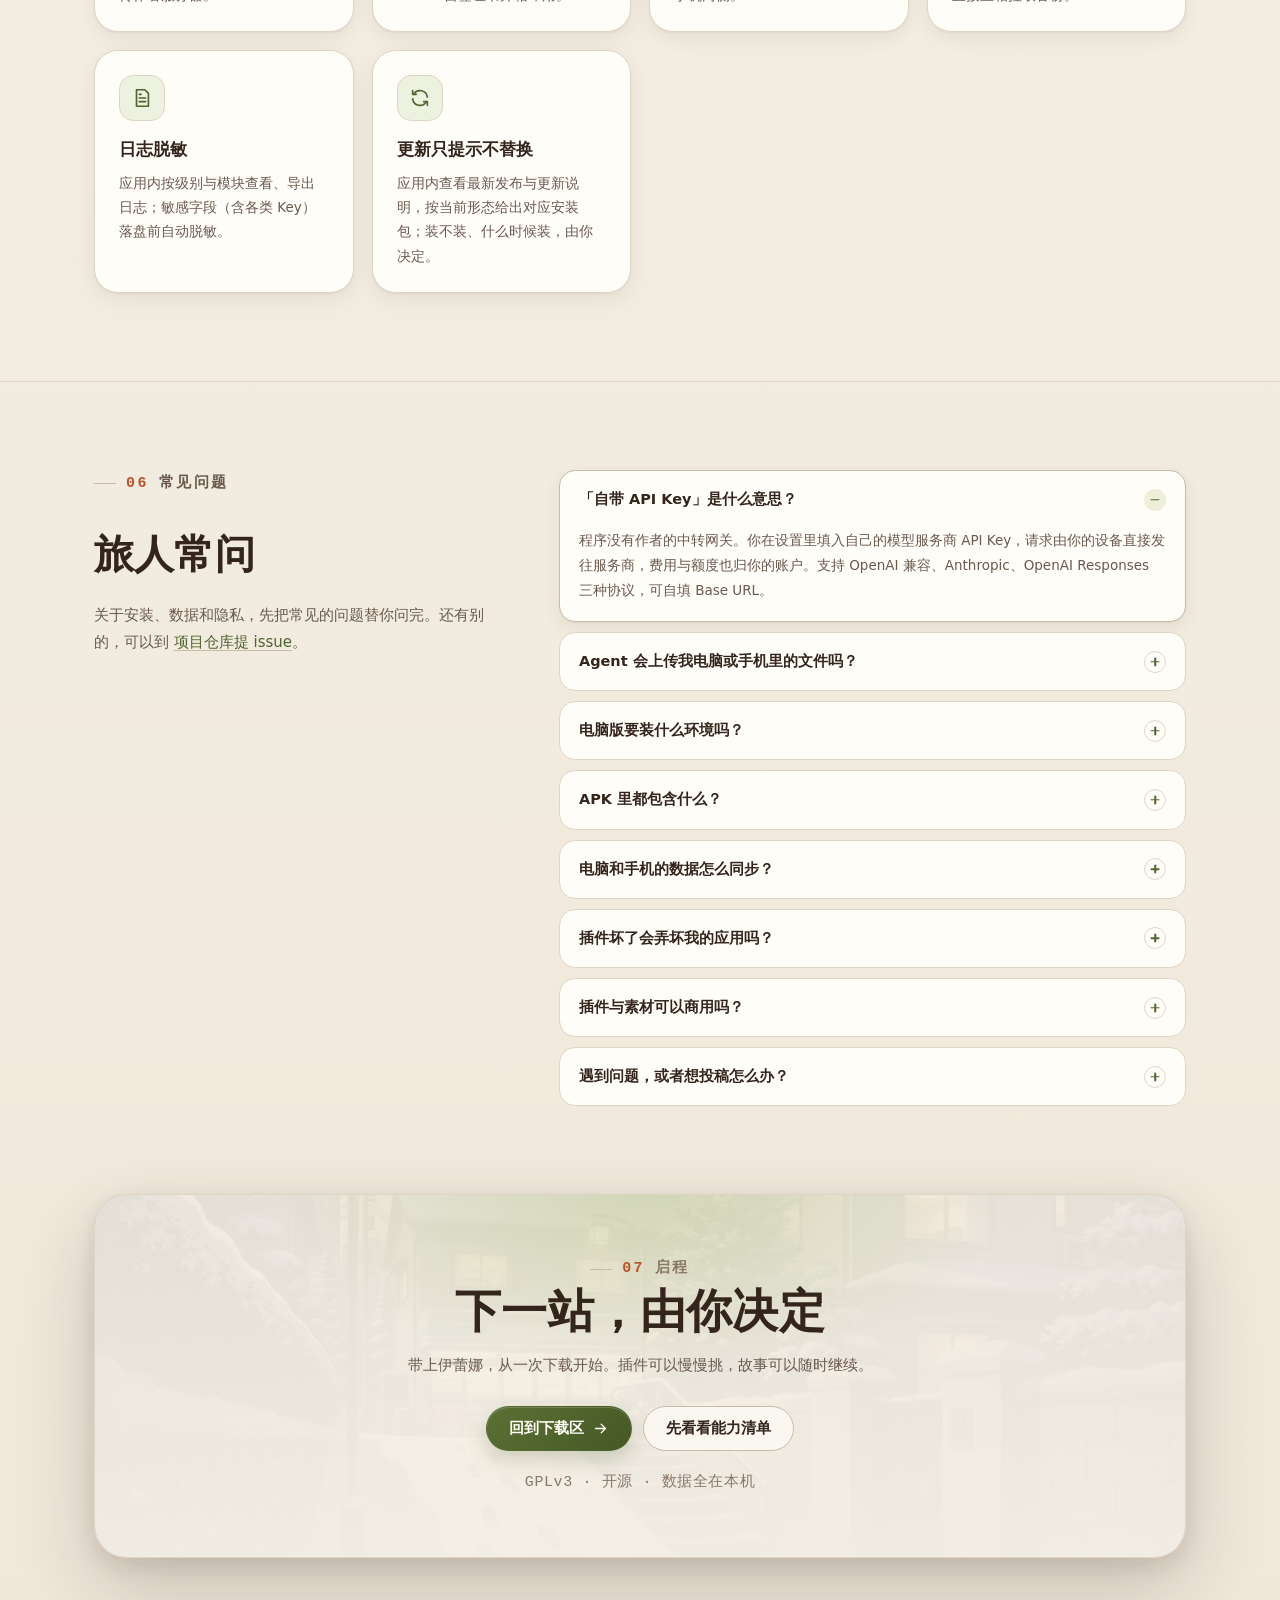
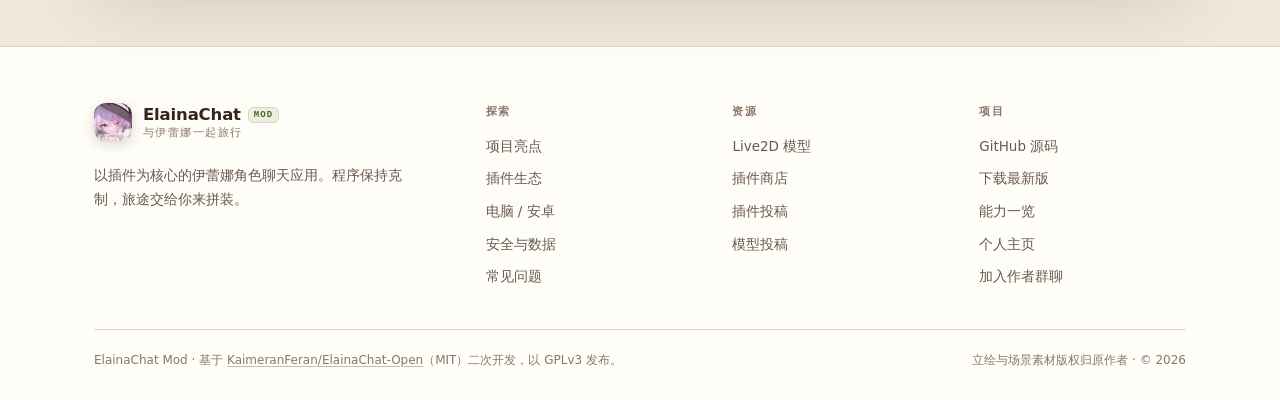
==== commit cc677a04: "feat(home): 首页新增「模型资源」分区，导航补「模型」入口" ====
--- a/index.html
+++ b/index.html
@@ -382,12 +382,12 @@
   bottom: calc(100% + 14px);
   z-index: 40;
   width: 184px;
-  padding: 10px 10px 9px;
+  padding: 0;
   border: 1px solid var(--line);
   border-radius: 16px;
   background: var(--surface);
   box-shadow: var(--shadow-md);
-  text-align: center;
+  overflow: hidden;
   opacity: 0;
   visibility: hidden;
   pointer-events: none;
@@ -395,19 +395,11 @@
   transition: opacity 0.18s ease, transform 0.18s ease, visibility 0.18s ease;
 }
 .qq-pop img {
-  width: 164px;
-  height: 212px;
-  margin: 0 auto;
-  border-radius: 8px;
-  object-fit: contain;
-  background: #fff;
-}
-.qq-pop__hint {
   display: block;
-  margin-top: 7px;
-  color: var(--ink-soft);
-  font: 500 11.5px/1.4 var(--font-sans);
-  white-space: nowrap;
+  width: 100%;
+  height: auto;
+  max-width: none;
+  background: transparent;
 }
 .qq-group:hover .qq-pop,
 .qq-group:focus-within .qq-pop {
@@ -631,6 +623,24 @@
   color: var(--ink-soft);
   font-size: 14.5px;
   line-height: 1.8;
+}
+.tag {
+  display: inline-block;
+  padding: 4px 9px;
+  border: 1px solid transparent;
+  border-radius: 999px;
+  background: var(--surface-soft);
+  color: var(--ink-soft);
+  font-size: 11.5px;
+  font-weight: 500;
+  line-height: 1.4;
+  white-space: nowrap;
+}
+.tag--ok { background: var(--sage-soft); color: var(--sage-deep); }
+.tag--warn {
+  background: var(--warn-bg);
+  color: var(--warn);
+  border-color: var(--warn-line);
 }
 .notice {
   margin: 18px 0 0;
@@ -2300,6 +2310,7 @@
       <nav class="nav" aria-label="主要导航">
         <a class="nav-link" href="#features">亮点</a>
         <a class="nav-link" href="./store/">插件</a>
+        <a class="nav-link" href="./models/">模型</a>
         <a class="nav-link" href="#platforms">双端</a>
         <a class="nav-link" href="#safety">安全</a>
         <a class="nav-link" href="#faq">问答</a>
@@ -2315,7 +2326,6 @@
       <a class="btn btn--ghost btn--sm header-cta qq-group qq-group--down" href="https://qm.qq.com/q/YdAcNJMqwE" target="_blank" rel="noopener" aria-label="加入作者群聊，鼠标悬浮查看群二维码">加入群聊
         <span class="qq-pop" role="tooltip">
           <img src="./assets/qq-group-qrcode.jpg" width="164" height="212" alt="作者群聊二维码" loading="lazy" decoding="async">
-          <span class="qq-pop__hint">扫码加入作者群聊</span>
         </span>
       </a>
       <button class="menu-toggle" type="button" aria-expanded="false" aria-controls="mobile-menu" aria-label="打开菜单">
@@ -2367,7 +2377,6 @@
             <a class="btn btn--ghost qq-group" href="https://qm.qq.com/q/YdAcNJMqwE" target="_blank" rel="noopener" aria-label="加入作者群聊，鼠标悬浮查看群二维码">加入作者群聊
               <span class="qq-pop" role="tooltip">
                 <img src="./assets/qq-group-qrcode.jpg" width="164" height="212" alt="作者群聊二维码" loading="lazy" decoding="async">
-                <span class="qq-pop__hint">扫码加入作者群聊</span>
               </span>
             </a>
           </div>
@@ -2605,11 +2614,43 @@
     </div>
   </section>
 
-  <!-- ── 03 电脑 / 安卓 ───────────────────────────────────────────── -->
+  <!-- ── 03 模型资源 ──────────────────────────────────────────────── -->
+  <section class="section" id="models">
+    <div class="wrap">
+      <div class="section-head">
+        <p class="kicker"><b>03</b>模型资源</p>
+        <h2>换一张脸，继续旅行</h2>
+        <p>Live2D 模型可装可换：默认的伊蕾娜、鲸鱼娘，还有作者免费发布的新模型。每张卡片都标明作者与用途，能不能商用一眼可见 ——
+          <a href="./models/">逛模型区</a>。</p>
+      </div>
+      <div class="feature-grid">
+        <article class="card">
+          <h3>伊蕾娜·默认</h3>
+          <p>内置默认模型，随 APK 一并分发；电脑版也可以单独下载。</p>
+          <p><span class="tag tag--warn">仅限本项目使用</span></p>
+          <a class="link-arrow" href="./models/">查看模型 <svg class="icon" aria-hidden="true"><use href="#i-arrow"></use></svg></a>
+        </article>
+        <article class="card">
+          <h3>鲸鱼娘</h3>
+          <p>鲸鱼娘模型，作者：茶坤菜的、氵六青。B 站工房商业授权。</p>
+          <p><span class="tag tag--ok">可商用</span></p>
+          <a class="link-arrow" href="./models/">查看模型 <svg class="icon" aria-hidden="true"><use href="#i-arrow"></use></svg></a>
+        </article>
+        <article class="card">
+          <h3>缘</h3>
+          <p>可儿！免费发布的可商用模型；需关注作者，公会不可使用。</p>
+          <p><span class="tag tag--ok">可商用</span></p>
+          <a class="link-arrow" href="./models/">查看模型 <svg class="icon" aria-hidden="true"><use href="#i-arrow"></use></svg></a>
+        </article>
+      </div>
+    </div>
+  </section>
+
+  <!-- ── 04 电脑 / 安卓 ───────────────────────────────────────────── -->
   <section class="section" id="platforms">
     <div class="wrap">
       <div class="section-head">
-        <p class="kicker"><b>03</b>电脑 / 安卓</p>
+        <p class="kicker"><b>04</b>电脑 / 安卓</p>
         <h2>书桌旁，或旅途中</h2>
         <p>聊天与界面两端同构，数据可互相备份；「能操作什么」则互为补充。</p>
       </div>
@@ -2676,11 +2717,11 @@
     </div>
   </section>
 
-  <!-- ── 04 安全与数据 ────────────────────────────────────────────── -->
+  <!-- ── 05 安全与数据 ────────────────────────────────────────────── -->
   <section class="section" id="safety">
     <div class="wrap">
       <div class="section-head">
-        <p class="kicker"><b>04</b>安全与数据</p>
+        <p class="kicker"><b>05</b>安全与数据</p>
         <h2>旅途的行李，只放在你手里</h2>
         <p>数据不出你的设备，能力开多少由你决定 —— 这是整个项目的前提，不是附加项。</p>
       </div>
@@ -2720,11 +2761,11 @@
     </div>
   </section>
 
-  <!-- ── 05 常见问题 ──────────────────────────────────────────────── -->
+  <!-- ── 06 常见问题 ──────────────────────────────────────────────── -->
   <section class="section" id="faq">
     <div class="wrap faq-layout">
       <div class="faq-aside">
-        <p class="kicker"><b>05</b>常见问题</p>
+        <p class="kicker"><b>06</b>常见问题</p>
         <h2>旅人常问</h2>
         <p>关于安装、数据和隐私，先把常见的问题替你问完。还有别的，可以到 <a href="https://github.com/XYZ921746/ElainaChat-mod/issues" target="_blank" rel="noopener">项目仓库提 issue</a>。</p>
       </div>
@@ -2772,7 +2813,7 @@
       <div class="cta-card">
         <img class="cta-bg" src="./assets/night-street.webp" width="1200" height="672" alt="" loading="lazy" decoding="async">
         <div class="cta-inner">
-          <p class="kicker"><b>06</b>启程</p>
+          <p class="kicker"><b>07</b>启程</p>
           <h2>下一站，由你决定</h2>
           <p>带上伊蕾娜，从一次下载开始。插件可以慢慢挑，故事可以随时继续。</p>
           <div class="cta-actions">
